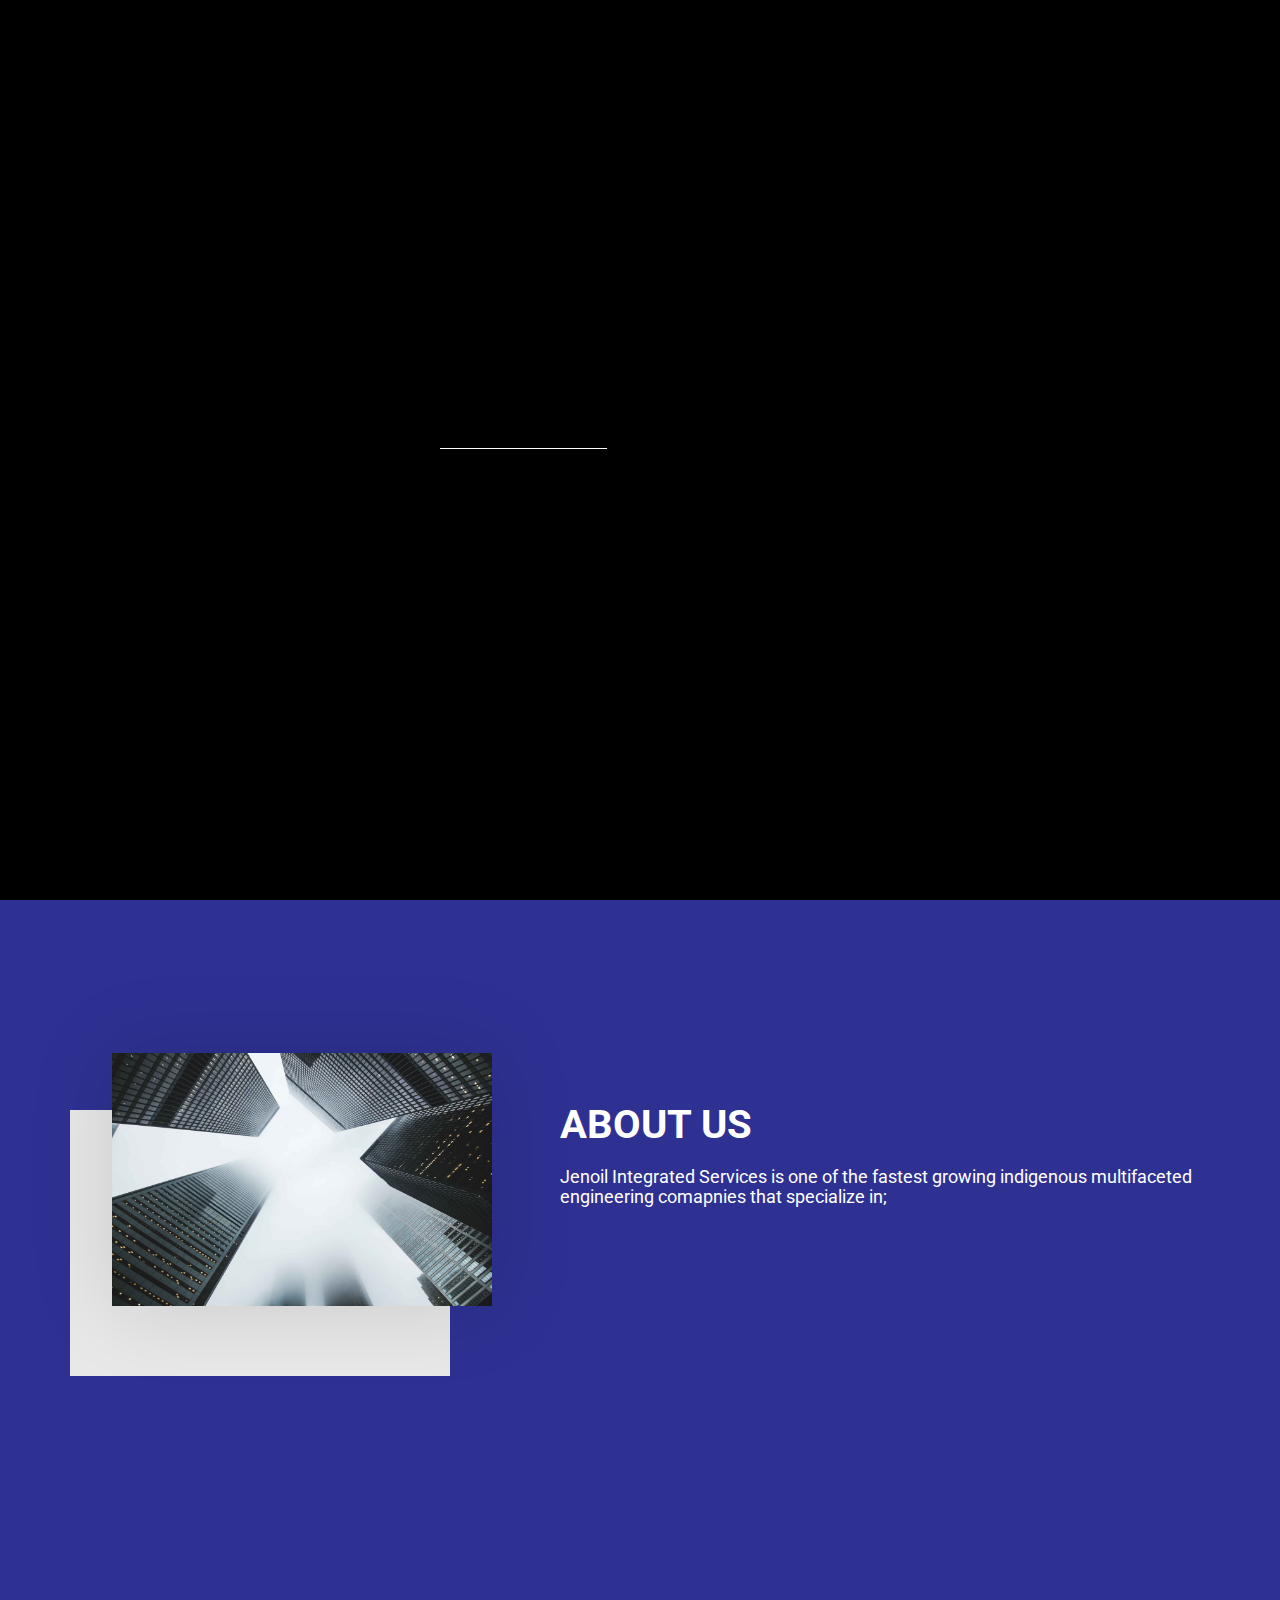
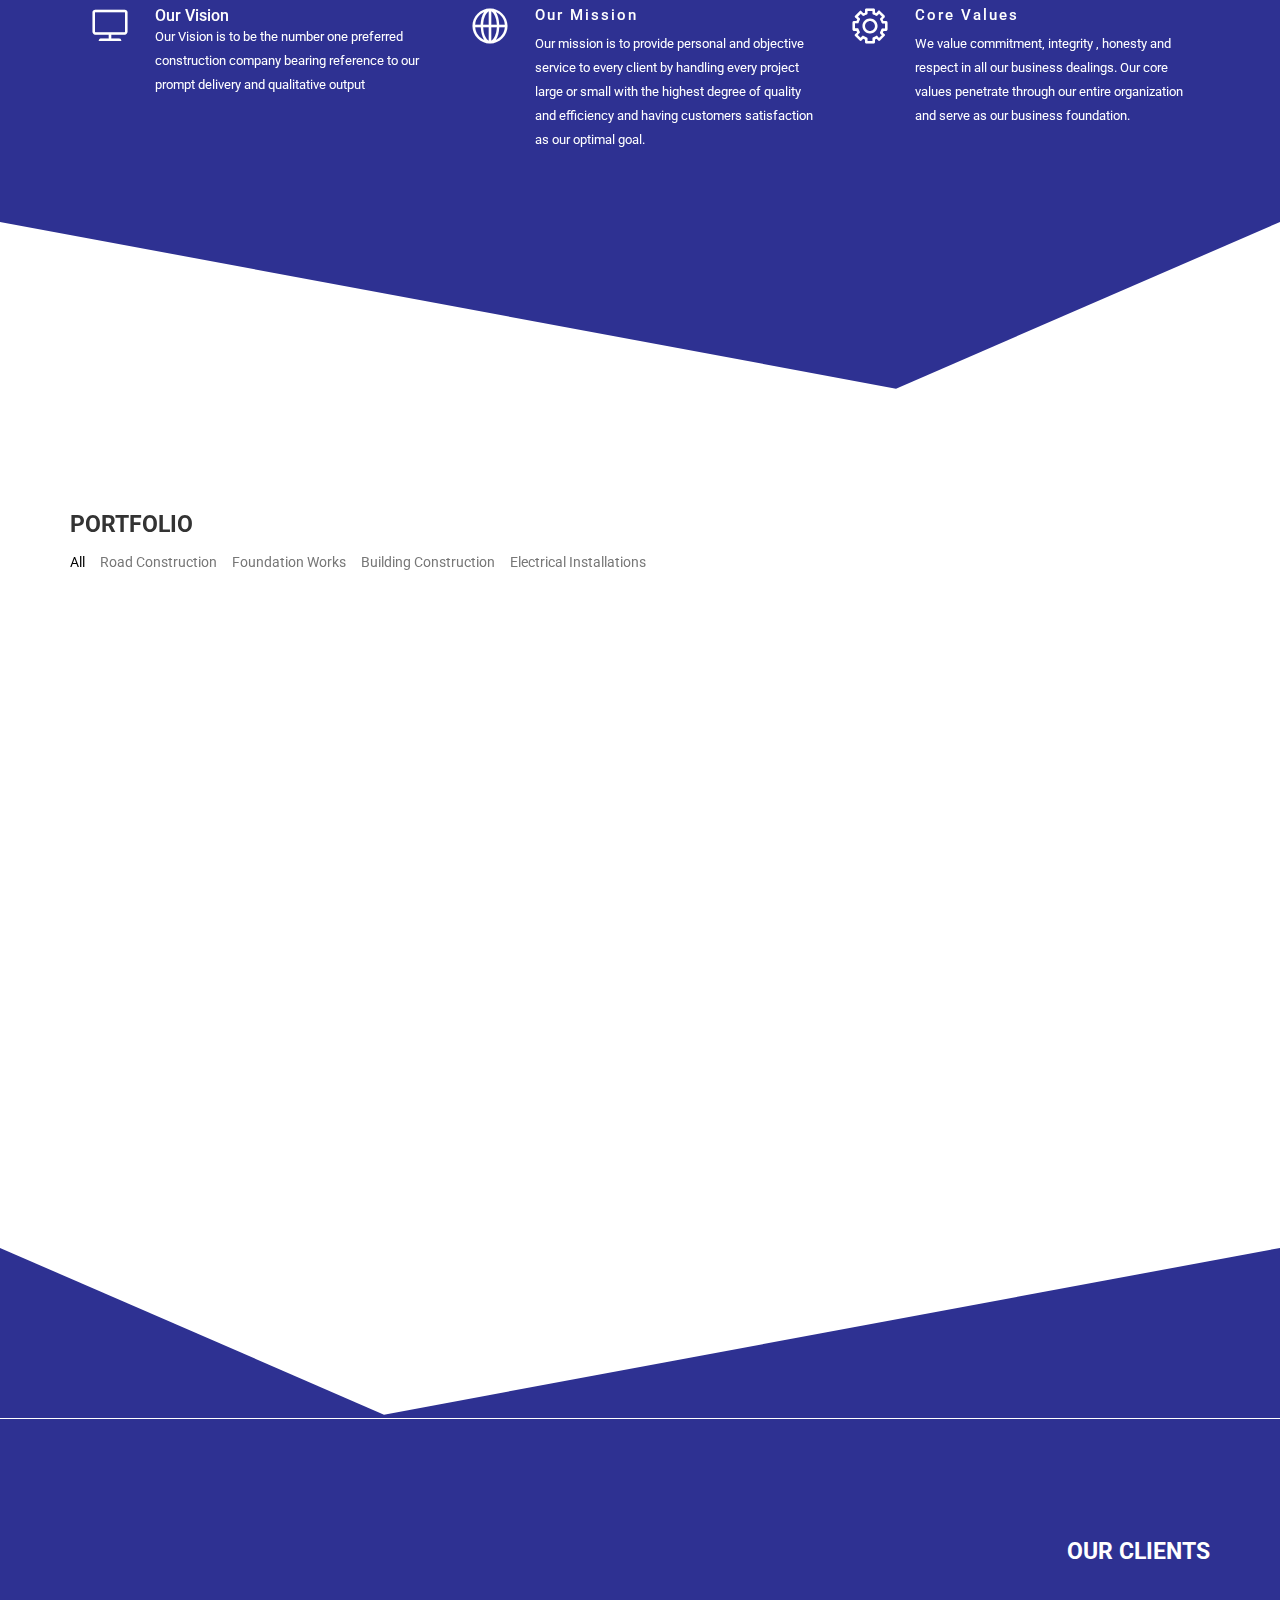
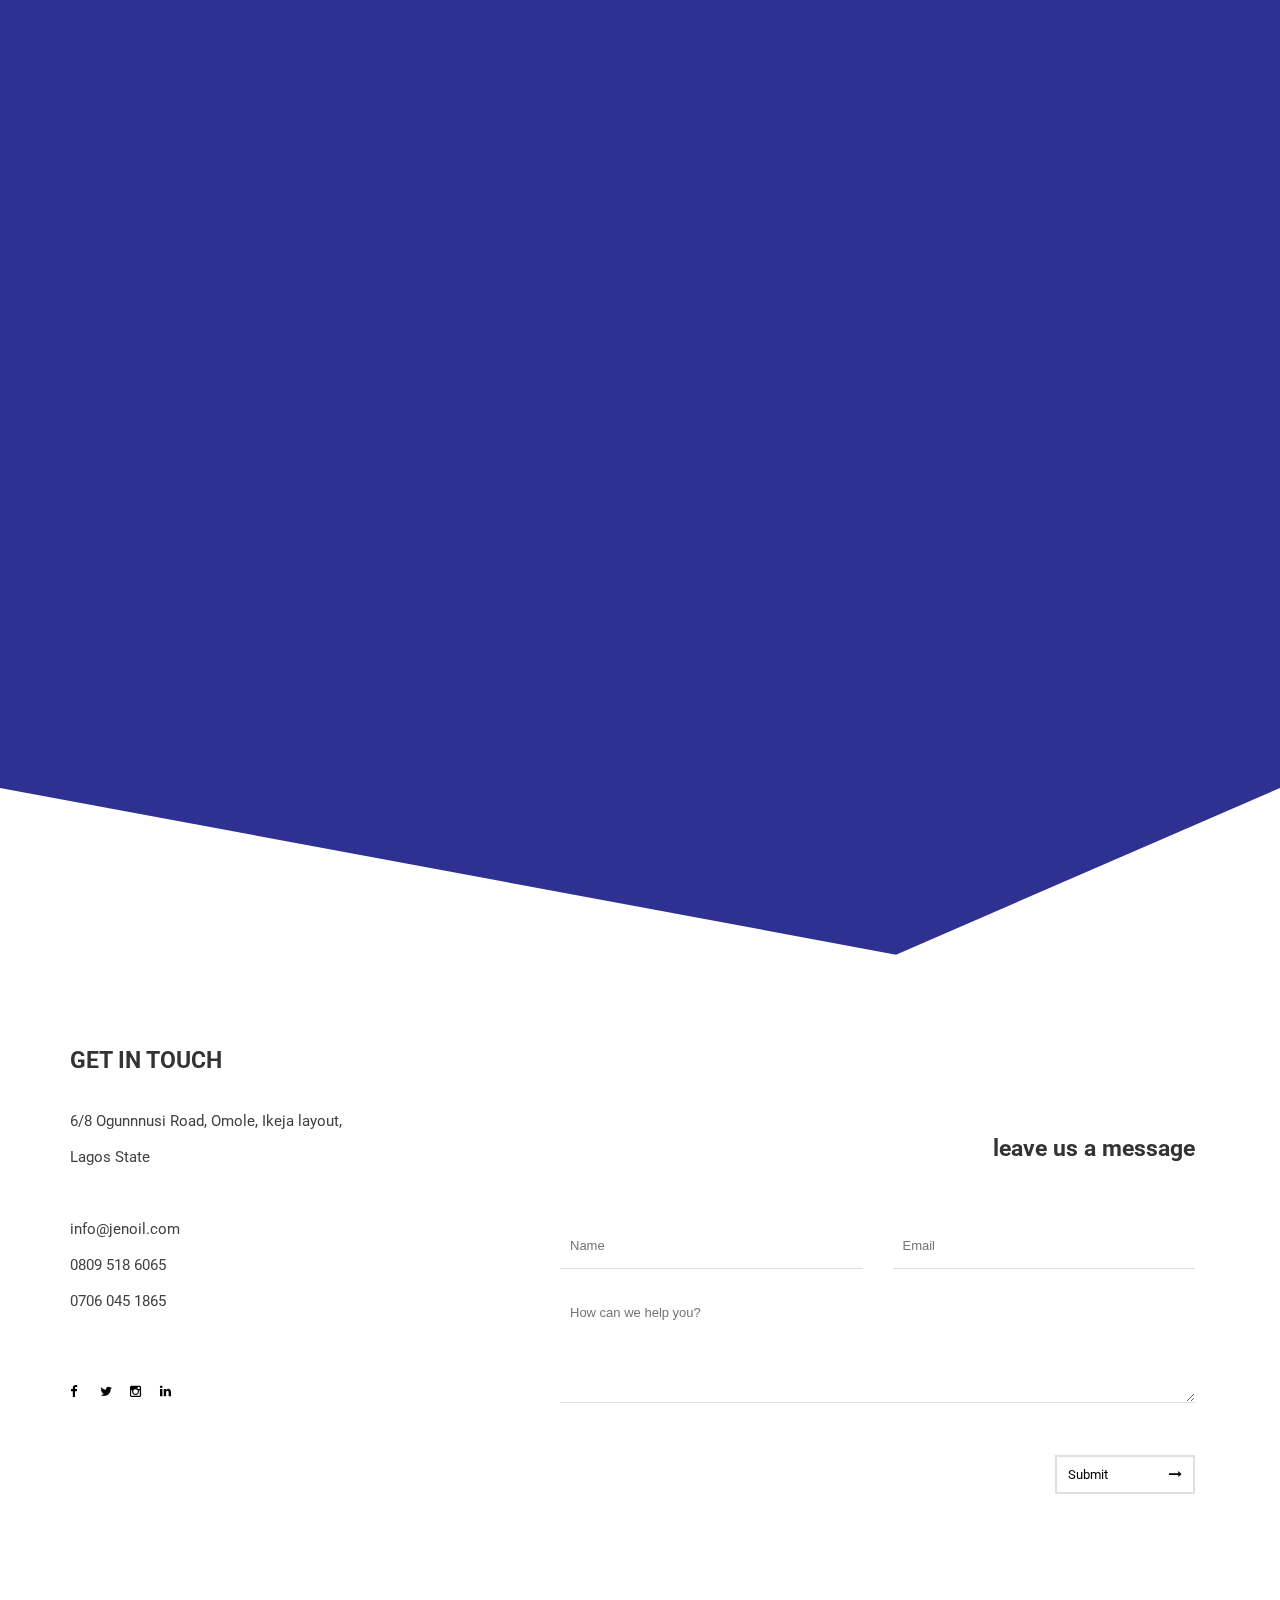
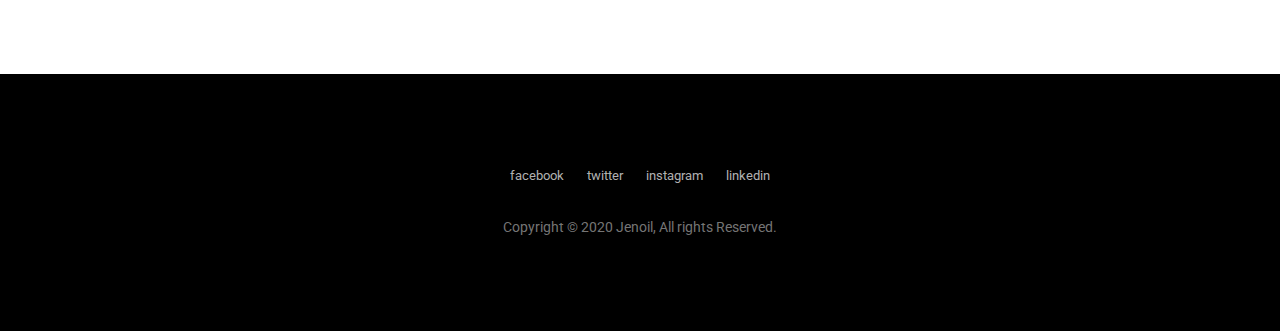
==== index.html @ 9fd62744 "revert to netlify form submission and add captha" ====
<!doctype html>
<html lang="en">
<head>
<title>Jenoil Integrated Services Limited</title>
<meta charset="UTF-8">
<meta name="description" content="Jenoil Integrated Services Limited">
<meta name="keywords" content="company profile, company portfolio">
<meta name="viewport" content="width=device-width, initial-scale=1.0">
<!-- Favicon -->   
<link href="favicon.ico" rel="shortcut icon" type="image/x-icon" />

<!-- Stylesheets -->
<link rel="stylesheet" href="css/bootstrap.css"/>
<link rel="stylesheet" href="css/reset.css"/>
<link rel="stylesheet" href="css/style.css"/>
    <link rel="stylesheet" href="css/animate.css"/>
<link rel="stylesheet" href="css/owl.carousel.css"/> 
<link rel="stylesheet" href="css/magnific-popup.css"/> 
    
<!-- Google Web fonts -->
<link href="https://fonts.googleapis.com/css?family=Roboto:300,400,500,600,700" rel="stylesheet">

<!-- Font icons -->
<link rel="stylesheet" href="icon-fonts/font-awesome-4.5.0/css/font-awesome.min.css"/>
<link rel="stylesheet" href="icon-fonts/essential-regular-fonts/essential-icons.css"/>

<!--[if lt IE 9]>
  <script src="https://oss.maxcdn.com/html5shiv/3.7.2/html5shiv.min.js"></script>
  <script src="https://oss.maxcdn.com/respond/1.4.2/respond.min.js"></script>
<![endif]-->

</head>
<body class="diag">
    
<!-- LOADER -->
<div class="loader-wrapper">
    <div class="loader"></div>
</div>
    
    <nav>
        <div class="row">
            <div class="container">
                <div class="logo">
                    <img src="images/logo.png" width="130" height="50">
                </div>
                <div class="responsive"><i data-icon="m" class="icon"></i></div>
                <ul class="nav-menu">
                    <li><a href="#home" class="smoothScroll">Home</a></li>
                    <li><a href="#about" class="smoothScroll">About</a></li>
                    <li><a href="#portfolio" class="smoothScroll">Portfolio</a></li>
                    <li><a href="#client" class="smoothScroll">Clients</a></li>
                    <li><a href="#contact" class="smoothScroll">Contact</a></li>
                </ul>
            </div>
        </div>
    </nav>
    
    <!--HOME-->
    <section class="home slider" id="home"> 
            <div class="home-content">
                <div class="container">
                    <h1>We Are <span class="element" data-text1="Creative" data-text2="Jenoil" data-text3="Innovative" data-text4="The Future" data-loop="true" data-backdelay="3000"></span></h1> 
                    <div class="social">
                        <a href="#"><i class="fa fa-facebook" aria-hidden="true"></i>  </a>
                        <a href="#"><i class="fa fa-twitter" aria-hidden="true"></i>  </a>
                        <a href="#"><i class="fa fa-instagram" aria-hidden="true"></i>  </a>
                        <a href="#"><i class="fa fa-linkedin" aria-hidden="true"></i>  </a>
                    </div>
                    <a class="home-down bounce" href="#about"><i class="fa fa-angle-down"></i></a>
                </div>
            </div>
             <div class="home-slider">
            <div id="slides">
              <div class="slides-container">
                <img src="images/01.jpg" alt="">
                <img src="images/02.jpg" alt="">
                <img src="images/03.jpg" alt="">
                <img src="images/04.jpg" alt="">
                <img src="images/05.jpg" alt="">
              </div>
           </div>
            </div>
        <svg class="diagonal home-left" width="21%" height="170" viewBox="0 0 100 102" preserveAspectRatio="none">
            <path d="M0 100 L100 100 L0 10 Z"></path>
        </svg>
        <svg class="diagonal home-right" width="80%" height="170" viewBox="0 0 100 102" preserveAspectRatio="none">
            <path d="M0 100 L100 100 L100 10 Z"></path>
        </svg>
    </section>
    <!--ABOUT-->
    <section class="about dgray-bg" id="about">
<div class="about type-1 padbot_120">
            <div class="container">
                <!-- about image -->
                <div class="col-md-4 col-sm-12 about-image top_30">
                    <div class="row">
                        <img src="images/06.jpg" alt="">
                    </div>
                </div>
                <!-- about text -->
                <div class="col-md-7 col-md-offset-1 col-sm-12 about-text">
                    <div class="section-title dleft bottom_30">
                      <br>
                        <h1>ABOUT US</h1>
                        <p>Jenoil Integrated Services is one of the fastest growing indigenous multifaceted engineering comapnies that specialize in;
                    </p>
                    <br>
                    <ul>
                        <a href="civil-engineering-construction-services.html"><li class="wow fadeInUp" data-wow-delay="0.3s">Civil Engineering construction Services</li></a>
                        <a href="location-and-site-preparation.html"><li class="wow fadeInUp" data-wow-delay="0.6s">Location and Site preparation</li></a>
                        <a href="engineering-designs-and-fabrication.html"><li class="wow fadeInUp" data-wow-delay="0.9s">Engineering Designs and Fabrication</li></a>
                        <a href="property-development-and-facility-management.html"><li class="wow fadeInUp" data-wow-delay="1.2s">Property Development and Facility management</li></a>
                        <a href="general-procurement-and-supply.html"><li class="wow fadeInUp" data-wow-delay="1.5s">Supply and Rental of Heavy Duty Equipment</li></a>
                         <a href="marine-consultancy.html"><li class="wow fadeInUp" data-wow-delay="1.8s">Marine Consultancy</li></a>
                    </ul>
                    </div>
                    
                </div>
                
                <!-- work areas -->
                <div class="owl-carousel work-areas top_120 bottom_120" data-pagination="false" data-autoplay="5000" data-items-desktop="3" data-items-desktop-small="3" data-items-tablet="2" data-items-tablet-small="1">
                    <!-- an area -->
                    <div class="area col-md-12 item">
                        <div class="icon">
                            <i data-icon="1" class="icon"></i>
                        </div>
                        <div class="text">
                            <h1>Our Vision</h1>
                            <p>Our Vision is to be the number one preferred construction company bearing reference to our prompt delivery and qualitative output</p>
                        </div>
                    </div>
                    <!-- an area -->
                    <div class="area col-md-12 item">
                        <div class="icon">
                            <i data-icon="4" class="icon"></i>
                        </div>
                        <div class="text">
                            <h6>Our Mission</h6>
                            <p>Our mission is to provide personal and objective service to every client by handling every project large or small with the highest degree of quality and efficiency and having customers satisfaction as our optimal goal.</p>
                        </div>
                    </div>
                    <!-- an area -->
                    <div class="area col-md-12 item">
                        <div class="icon">
                            <i data-icon="#" class="icon"></i>
                        </div>
                        <div class="text">
                            <h6>Core Values</h6>
                            <p>We value commitment, integrity , honesty and respect in all our business dealings. Our core values penetrate through our entire organization and serve as our business foundation.</p>
                        </div>
                    </div>
                    <!-- an area -->
                    <div class="area col-md-12 item">
                        <div class="icon">
                            <i data-icon="!" class="icon"></i>
                        </div>
                        <div class="text">
                            <h6>Competence</h6>
                            <p>We boast of a team of experienced and dedicated specialists with many years of field experience on a wide variety of projects. They are able to discuss design issues and offer solutions to meet and surpass our clients' requirements</p>
                        </div>
                    </div>
                    
                </div>

            </div>
        <svg class="diagonal-gray" width="100%" height="170" viewBox="0 0 100 102" preserveAspectRatio="none">
            <path d="M0 0 L70 100 L100 0 Z"></path>
        </svg>
        </div>
    </section>
    
    <!--PORTFOLIO-->
    <section class="portfolio" id="portfolio">
        <div class="container">
            <div class="section-title dleft top_120 bottom_90">
                <h2>PORTFOLIO</h2>
                <div class="portfolio_filter">
                    <ul>
                        <li class="select-cat" data-filter="*">All</li>
                        <li data-filter=".web-design">Road Construction</li>
                        <li data-filter=".aplication">Foundation Works</li>
                        <li data-filter=".development">Building Construction</li>
                        <li data-filter=".development">Electrical Installations</li>
                    </ul>
                </div>
            </div>
            <!--Portfolio Items-->  
            <div class="row">
                <div class="col-md-12 col-sm-12 col-xs-12">
                    <div class="isotope_items row">
                        <!-- Item -->
                        <a href="images/01.jpg" class="single_item link development col-md-4 col-sm-6 wow fadeInUp" data-wow-delay="0.3s">  
                            <img src="images/01.jpg" alt=""> 
                        </a>
                        <!-- Item -->
                        <a href="images/04.jpg" class="single_item link aplication col-md-4 col-sm-6 wow fadeInUp" data-wow-delay="0.6s">
                            <img src="images/04.jpg" alt=""> 
                        </a>
                        <!-- Item -->
                        <a href="images/03.jpg" class="single_item link development col-md-4 col-sm-6 wow fadeInUp" data-wow-delay="0.9s">
                            <img src="images/03.jpg" alt=""> 
                        </a>
                        <!-- Item -->
                        <a href="images/04.jpg" class="single_item link web-design col-md-4 col-sm-6 wow fadeInUp" data-wow-delay="1.2s">
                            <img src="images/04.jpg" alt=""> 
                        </a>
                        <!-- Item -->
                        <a href="images/05.jpg" class="single_item link aplication col-md-4 col-sm-6 wow fadeInUp" data-wow-delay="1.5s">
                            <img src="images/05.jpg" alt=""> 
                        </a>
                        <!-- Item -->
                        <a href="images/06.jpg" class="single_item link aplication col-md-4 col-sm-6 wow fadeInUp" data-wow-delay="1.8s">
                            <img src="images/06.jpg" alt=""> 
                        </a>
                    </div>
                </div>
                </div>
        </div>
        <svg class="diagonal-white" width="100%" height="170" viewBox="0 0 100 102" preserveAspectRatio="none">
            <path d="M0 0 L30 100 L100 0 Z"></path>
        </svg>
    </section>

    <!-- BLOG -->
    <section class="client" id="client">
        <div class="container-fluid dgray-bg padbot_200">
            <div class="container">
                <div class="section-title dright top_120 bottom_45">
                    <h2>OUR CLIENTS</h2>
                </div>
                <!-- Blogs -->
                <div class="row">
                    <a href="#" class="col-lg-4 col-md-4 col-sm-6 col-xs-12 client-content wow fadeInUp" data-wow-delay="0.4s">
                        <div class="client-image">
                            <img src="images/dpr.jpg">
                        </div>
                        <h2 class="client-title">DPR</h2>
                        <p>Lorem ipsum dolor sit amet, consectetur adipiscing elit, sed do eiusmod tempor incididunt ut labore et dolore magna aliqua. Ut enim ad minim veniam, quis nostrud exercitation ullamco laboris nisi ut aliquip ex ea commodo consequat. Duis aute irure dolor in reprehenderit in voluptate velit esse cillum dolore eu fugiat nulla pariatur. Excepteur sint occaecat cupidatat non proident, sunt in culpa qui officia deserunt mollit anim id est laborum.</p>


                        <!-- <span class="client-info"><span>Larry Stark</span> - 7 September 2016 </span> -->
                    </a>

                    <a href="#" class="col-lg-4 col-md-4 col-sm-6 col-xs-12 client-content wow fadeInUp" data-wow-delay="0.6s">
                        <div class="client-image">
                            <img src="images/lagos.png">
                        </div>
                        <h2 class="client-title">Lagos State Governement</h2>
                        <p>Lorem ipsum dolor sit amet, consectetur adipiscing elit, sed do eiusmod tempor incididunt ut labore et dolore magna aliqua. Ut enim ad minim veniam, quis nostrud exercitation ullamco laboris nisi ut aliquip ex ea commodo consequat. Duis aute irure dolor in reprehenderit in voluptate velit esse cillum dolore eu fugiat nulla pariatur. Excepteur sint occaecat cupidatat non proident, sunt in culpa qui officia deserunt mollit anim id est laborum.</p>
                        <!-- <span class="client-info"><span>Larry Stark</span> - 7 September 2016 </span> -->
                    </a>
                    <a href="#" class="col-lg-4 col-md-4 col-sm-6 col-xs-12 client-content wow hidden-sm fadeInUp" data-wow-delay="0.8s">
                        <div class="client-image">
                            <img src="images/tcn.jpg">
                        </div>
                        <h2 class="client-title">TCN</h2>
                        <p>Lorem ipsum dolor sit amet, consectetur adipiscing elit, sed do eiusmod tempor incididunt ut labore et dolore magna aliqua. Ut enim ad minim veniam, quis nostrud exercitation ullamco laboris nisi ut aliquip ex ea commodo consequat. Duis aute irure dolor in reprehenderit in voluptate velit esse cillum dolore eu fugiat nulla pariatur. Excepteur sint occaecat cupidatat non proident, sunt in culpa qui officia deserunt mollit anim id est laborum. </p>
                        <!-- <span class="client-info"><span>Larry Stark</span> - 7 September 2016 </span> -->
                    </a>
                   <!--  <a href="client-page.html" class="sitebtn pull-right top_45">Load More</a> -->
                </div>
            </div>
            <svg class="diagonal-gray" width="100%" height="170" viewBox="0 0 100 102" preserveAspectRatio="none">
                <path d="M0 0 L70 100 L100 0 Z"></path>
            </svg>
        </div>
    </section>
    
    <!-- CONTACT -->
    <section class="contact" id="contact">
        <div class="container">
            
            <div class="section-title dleft top_90">
                <h2 class="bottom_30">GET IN TOUCH</h2>
            </div>
            <div class="col-md-3">
                <!-- Contact Info -->
                <ul class="contact-info row">
                    <li>6/8 Ogunnnusi Road, Omole, Ikeja layout, Lagos State</li>
                    <li><br>info@jenoil.com</li>
                    <li>0809 518 6065</li>
                    <li>0706 045 1865</li>
                </ul>
                <div class="social-icons top_60 row"> 
                    <a class="fb" href="#"><i class="fa fa-facebook" aria-hidden="true"></i></a> 
                    <a class="tw" href="#"><i class="fa fa-twitter" aria-hidden="true"></i></a> 
                    <a class="ins" href="#"><i class="fa fa-instagram" aria-hidden="true"></i></a>
                    <a class="ins" href="#"><i class="fa fa-linkedin" aria-hidden="true"></i></a>
                </div>
            </div>
            <div class="col-md-7 col-md-offset-2 form top_30 bottom_90">
                    <div class="page-title sub">
                        <h5>leave us a message</h5>
                    </div>
                    <form class="contact-form top_60" name="contact" method="POST" data-netlify="true">
                        <div class="row">
                            <!--Name-->
                            <div class="col-md-6">
                                <input id="con_name" name="con_name" class="form-inp requie" type="text" placeholder="Name">
                            </div>
                            <!--Email-->
                            <div class="col-md-6">
                                <input id="con_email" name="con_email" class="form-inp requie" type="email" placeholder="Email">
                            </div>
                            <div class="col-md-12">
                                <!--Message-->
                                <textarea name="con_message" id="con_message" class="requie" placeholder="How can we help you?" rows="8"></textarea>
                                <div data-netlify-recaptcha="true"></div>
                                <button id="con_submit" class="sitebtn top_30 pull-right" type="submit">Submit</button>
                            </div>
                        </div>
                    </form>
                </div>
        </div>
    </section>
    <footer>
        <div class="container">
            <div class="social">
                <a href="#">facebook </a>
                <a href="#">twitter </a>
                <a href="#">instagram </a>
                <a href="#">linkedin </a>
            </div>
            <p>Copyright © 2020 Jenoil, All rights Reserved.</p>
        </div>
    </footer>   
    
<!-- Javascripts -->
<script src="js/jquery-2.1.4.min.js"></script><!-- jQuery library -->
<script src="js/bootstrap.min.js"></script> 
<script src="js/wow.min.js"></script>
<script src="js/isotope.pkgd.min.js"></script>
<script src="js/typed.js"></script>
<script src="js/jquery.magnific-popup.min.js"></script>
<script src="js/jquery.superslides.min.js"></script>
<script src="js/owl.carousel.min.js"></script>
<script src="js/main.js"></script>
<script>

   //SUPER SLİDER
    $('#slides').superslides({
      animation: 'fade',
      play: 3000
    });    
</script>    
    
 
</body>
</html>
---- css/style.css ----
/* --------------------------------- */
/* Css Styles                        */
/*---------------------------------- */

/**
	Berlin - Portfolio Template 
	Author : Tavonline
	Copyright 2018

/* Table of Content
==================================================
	
	1. Body and Core Css
	2. Home Section
	3. About Section
	4. Portfolio Section
	5. Contact Section
	6. Responsive
	7. Slider & Video Home


/*------------------------ 1 Body and Core Css ------------------------*/		

body{
	font-family: 'Roboto', sans-serif;
}

html{
	height: 100%;
}

nav{
    position: fixed; 
    background: #fff;
    z-index: 1000;
    width: 100%;
    padding: 30px;
    display: none;
    -webkit-box-shadow: 0px 2px 92px 0px rgba(0, 0, 0, 0.18);
    -moz-box-shadow: 0px 2px 92px 0px rgba(0, 0, 0, 0.18);
    box-shadow: 0px 2px 92px 0px rgba(0, 0, 0, 0.18);
}

.nav-menu{
    float: right;
    line-height: 32px;
}

nav ul li{
    float: left;
    margin-right: 15px;
    font-family: 'Roboto', sans-serif;
    font-size: 14px;
}

nav ul li a{
    color: #000;
}

nav ul li a:hover{
    color: #afafaf!important;
}

.logo{
    float: left;
}

 .responsive{
    display: none;
    font-size: 23px;
}
    
.active{
    color:#afafaf;
}


footer{
    background: #000;
    padding: 90px 0;
    margin-top:90px;
    text-align: center;
}

footer p{
    line-height: 20px;
    margin-top: 20px;
}

footer .social a{
    color: #b1b1b1;
    font-size: 15px;
    margin: 0 10px;
    transition: all ease 0.3s;
    font-size: 13px;
}

.diag footer p{
    font-size: 14px;
    color: #757575;
    line-height: 27px;
}

.site-button:focus{
    outline: 0;
}

.nav-menu li a:focus{
    color: #000;
} 

.ok{
    background: green !important;
    border: solid 2px green !important;
    color: white;
} 

input:-webkit-autofill {
    -webkit-box-shadow: 0 0 0px 1000px white inset;
}

.form-inp.reqError, .contact-form textarea.reqError {
    border-color: #f00;
}

.content{
    margin-top: 60px;
}

.subpage-nav{
    display:block !important; 
    position: relative;
}

.page-title{
   display: table-cell;
   vertical-align: middle;
   text-align: center;
   z-index: 2;
   position: relative;
}

.page-title h1{
   font-size: 75px;
   color: #fff;
   font-weight: bold;
   letter-spacing: -3px;
   margin-bottom: 20px;
}


/* Margins */

.top_15{
    margin-top: 15px;
}

.top_30{
    margin-top: 30px;
}

.top_45{
    margin-top: 45px;
}

.top_60{
    margin-top: 60px;
}

.top_90{
    margin-top: 90px;
}

.top_120{
    margin-top: 120px;
}

.padding_30{
   padding: 30px 0; 
}

.padding_45{
   padding: 45px 0; 
}

.padding_60{
   padding: 60px 0; 
}

.padding_90{
   padding: 90px 0; 
}

.bottom_15{
    margin-bottom: 15px;
}

.bottom_30{
    margin-bottom: 30px;
}

.bottom_45{
    margin-bottom: 45px;
}

.bottom_60{
    margin-bottom: 60px;
}

.bottom_90{
    margin-bottom: 90px;
}

.bottom_120{
    margin-bottom: 120px;
}

.padbot_15{
    padding-bottom: 15px;
}

.padbot_30{
    padding-bottom: 30px;
}

.padbot_45{
    padding-bottom: 45px;
}

.padbot_60{
    padding-bottom: 60px;
}

.padbot_90{
    padding-bottom: 90px;
}

.padbot_120{
    padding-bottom: 120px;
}

.padbot_200{
    padding-bottom: 200px;
}
/*preloader */
.loader-wrapper {
    position: fixed;
    width: 100%;
    height: 100%;
    background-color: #000;
    z-index: 9999;
}

.loader {
    height: 1px;
    background-color: #fff;
    position: absolute;
    z-index: 9999;
}


/*------------------------ 2 Home ------------------------*/		

.home{
    background:url(../images/home.jpg) bottom center;
    width: 100%;
    display: table;
}

.diag .home{
    background: url(../images/home-2.jpg) 50% 50% fixed;
    background-size: cover;
}

.home-content{
   display: table-cell;
   vertical-align: middle;
   text-align: center;
   z-index: 2;
   position: relative;
}

.home-content h1{
   font-size: 75px;
   color: #fff;
   font-weight: bold;
   letter-spacing: -3px;
   margin-bottom: 20px;
}

.home:before {
    content: "";
    position: absolute;
    top: 0;
    left: 0;
    width: 100%;
    height: 100%;
    background-color: rgba(0, 0, 0, 0.5);
    z-index: 1;
}

.social{
    height: 30px;
}



.social a{
    color: #fff;
    font-size: 15px;
    margin:0 15px;
    transition: all ease 0.3s;
}


.social a:hover{
    transition: all ease 0.3s;
    opacity: 0.5;
}


.home-down {
    color: #fff;
    font-size: 40px;
    padding-top: 40px;
    padding-left: 20px;
    display: inline-block;
    transition: all 0.3s ease;
}


.home-down:hover{
    color: #fff;
	transition:all 0.3s ease;
}

.home-down:focus{
    color: #fff;
}

/* arrow css3 animation */

@-webkit-keyframes bounce {
	 0%, 100% {-webkit-transform: translateY(0);} 
	 50% {-webkit-transform: translateY(-20px);}
}
 
@-moz-keyframes bounce {
	 0%, 100% {-moz-transform: translateY(0);}
	 50% {-moz-transform: translateY(-20px);}
}
 
@-o-keyframes bounce {
	 0%, 100% {-o-transform: translateY(0);}
	 50% {-o-transform: translateY(-20px);}
}

@keyframes bounce {
	 0%, 100% {transform: translateY(0);}
	 50% {transform: translateY(-20px);}
}
 
 .bounce {
	 -webkit-border-radius:50%;
	 -moz-border-radius:50%;
	 -ms-border-radius:50%;
	 border-radius:50%;
	 animation: bounce 2s infinite;
	 -webkit-animation: bounce 2s infinite;
	 -moz-animation: bounce 2s infinite;
	 -o-animation: bounce 2s infinite;
}

.diagonal{
    position: absolute;
    left: 0;
    bottom: 0;
    pointer-events: none;
    background: #fff;
    float: left;
    z-index: 1000;
}

.diagonal-gray{
    position: absolute;
    left: 0;
    bottom: 0;
    pointer-events: none;
    background: #fff;
    float: left;
    z-index: 100;
    margin-top: 90px;
}

.diagonal-gray path {
       fill: #2e3192;
}

.diagonal-white{
    background: #2e3192;
    margin-bottom: -6px;
    margin-top: 60px;
}

.diagonal-white path {
    fill: #fff;
    stroke: #2e3192;
    stroke-width: 0;
}

.diagonal.home-left{
    position: absolute;
    bottom: 0;
    left: 0;
    background: none;
    z-index: 99;
}

.diagonal.home-right{
    position: absolute;
    bottom: 0;
    right: 0 !important;
    background: none;
    z-index: 99;
    left: auto;
}

.diagonal.home-left, .diagonal.home-right path {
    fill: #2e3192;
    stroke: #2e3192;
    stroke-width: 4;
}

.diag p{
    font-size: 15px;
    color: #ffffff;
    line-height: 28px;
}

.diag .section-title.dleft{
    text-align: left;
    padding: initial;
}

.diag .section-title.dleft .portfolio_filter ul{
    float: left;
}

.diag .section-title.dright{
    text-align: right;
    padding: initial;
}

.diag section{
    position: relative;
}

.diag .contact .contact-info li{
    line-height: 36px;
    font-size: 14.5px;
    color: #414141;
    text-align: left;
    list-style: none;
}

.diag .page-title.sub{
    font-size: 23px;
    text-align: right;
    width: 100%;
    float: right;
}

.diag .page-title.sub h5{ 
        font-weight: bold;
    line-height: 30px;
    padding-bottom: 15px;
}

.diag .social-icons a {
    color: #000;
    font-size: 13px;
    width: 26px;
    height: 18px;
    display: inline-block;
}

.diag .home-content h1{
    text-align: left;
}

.diag .home-content .social{
    text-align: left;
}

.diag .home-content .home-down.bounce{
    float: left;
    padding: 50px 74px 0;
}

.social-icons a:hover {
    font-size: 15px;
}

.fb:hover{
    color: #3b5998!important;
    transition: all ease 0.1s;
}

.tw:hover{
    color: #55acee!important;
    transition: all ease 0.1s;
}

.ins:hover{
    color: #cd486b!important;
    transition: all ease 0.1s;
}

.bh:hover{
    color: #1769ff!important;
    transition: all ease 0.1s;
}

.dr:hover{
    color: #ea4c89!important;
    transition: all ease 0.1s;
}


.sitebtn{
    border: solid 2px #dfdfdf;
    background: none;
    font-size: 13px;
    padding:9px 11px;
    text-align: left;
    min-width: 140px;
    line-height: 17px;
    transition: all ease 0.3s;
    color:#000; 
}

.sitebtn:after{
    font-family: FontAwesome;
    content: "\f178";
    color: #000;
    float: right;
}

.sitebtn:focus{
    border: solid 2px #000;
}

.sitebtn:hover{
    background: #000;
    color: #fff;
    border-color: #000;
    transition: all ease 0.3s;
}

.sitebtn:hover:after{
    color: #fff;
}

.sitebtn:focus{
    border: solid 2px #dfdfdf;
}


/*------------------------ 3 About ------------------------*/	

.about.type-1 .about-image{
    padding-bottom: 70px;
    background: #e8e8e8;
}

.about.type-1 .about-image img:before{
    background: #e4e4e4; 
}

.about.type-1 .about-image img{
    width: 100%;
    box-shadow: 0px 0px 85px 0px rgba(0, 0, 0, 0.14);
    margin-top: -15%;
    margin-left: calc(15% - 15px);
}

.about.type-1.vertiqal .about-image img{
    width: 100%;
    box-shadow: 0px 0px 85px 0px rgba(0, 0, 0, 0.14);
    margin-top: -15%;
    margin-left: -15%;
}

.diagonal-title h5{
    padding-bottom: 20px;
    font-size: 25px;
    line-height: 31px;
}

.diagonal span{
    font-size: 15px;
    color: #b3b3b3;
    letter-spacing: 3px;
    margin-bottom: 5px;
    display: block;
}

.about{
    padding-top:90px;
 }   

.diag .about{
    position: relative;
 } 

.about-image img{
    width: 100%;
 }   

.about a {
    color:#ffffff;
}

.about a:hover {
    color:#b3b3b3;
}

.work-areas{
    width: 100%;
    display: inline-block!important;
}

.work-areas .area .icon i:before{
    font-size: 40px;
    margin-left: 5px;
}

.work-areas .area .icon i{
    display: inline-block;
}

.work-areas .area .icon {
    width: 20%;
    float: left;
}

.work-areas .area .text {
    width: 80%;
    float: left;
}

.work-areas .area .text h6{
    font-size: 15px;
    letter-spacing: 2px;
    margin-bottom: 8px;
}

.work-areas .area .text p{
    font-size: 13px;
    line-height: 24px;
}

.about{
    color: #ffffff;
}
.about h2{
    font-size: 23px;
    line-height: 30px;
 } 

.about-text{
    display: table;
    height: 407px;
 } 

.out{
    display: table-cell;
   vertical-align: middle;
 } 

.typed-cursor{
    opacity: 1;
    -webkit-animation: blink 0.7s infinite;
    -moz-animation: blink 0.7s infinite;
    animation: blink 0.7s infinite;
}
@keyframes blink{
    0% { opacity:1; }
    50% { opacity:0; }
    100% { opacity:1; }
}
@-webkit-keyframes blink{
    0% { opacity:1; }
    50% { opacity:0; }
    100% { opacity:1; }
}
@-moz-keyframes blink{
    0% { opacity:1; }
    50% { opacity:0; }
    100% { opacity:1; }
}


.gray-bg{
    margin-top: 90px;
    background: #2e3192; 
}

.dgray-bg{
    background: #2e3192; 
}

.what-can{
    padding: 90px 0;
}

.what-can .feature{
    text-align: center;
    margin-bottom: 30px;
}

.what-can .feature i{
    font-size: 40px;
}

.what-can .feature h3{
    font-size: 13px;
    letter-spacing: 1px;
    margin-bottom: 11px;
}

.what-can .feature p{
    line-height: 20px;
}



/*------------------------ 4 Portfolio ------------------------*/	


.section-title{
    text-align: center;
    padding: 90px 0 60px 0;
}

.section-title h1{
    font-size: 40px;
    font-weight: bold;
}

.section-title h2{
    font-size: 23px;
    font-weight: bold;
}

.section-title p{
    line-height: 20px;
    font-size:18px;
}

.section-title ul li{
    font-size:14px;
}

.portfolio_filter{
    text-align: center;
    padding-top: 15px;
}

.portfolio_filter ul{
    margin: auto;
    display: inline-block;
}

.portfolio_filter ul li{
    font-size: 14px;
    color: #777777;
    font-family: 'Roboto', sans-serif;
    float: left;
    margin-right: 15px;
    list-style: none;
    cursor: pointer;
}

.single_item {
    margin-bottom: 30px;
}

.single_item img{
    width: 100%;
    transition: all ease 0.3s;
}

.single_item img:hover {
  background: #ffffff;
  transition: all ease 0.3s;
  box-shadow: 0px 16px 22px 0px rgba(90, 91, 95, 0.3);
  top: -5px;
}

.select-cat{
    color:#000 !important;
}

.popup-youtube {
    position: relative;
}

.popup-youtube i{
    position: absolute;
    text-align: center;
    top: 50%;
    left: 50%;
    background: rgba(0, 0, 0, 0.66);
    padding: 28px 29px;
    color: #fff;
    margin: -31px;
    border-radius: 50px;
    -webkit-border-radius: 50px;
    -moz-border-radius: 50px;
}



/*------------------------ 5 Blog ------------------------*/


.blog-image img{
    width: 100%;
    min-height: 207px;
}

.blog-content{
    margin-bottom:60px;
}

.blog-title{
    font-size: 18px;
    letter-spacing: 0;
    line-height: 27px;
    padding: 30px 0 15px;
    color: #000;
}

.blog-info{
    font-size: 12px;
    font-weight: 400;
    color: #b9b9b9;
    margin-top: 20px;
    display: inline-block;
}

.blog-info span{
    color: #000;
    font-weight: 600;
}

.blog .site-button{
    margin:0 auto 60px;
    display: table;
}

.blog-single h1 {
    font-size: 30px;
    line-height: 41px;
    margin: 25px 0 22px 0;
    color: #000;
    font-weight: 600;
    letter-spacing: -1px;
}

.blog-single p {
    color: #748182;
}

.blog-single .blog-detail{
    font-size: 13px;
    color: #b9b9b9;
    margin-bottom: 30px;
}

.blog-single .blog-detail span{
    color: #000;
}

.blog-single blockquote {
    font-size: 14px;
    line-height: 24px;
    color: #000;
    border-left: 4px solid #000;
    padding-left: 20px;
    margin: 40px 0;
}

.blog-single ul.list-style {
    padding: 30px;
    line-height: 24px;
}

.blog-single ul.list-style li {
    font-size: 14px;
    list-style: circle;
}

.lightbox-image img{
    width: 100%;
    padding-bottom: 30px;
}

.blog-single .post-lightbox{
    padding: 30px 0 0;
 }

.subtitle {
     font-size: 22px;
    line-height: 24px;
    margin: 25px 0 30px 0;
    color: #000;
    font-weight: bold;
}

.post-comment {
    float: left;
}

ul.post-comment li {
    width: 100%;
    float: left;
    border-bottom: 1px solid #efefef;
    padding: 15px 0;
    list-style: none;
}

ul.post-comment li img {
    width: 15%;
    float: left;
}

ul.post-comment li .comment-info {
    float: left;
    width: 85%;
    padding-left: 15px;
        margin-top: 15px;
}


ul.post-comment li h3 {
    float: left;
    font-size: 14px;
}

ul.post-comment li a {
    float: right;
    font-size: 11px;
    font-weight: bold;
    color: #000;
}

ul.post-comment li span {
    float: left;
    width: 100%;
    font-size: 12px;
    color: #c5c5c5;
    margin-top: 3px;
}

ul.post-comment li p {
    font-size: 12px;
    line-height: 20px;
    float: left;
    margin-top: 6px;
}

.send-message{
    margin-top:60px !important;
}

.send-message .subtitle{
    margin-bottom:30px;
}

.blog .dgray-bg .sitebtn{
    margin-right:120px;
}

.client .dgray-bg .sitebtn{
    margin-right:120px;
}



/*------------------------ 5 Contact ------------------------*/


.contact-info{
    text-align: center;
}

.contact-info i{
    width: 60px;
    height: 60px;
    text-align: center;
    background: #000;
    border-radius: 50px;
    color: #fff;
    padding-top: 20px;
    font-size: 20px;
    margin-bottom: 15px;
}

.contact-info p{
    line-height: 20px;
}

.section-title p{
    margin-top:20px;
}

.form-inp {
    width: 100%;
    height: 45px;
    border: 0;
    color: #000;
    border-bottom: solid 1px #dfdfdf;
    font-size: 13px;
    padding-left: 10px;
    margin-bottom: 15px;
    font-family: 'Poppins', sans-serif;
}

.contact-form textarea {
       width: 100%;
    border: 0;
    border-bottom: solid 1px #dfdfdf;
    font-size: 13px;
    padding: 20px 0 0 10px;
    height: 119px;
    margin-bottom: 15px;
    font-family: 'Poppins', sans-serif;
}

.contact-form{
    margin-top: 90px;
}

.contact-form .sitebtn{
    margin: auto;
    margin-top: 30px;
    display: block;
}

.button{
    text-align: center;
    padding: 45px 0;
}

.site-button{
    padding: 10px 50px;
    font-size: 12px;
    background: none;
    border: 2px solid;
    border-radius: 50px;
    -moz-border-radius: 50px;
    -webkit-border-radius: 50px;
    transition: all ease 0.3s;
}

a.site-button{
    border: 2px solid #000;
    color: #000;
}

.site-button:hover{
    background: #000;
    color: #fff;
    transition: all ease 0.3s;
}




/*------------------------ 6 Responsive ------------------------*/


/*max Width 992px */

@media screen and (max-width: 991px) {

    .home-content h1{
        font-size: 50px;
    } 
    
     .what-can .feature{
        padding: 0 30px;
    }
    
    .about.type-1 .about-image{
        background: none;
    }
    
    .about.type-1 .about-image img{
        margin: 0;
    }
    
}


/*max Width 768px */

@media screen and (max-width: 767px) {


    
    .home-content h1{
        font-size: 32px;
        margin-bottom: 10px;
    }
    
    .contact-info{
        margin-bottom: 30px;
        padding: 0 50px;
    }
   
    .social a{
        margin: 0 10px;
        font-size: 12px;
    }
    
    nav{
        padding:30px 15px;
    }
    
    .nav-menu{
        margin-top: 40px;
        display: none;
        float: none;
        width: 100%;
    }
    
    .nav-menu li{
        float: none; 
        width: 100%;
        text-align: center;
        height: 45px;
        border-top: 1px solid #f7f7f7;
        line-height: 45px;
    }
   
    .responsive{
        float: right;
        display: block;
    }
    
    .about {
    padding-top: 60px;
    }
    
    .about h2 {
        margin-top: 30px;
    }
    
    
    .gray-bg {
        margin-top: 30px;
    }
    
    .what-can {
        padding: 45px 0;
    }
    
    .section-title {
        padding: 60px 0 45px 0;
    }
    
    .portfolio_filter ul{
        margin-top: 15px;
    }
    
    .portfolio_filter ul li{
        height: 30px;
    }
    
    .diagonal, .diagonal-gray, .diagonal-white{
        height: 70px;
    }
    
    .row.bottom_90{
        margin-bottom: 0;
    }
    
    .diag .blog{
        padding-bottom: 60px;
    }

    .diag .client{
        padding-bottom: 60px;
    }
    
}


/*min Width 768px */
@media screen and (min-width: 768px) {
    
 .nav-menu{
        display: block!important;
    }
    
}


/*------------------------ 7 Slider & Video Home ------------------------*/


.home-slider{
    position: absolute;
    top: 0;
    left: 0;
    z-index: -1;
    width: 100%;
}

.slider{
    background: none !important;
}

.home-video{
    width: 100%;
    height: 100%;
    position: absolute;
    top: 0;
    left: 0;
    z-index: -1;
}



.wow-removed{
     animation-name: none !important;
        visibility: visible !important;
}


/*------------------------ 7 Client ------------------------*/


.client-image img{
    width: 100%;
    min-height: 207px;
}

.client-content{
    margin-bottom:60px;
}

.client-title{
    font-size: 18px;
    letter-spacing: 0;
    line-height: 27px;
    padding: 30px 0 15px;
    color: #ffffff;
}

.client-info{
    font-size: 12px;
    font-weight: 400;
    color: #b9b9b9;
    margin-top: 20px;
    display: inline-block;
}

.client-info span{
    color: #000;
    font-weight: 600;
}

.client .site-button{
    margin:0 auto 60px;
    display: table;
}

.client-single h1 {
    font-size: 30px;
    line-height: 41px;
    margin: 25px 0 22px 0;
    color: #000;
    font-weight: 600;
    letter-spacing: -1px;
}

.client-single .client-detail{
    font-size: 13px;
    color: #b9b9b9;
    margin-bottom: 30px;
}

.client-single .client-detail span{
    color: #000;
}

.client-single blockquote {
    font-size: 14px;
    line-height: 24px;
    color: #000;
    border-left: 4px solid #000;
    padding-left: 20px;
    margin: 40px 0;
}

.client-single ul.list-style {
    padding: 30px;
    line-height: 24px;
}

.client-single ul.list-style li {
    font-size: 14px;
    list-style: circle;
}

.lightbox-image img{
    width: 100%;
    padding-bottom: 30px;
}

.client-single .post-lightbox{
    padding: 30px 0 0;
 }

 .client{
    color:#ffffff;
}
---- icon-fonts/essential-regular-fonts/essential-icons.css ----
@charset "UTF-8";

@font-face {
  font-family: "essential-regular";
  src:url("essential-regular.eot");
  src:url("essential-regular.eot?#iefix") format("embedded-opentype"),
    url("essential-regular.woff") format("woff"),
    url("essential-regular.ttf") format("truetype"),
    url("essential-regular.svg#essential-regular") format("svg");
  font-weight: normal;
  font-style: normal;

}

[data-icon]:before {
  font-family: "essential-regular" !important;
  content: attr(data-icon);
  font-style: normal !important;
  font-weight: normal !important;
  font-variant: normal !important;
  text-transform: none !important;
  speak: none;
  line-height: 1;
  -webkit-font-smoothing: antialiased;
  -moz-osx-font-smoothing: grayscale;
}

[class^="icon-"]:before,
[class*=" icon-"]:before {
  font-family: "essential-regular" !important;
  font-style: normal !important;
  font-weight: normal !important;
  font-variant: normal !important;
  text-transform: none !important;
  speak: none;
  line-height: 1;
  -webkit-font-smoothing: antialiased;
  -moz-osx-font-smoothing: grayscale;
}

.icon-essential-regular-01-chevron-left:before {
  content: "a";
}
.icon-essential-regular-02-chevron-right:before {
  content: "b";
}
.icon-essential-regular-03-chevron-up:before {
  content: "c";
}
.icon-essential-regular-04-chevron-down:before {
  content: "d";
}
.icon-essential-regular-05-tick:before {
  content: "e";
}
.icon-essential-regular-06-arrow-left:before {
  content: "f";
}
.icon-essential-regular-07-arrow-right:before {
  content: "g";
}
.icon-essential-regular-08-arrow-up:before {
  content: "h";
}
.icon-essential-regular-09-arrow-down:before {
  content: "i";
}
.icon-essential-regular-10-close-big:before {
  content: "j";
}
.icon-essential-regular-11-plus-big:before {
  content: "k";
}
.icon-essential-regular-12-minus-big:before {
  content: "l";
}
.icon-essential-regular-13-nav-burger:before {
  content: "m";
}
.icon-essential-regular-14-grid-view:before {
  content: "n";
}
.icon-essential-regular-15-close-circle:before {
  content: "o";
}
.icon-essential-regular-16-plus-cricle:before {
  content: "p";
}
.icon-essential-regular-17-minus-circle:before {
  content: "q";
}
.icon-essential-regular-18-plus-square:before {
  content: "r";
}
.icon-essential-regular-19-close-square:before {
  content: "s";
}
.icon-essential-regular-20-minus-square:before {
  content: "t";
}
.icon-essential-regular-21-tick-circle:before {
  content: "u";
}
.icon-essential-regular-22-tick-square:before {
  content: "v";
}
.icon-essential-regular-23-forbidden:before {
  content: "w";
}
.icon-essential-regular-24-square-blank:before {
  content: "x";
}
.icon-essential-regular-25-circle-blank:before {
  content: "y";
}
.icon-essential-regular-26-heart:before {
  content: "z";
}
.icon-essential-regular-27-envelope:before {
  content: "A";
}
.icon-essential-regular-28-trash:before {
  content: "B";
}
.icon-essential-regular-29-camera:before {
  content: "C";
}
.icon-essential-regular-30-document:before {
  content: "D";
}
.icon-essential-regular-31-document-copy:before {
  content: "E";
}
.icon-essential-regular-32-lock-closed:before {
  content: "F";
}
.icon-essential-regular-33-lock-open:before {
  content: "G";
}
.icon-essential-regular-34-arrow-in-up:before {
  content: "H";
}
.icon-essential-regular-35-arrow-in-down:before {
  content: "I";
}
.icon-essential-regular-36-download:before {
  content: "J";
}
.icon-essential-regular-37-upload:before {
  content: "K";
}
.icon-essential-regular-38-cloud-download:before {
  content: "L";
}
.icon-essential-regular-39-cloud-upload:before {
  content: "M";
}
.icon-essential-regular-40-cloud:before {
  content: "N";
}
.icon-essential-regular-41-home:before {
  content: "O";
}
.icon-essential-regular-42-pen:before {
  content: "P";
}
.icon-essential-regular-43-off:before {
  content: "Q";
}
.icon-essential-regular-44-phone:before {
  content: "R";
}
.icon-essential-regular-45-user:before {
  content: "S";
}
.icon-essential-regular-46-print:before {
  content: "T";
}
.icon-essential-regular-47-video:before {
  content: "U";
}
.icon-essential-regular-48-clipboard:before {
  content: "V";
}
.icon-essential-regular-49-magnifier:before {
  content: "W";
}
.icon-essential-regular-50-magnifier-plus:before {
  content: "X";
}
.icon-essential-regular-51-magnifier-minus:before {
  content: "Y";
}
.icon-essential-regular-52-photo:before {
  content: "Z";
}
.icon-essential-regular-53-mobile:before {
  content: "0";
}
.icon-essential-regular-54-desktop:before {
  content: "1";
}
.icon-essential-regular-55-attachment:before {
  content: "2";
}
.icon-essential-regular-56-tag:before {
  content: "3";
}
.icon-essential-regular-57-globe:before {
  content: "4";
}
.icon-essential-regular-58-link:before {
  content: "5";
}
.icon-essential-regular-59-question:before {
  content: "6";
}
.icon-essential-regular-60-question-circle:before {
  content: "7";
}
.icon-essential-regular-61-exclamation:before {
  content: "8";
}
.icon-essential-regular-62-info:before {
  content: "9";
}
.icon-essential-regular-63-share:before {
  content: "!";
}
.icon-essential-regular-64-settings:before {
  content: "\"";
}
.icon-essential-regular-65-cogwheel:before {
  content: "#";
}
.icon-essential-regular-66-volume:before {
  content: "$";
}
.icon-essential-regular-67-volume-plus:before {
  content: "%";
}
.icon-essential-regular-68-volume-mute:before {
  content: "&";
}
.icon-essential-regular-69-volume-minus:before {
  content: "'";
}
.icon-essential-regular-70-control-play:before {
  content: "(";
}
.icon-essential-regular-71-control-stop:before {
  content: ")";
}
.icon-essential-regular-72-control-pause:before {
  content: "*";
}
.icon-essential-regular-73-control-rewind:before {
  content: "+";
}
.icon-essential-regular-74-control-fastforward:before {
  content: ",";
}
.icon-essential-regular-75-control-start:before {
  content: "-";
}
.icon-essential-regular-76-control-end:before {
  content: ".";
}
.icon-essential-regular-77-control-fullscreen:before {
  content: "/";
}
.icon-essential-regular-78-speech-bubble:before {
  content: ":";
}
.icon-essential-regular-79-bookmark:before {
  content: ";";
}
.icon-essential-regular-80-switch-off:before {
  content: "<";
}
.icon-essential-regular-81-swicth-on:before {
  content: "=";
}
.icon-essential-regular-82-wifi:before {
  content: ">";
}
.icon-essential-regular-83-microphone:before {
  content: "?";
}
.icon-essential-regular-84-calendar:before {
  content: "@";
}
.icon-essential-regular-85-users:before {
  content: "[";
}
.icon-essential-regular-86-clock:before {
  content: "]";
}
.icon-essential-regular-87-refresh:before {
  content: "^";
}
.icon-essential-regular-88-pin:before {
  content: "_";
}
.icon-essential-regular-89-map:before {
  content: "`";
}
.icon-essential-regular-90-navigate:before {
  content: "{";
}
.icon-essential-regular-91-compass:before {
  content: "|";
}
.icon-essential-regular-92-expand:before {
  content: "}";
}
.icon-essential-regular-93-arrow-left-right:before {
  content: "~";
}
.icon-essential-regular-94-shopping-cart:before {
  content: "\\";
}
.icon-essential-regular-95-folder:before {
  content: "\e000";
}
.icon-essential-regular-96-file:before {
  content: "\e001";
}
.icon-essential-regular-97-file-plus:before {
  content: "\e002";
}
.icon-essential-regular-98-file-minus:before {
  content: "\e003";
}
.icon-essential-regular-99-statistic-pie:before {
  content: "\e004";
}
.icon-essential-regular-100-statistic-graph:before {
  content: "\e005";
}
.icon-essential-regular-101-list-view:before {
  content: "\e006";
}
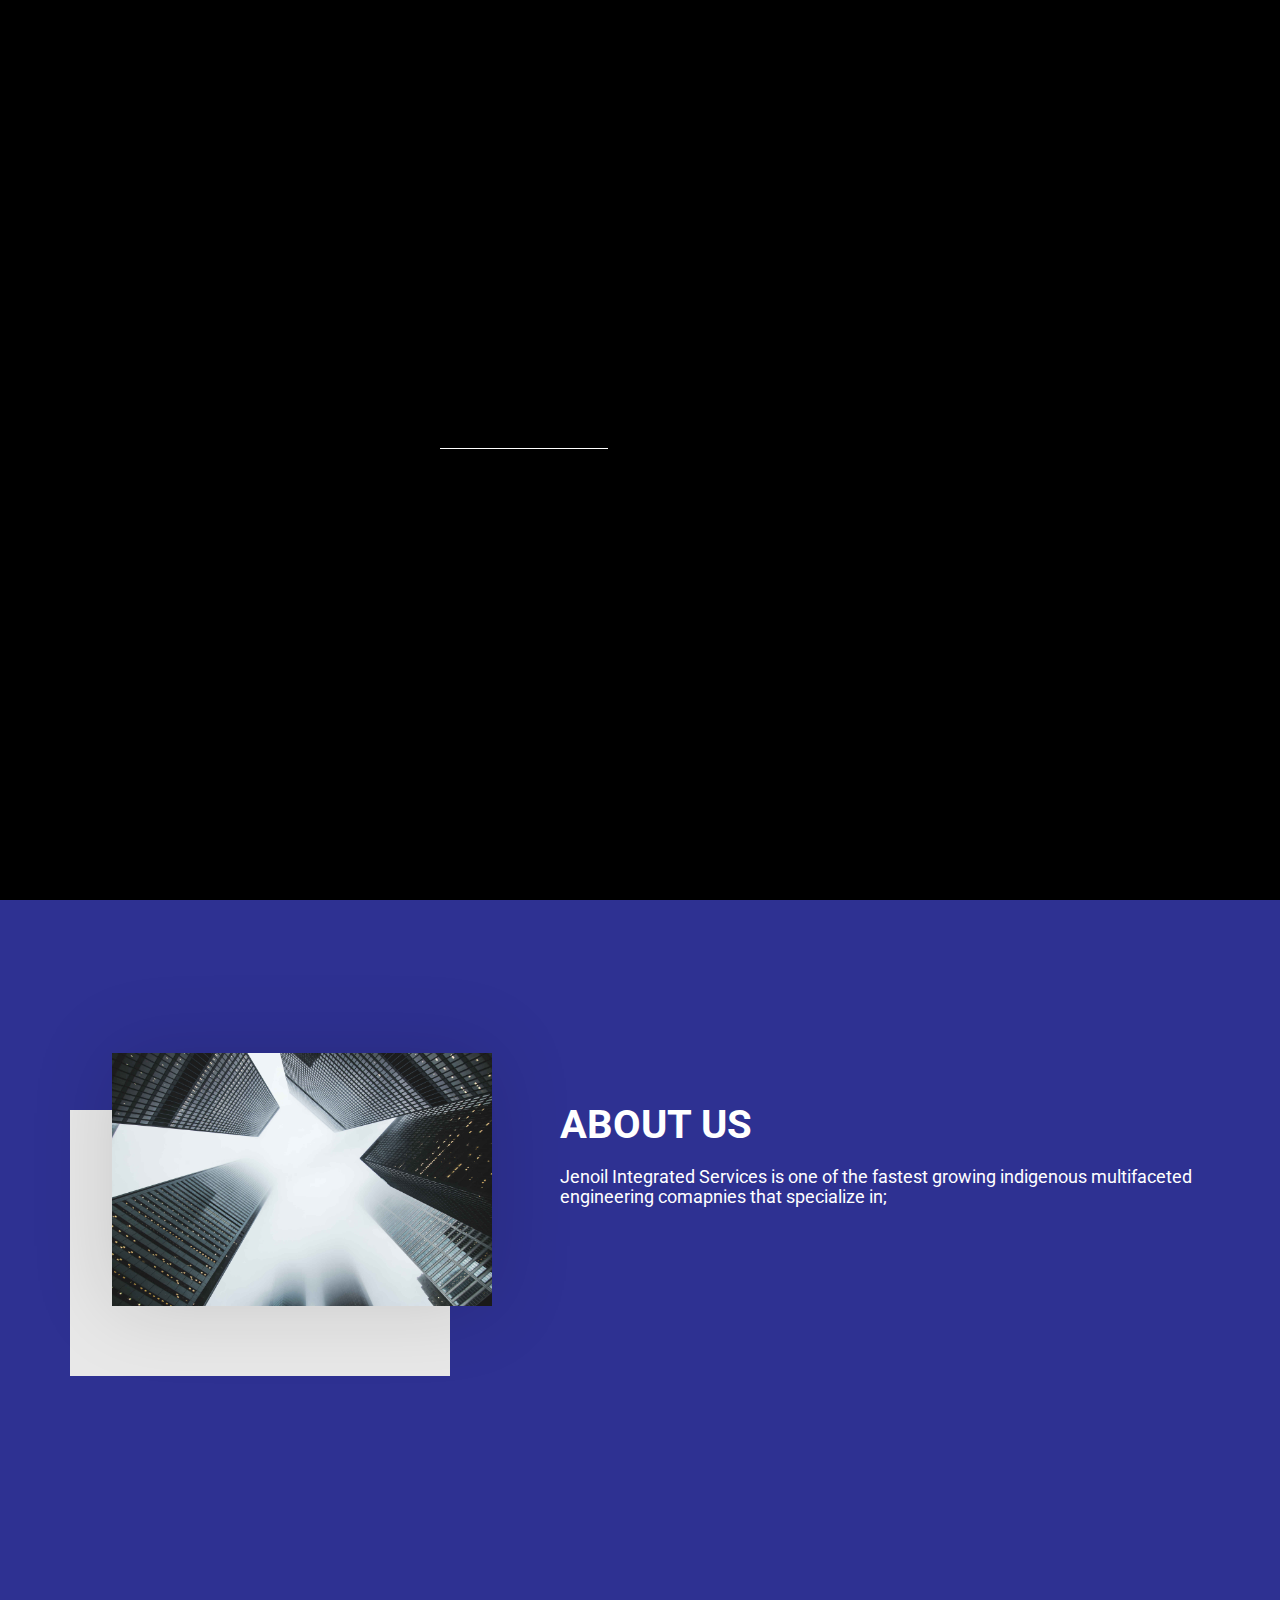
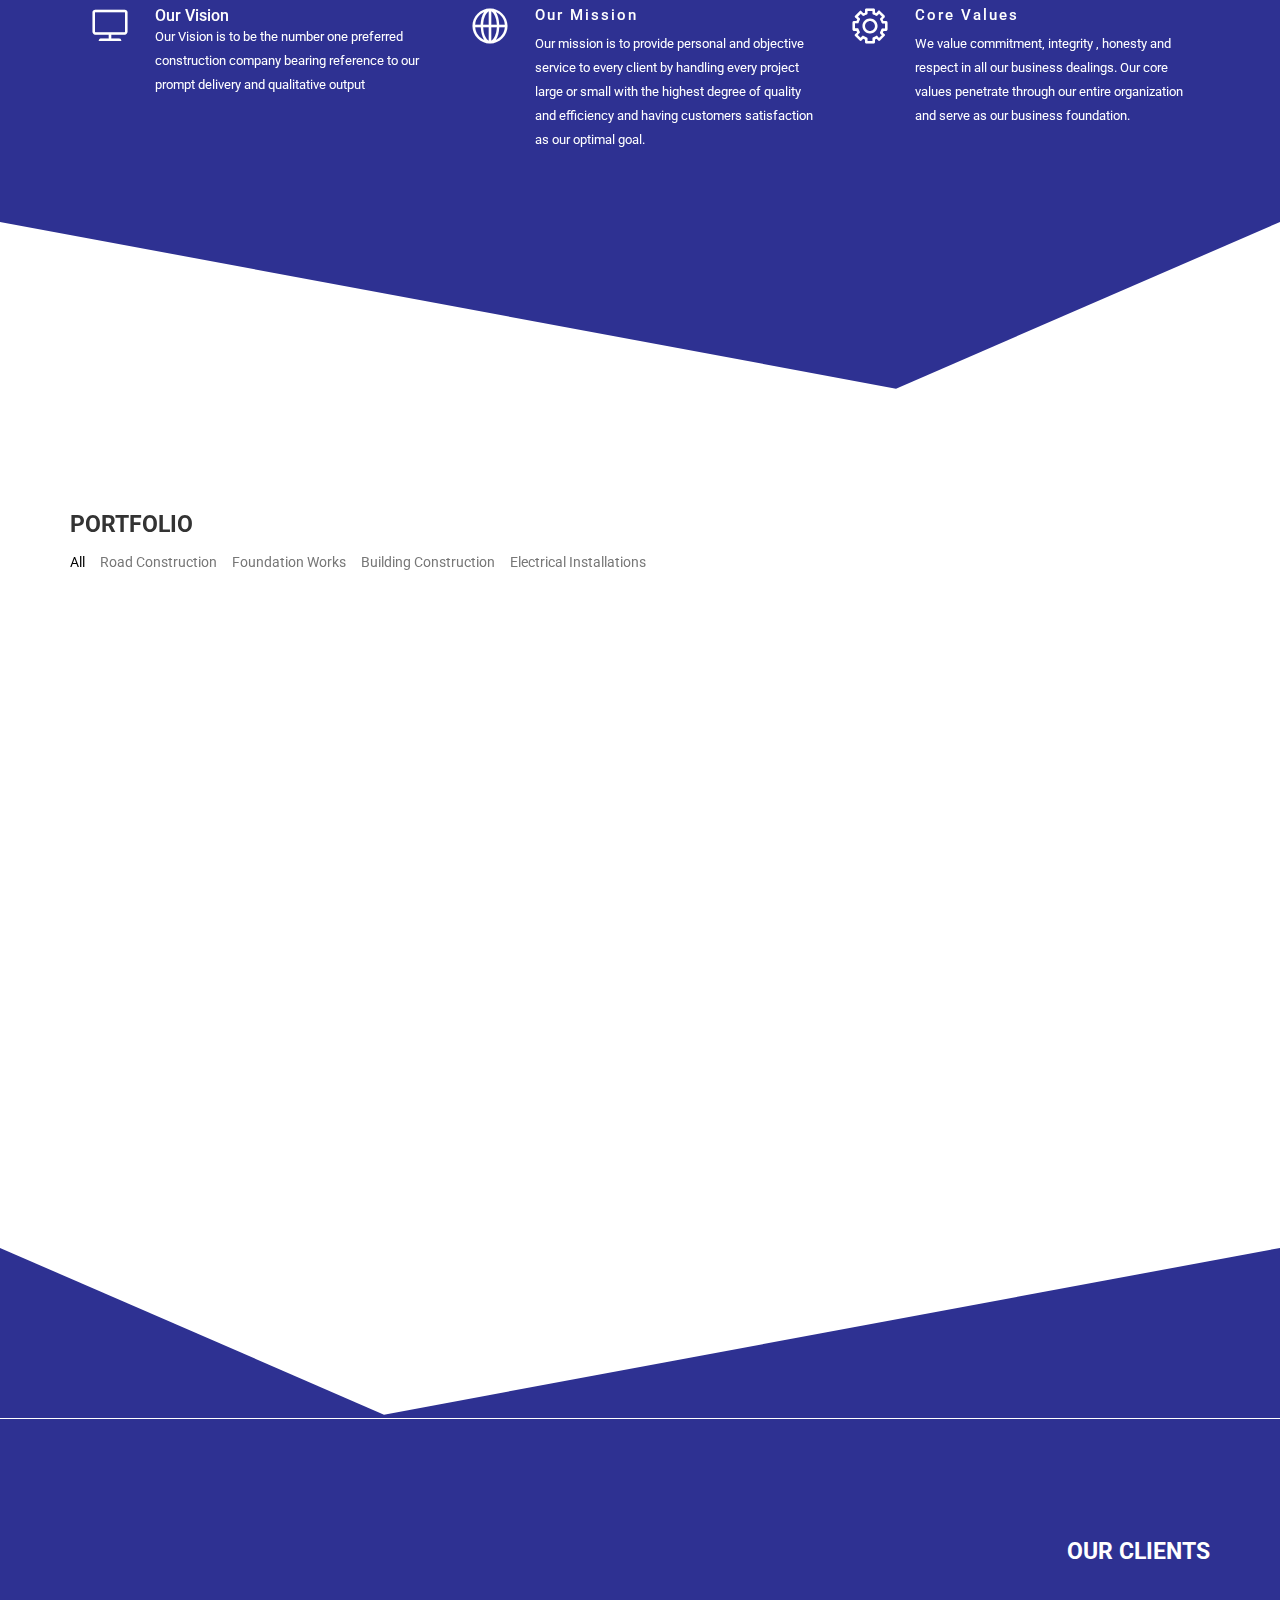
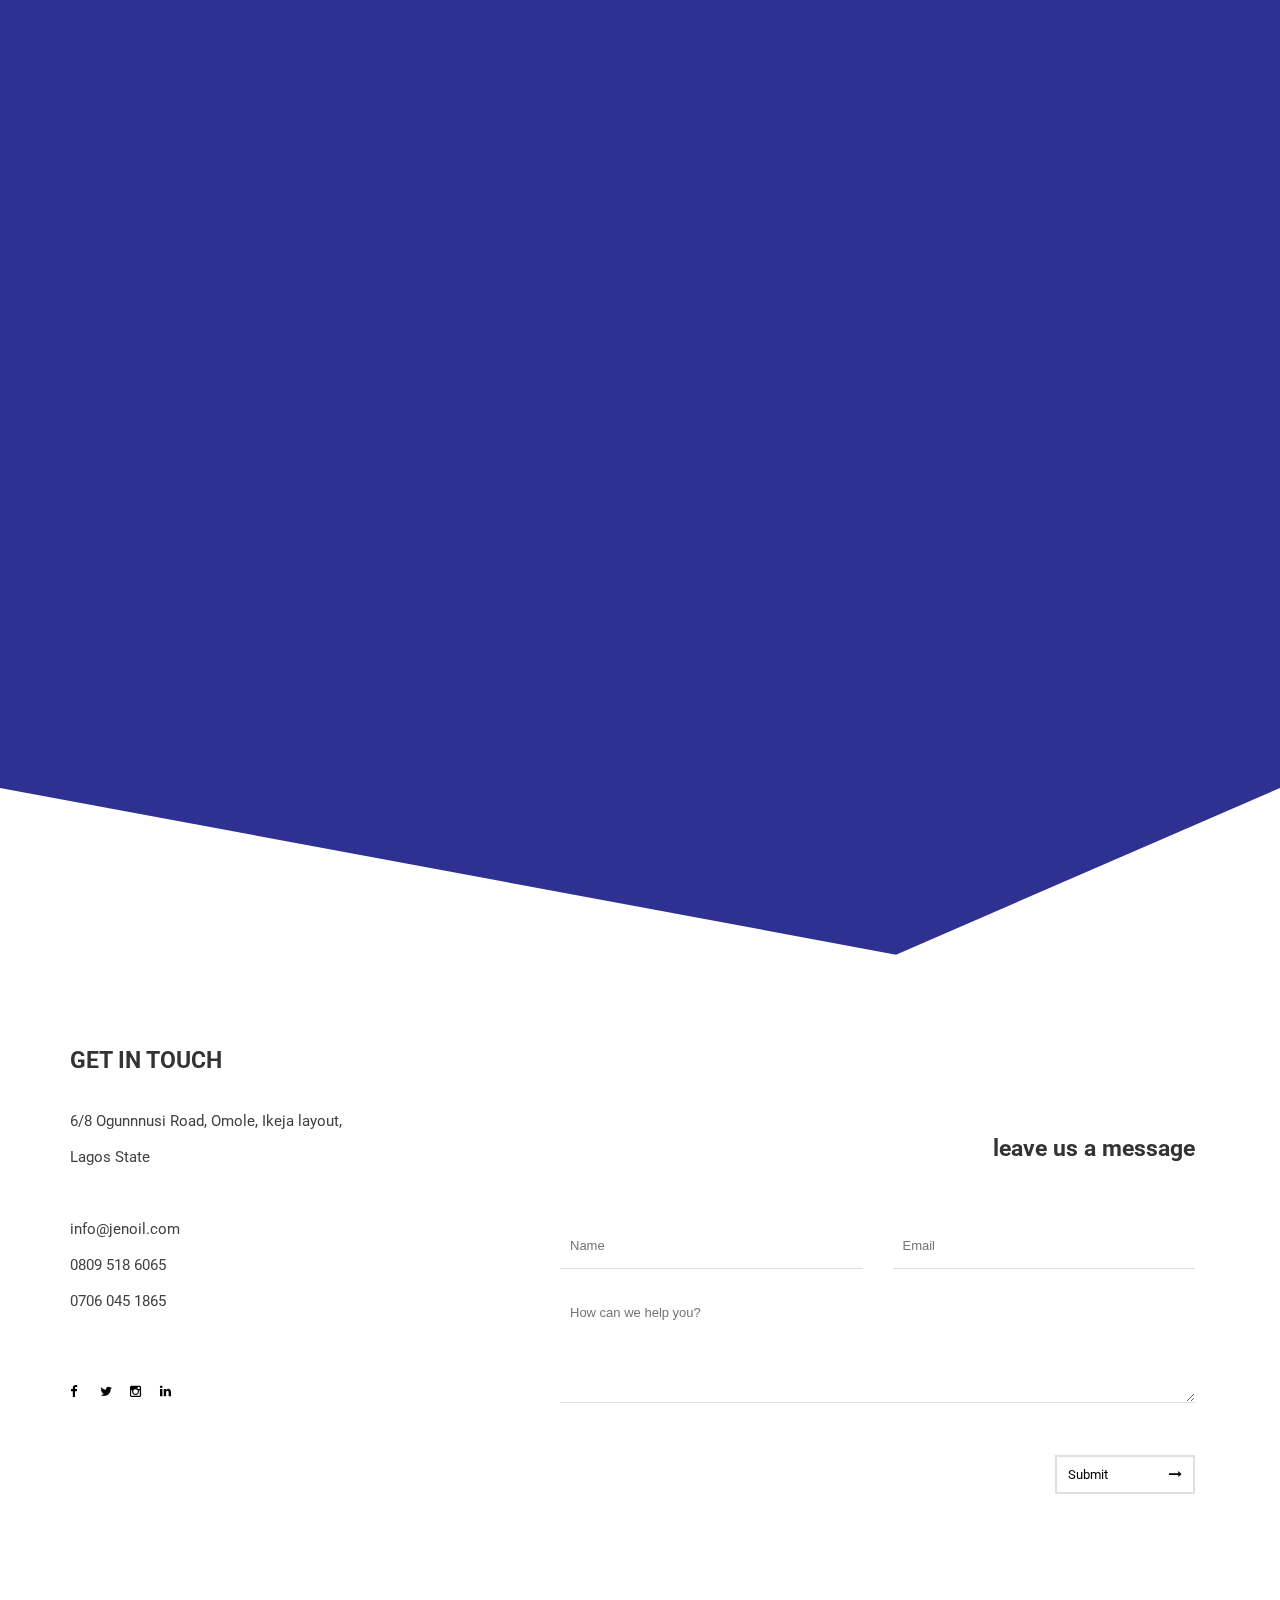
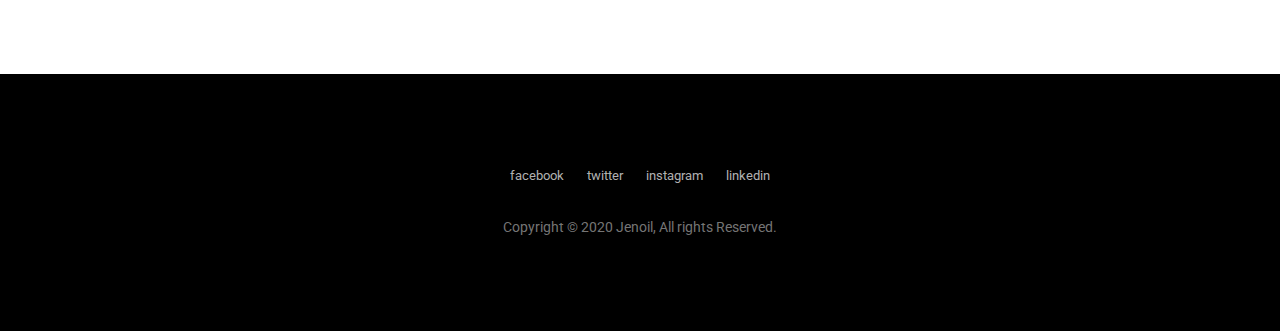
==== commit 79554cc2: "make all form fields required" ====
--- a/index.html
+++ b/index.html
@@ -296,15 +296,15 @@
                         <div class="row">
                             <!--Name-->
                             <div class="col-md-6">
-                                <input id="con_name" name="con_name" class="form-inp requie" type="text" placeholder="Name">
+                                <input id="con_name" name="con_name" class="form-inp requie" type="text" placeholder="Name" required>
                             </div>
                             <!--Email-->
                             <div class="col-md-6">
-                                <input id="con_email" name="con_email" class="form-inp requie" type="email" placeholder="Email">
+                                <input id="con_email" name="con_email" class="form-inp requie" type="email" placeholder="Email" required>
                             </div>
                             <div class="col-md-12">
                                 <!--Message-->
-                                <textarea name="con_message" id="con_message" class="requie" placeholder="How can we help you?" rows="8"></textarea>
+                                <textarea name="con_message" id="con_message" class="requie" placeholder="How can we help you?" rows="8" required></textarea>
                                 <div data-netlify-recaptcha="true"></div>
                                 <button id="con_submit" class="sitebtn top_30 pull-right" type="submit">Submit</button>
                             </div>
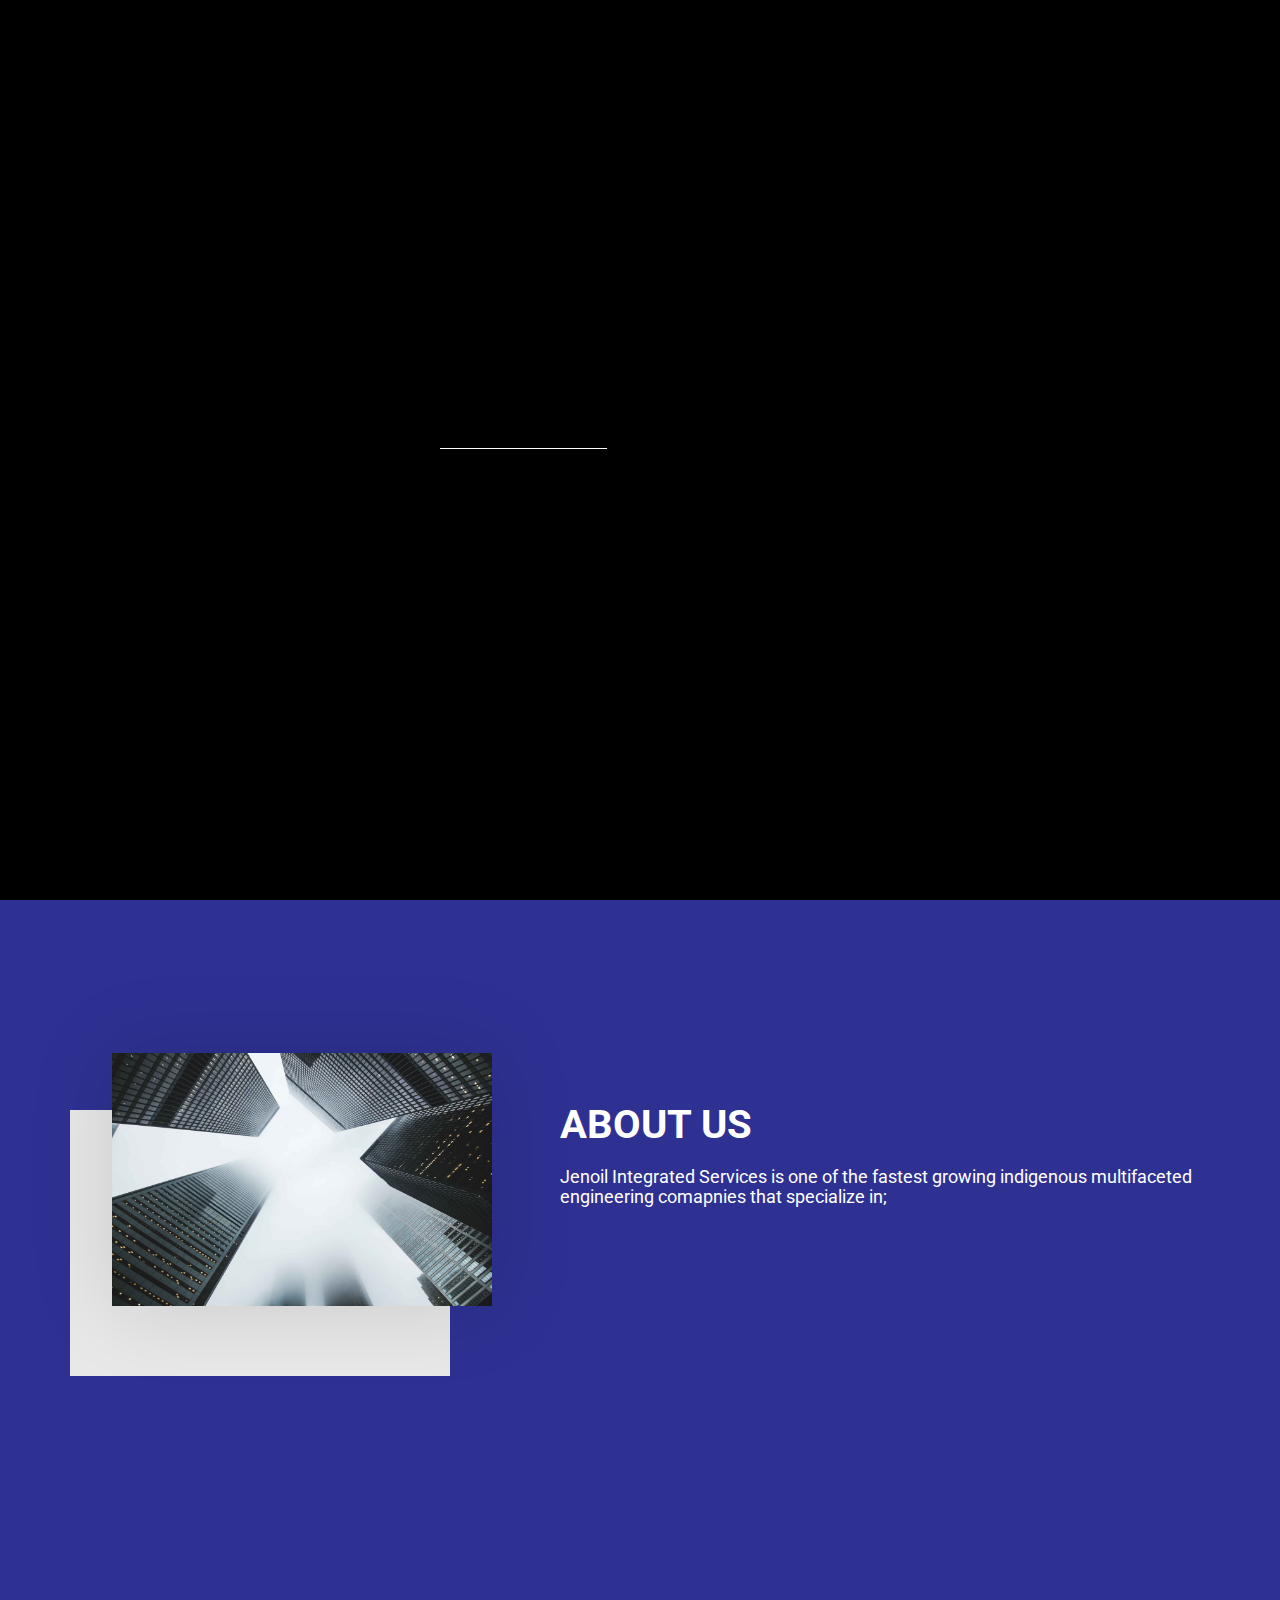
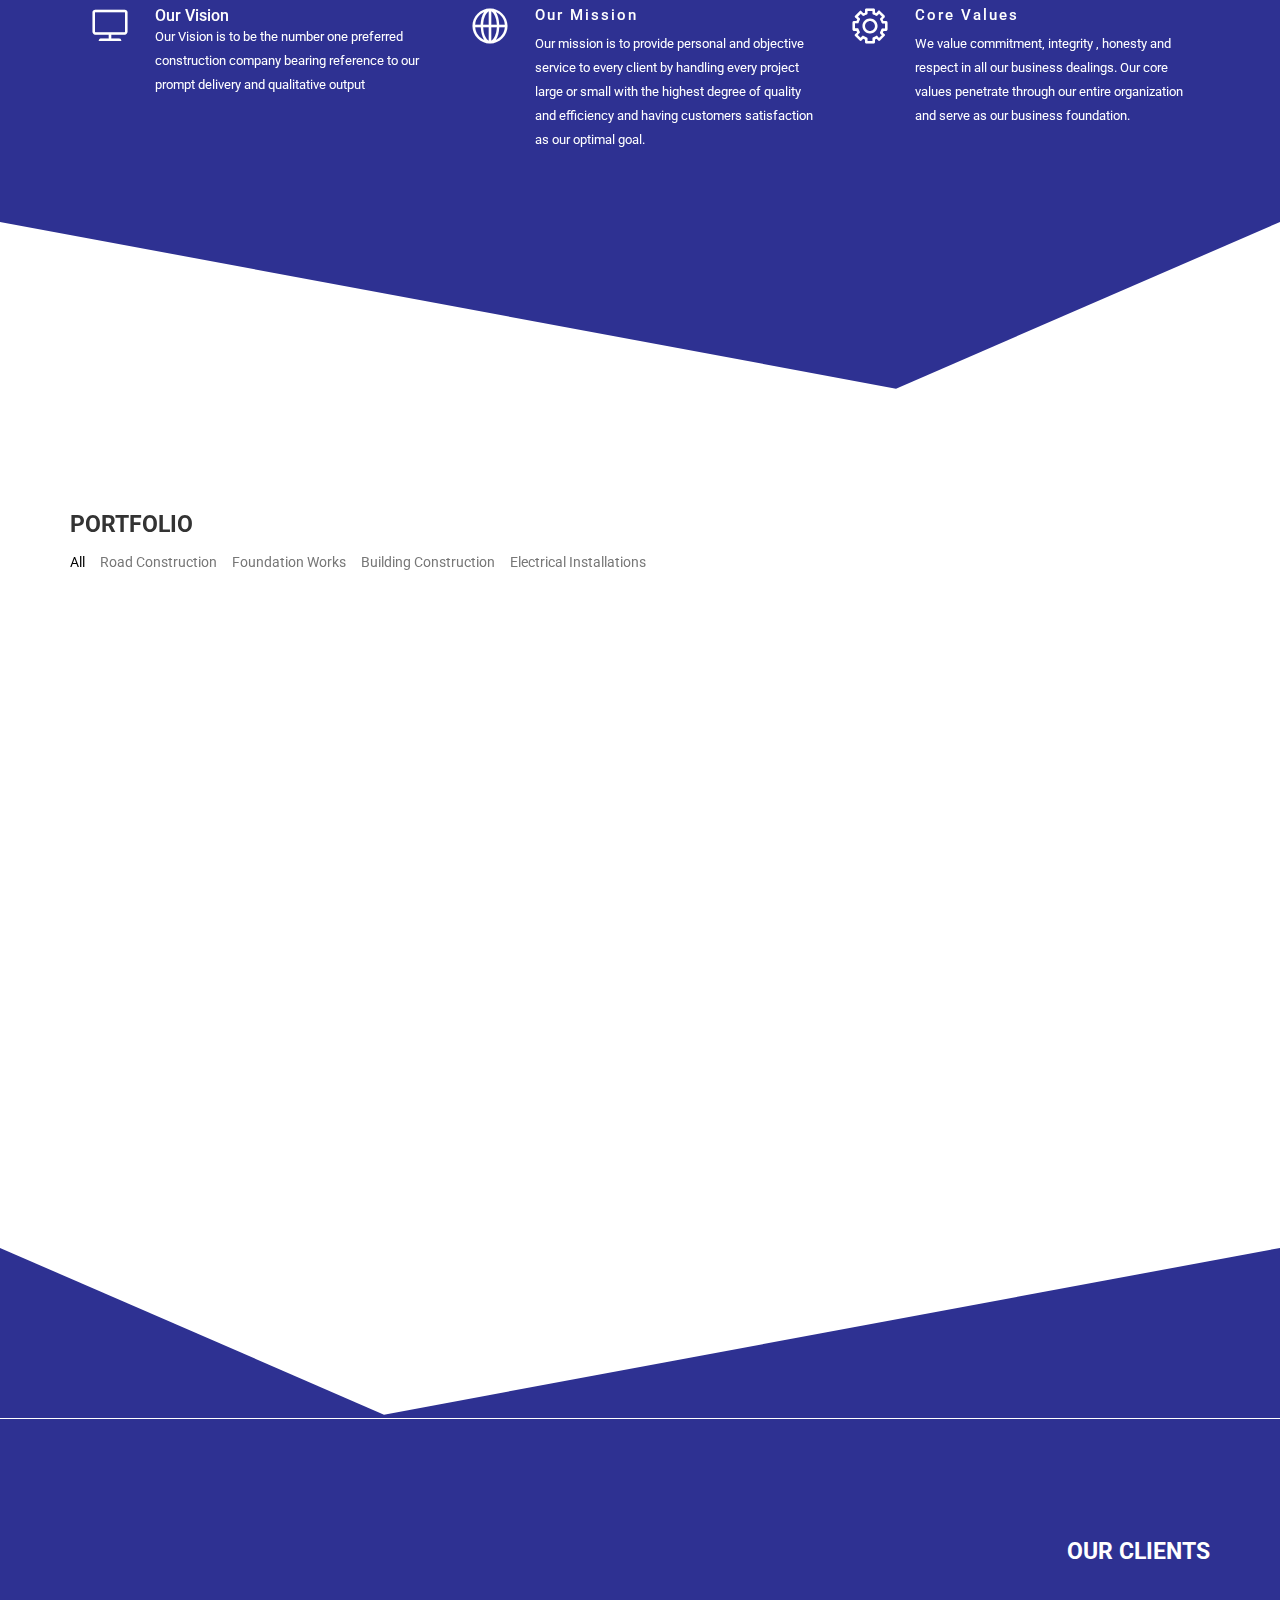
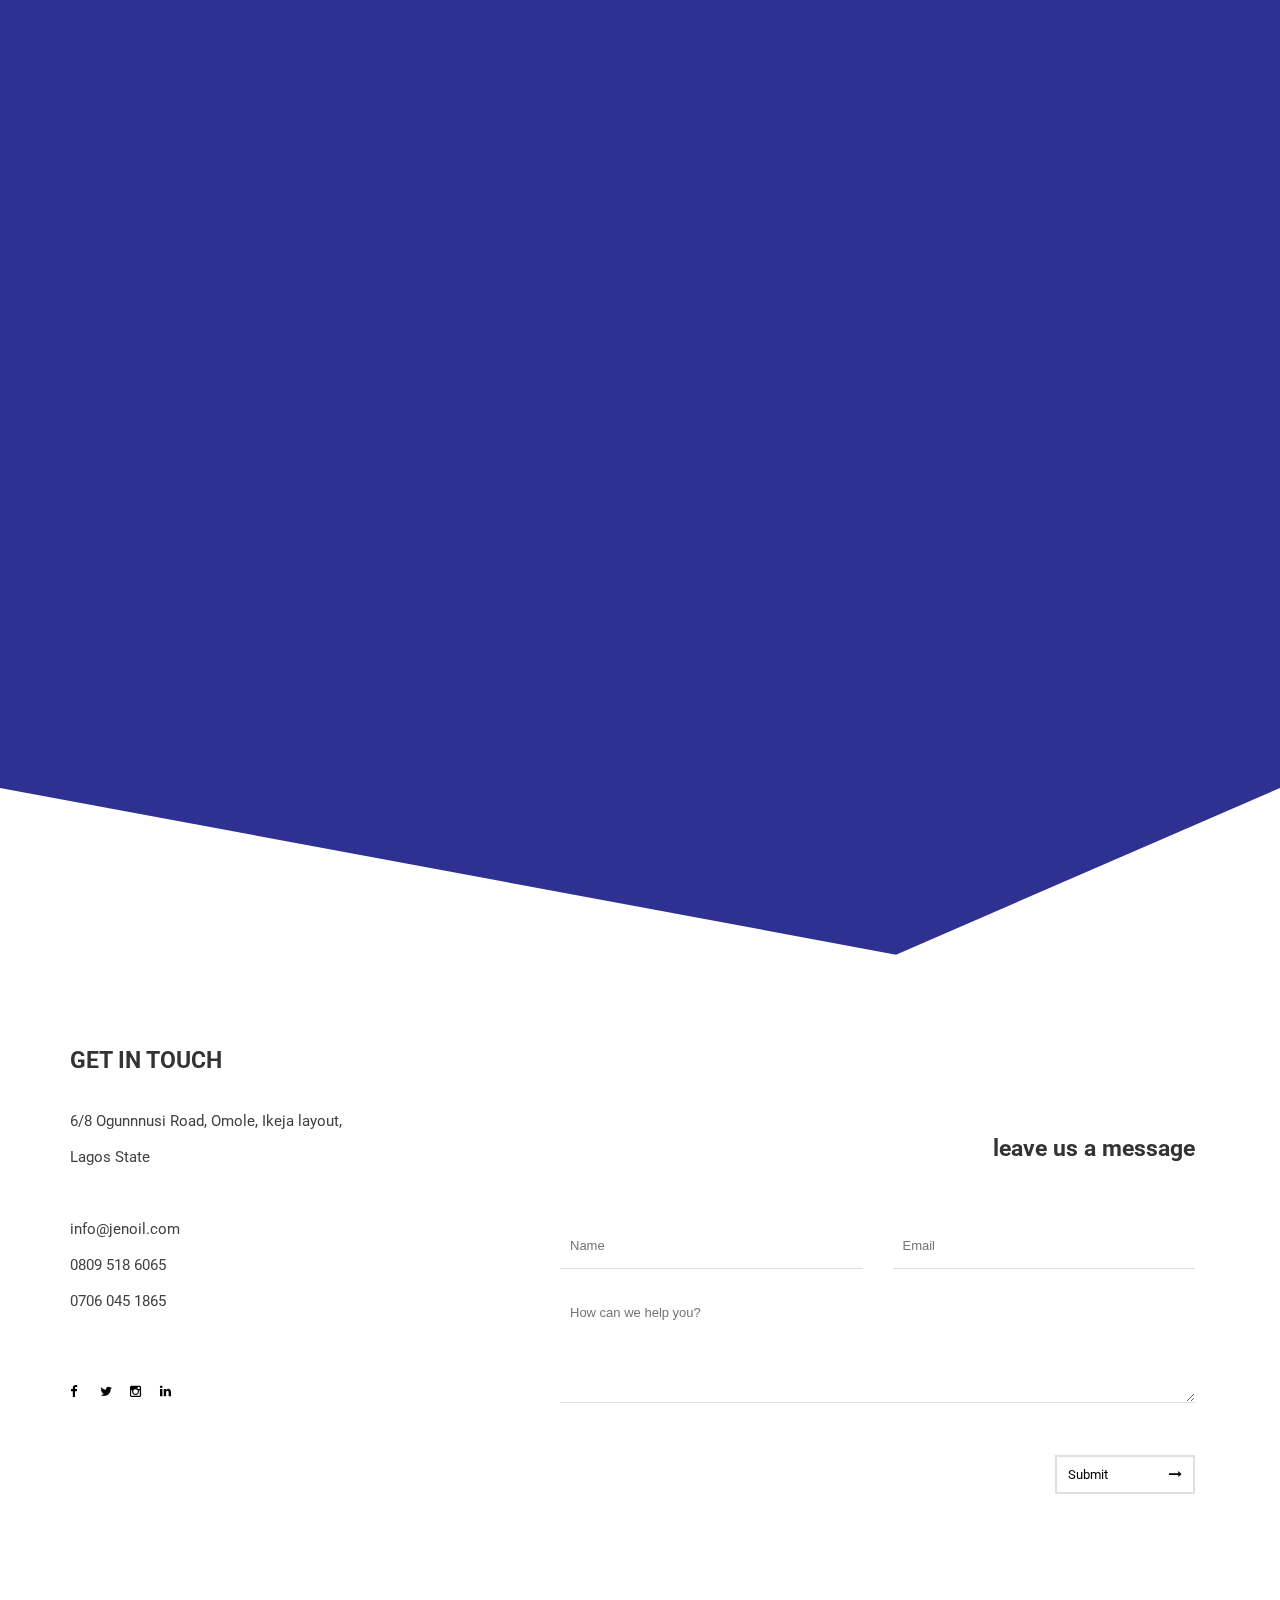
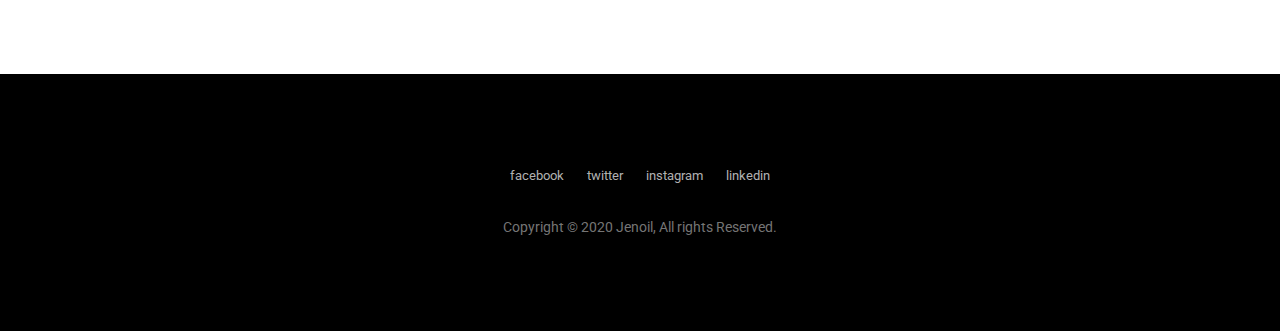
==== commit 0f2be1ff: "change con to contact in form" ====
--- a/index.html
+++ b/index.html
@@ -296,17 +296,17 @@
                         <div class="row">
                             <!--Name-->
                             <div class="col-md-6">
-                                <input id="con_name" name="con_name" class="form-inp requie" type="text" placeholder="Name" required>
+                                <input id="contact_name" name="contact_name" class="form-inp requie" type="text" placeholder="Name" required>
                             </div>
                             <!--Email-->
                             <div class="col-md-6">
-                                <input id="con_email" name="con_email" class="form-inp requie" type="email" placeholder="Email" required>
+                                <input id="contact_email" name="contact_email" class="form-inp requie" type="email" placeholder="Email" required>
                             </div>
                             <div class="col-md-12">
                                 <!--Message-->
-                                <textarea name="con_message" id="con_message" class="requie" placeholder="How can we help you?" rows="8" required></textarea>
+                                <textarea name="contact_message" id="contact_message" class="requie" placeholder="How can we help you?" rows="8" required></textarea>
                                 <div data-netlify-recaptcha="true"></div>
-                                <button id="con_submit" class="sitebtn top_30 pull-right" type="submit">Submit</button>
+                                <button id="contact_submit" class="sitebtn top_30 pull-right" type="submit">Submit</button>
                             </div>
                         </div>
                     </form>
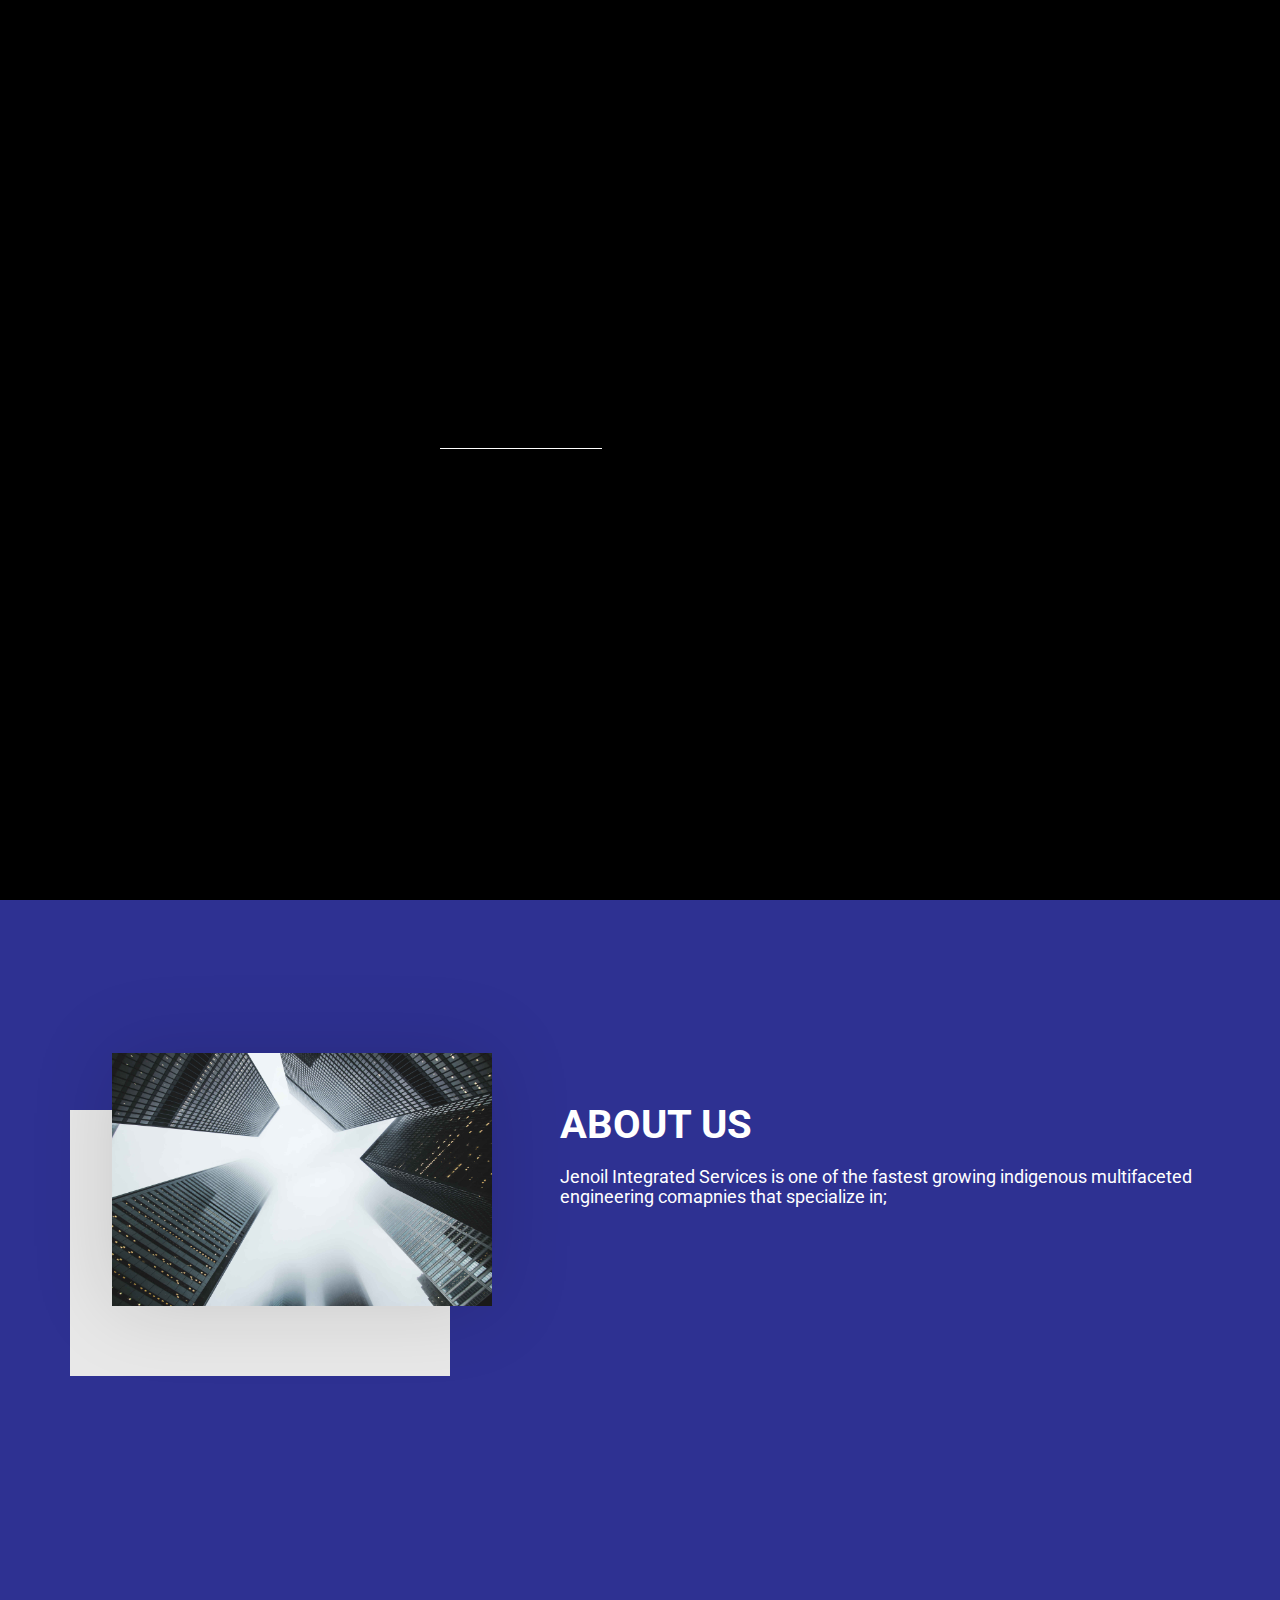
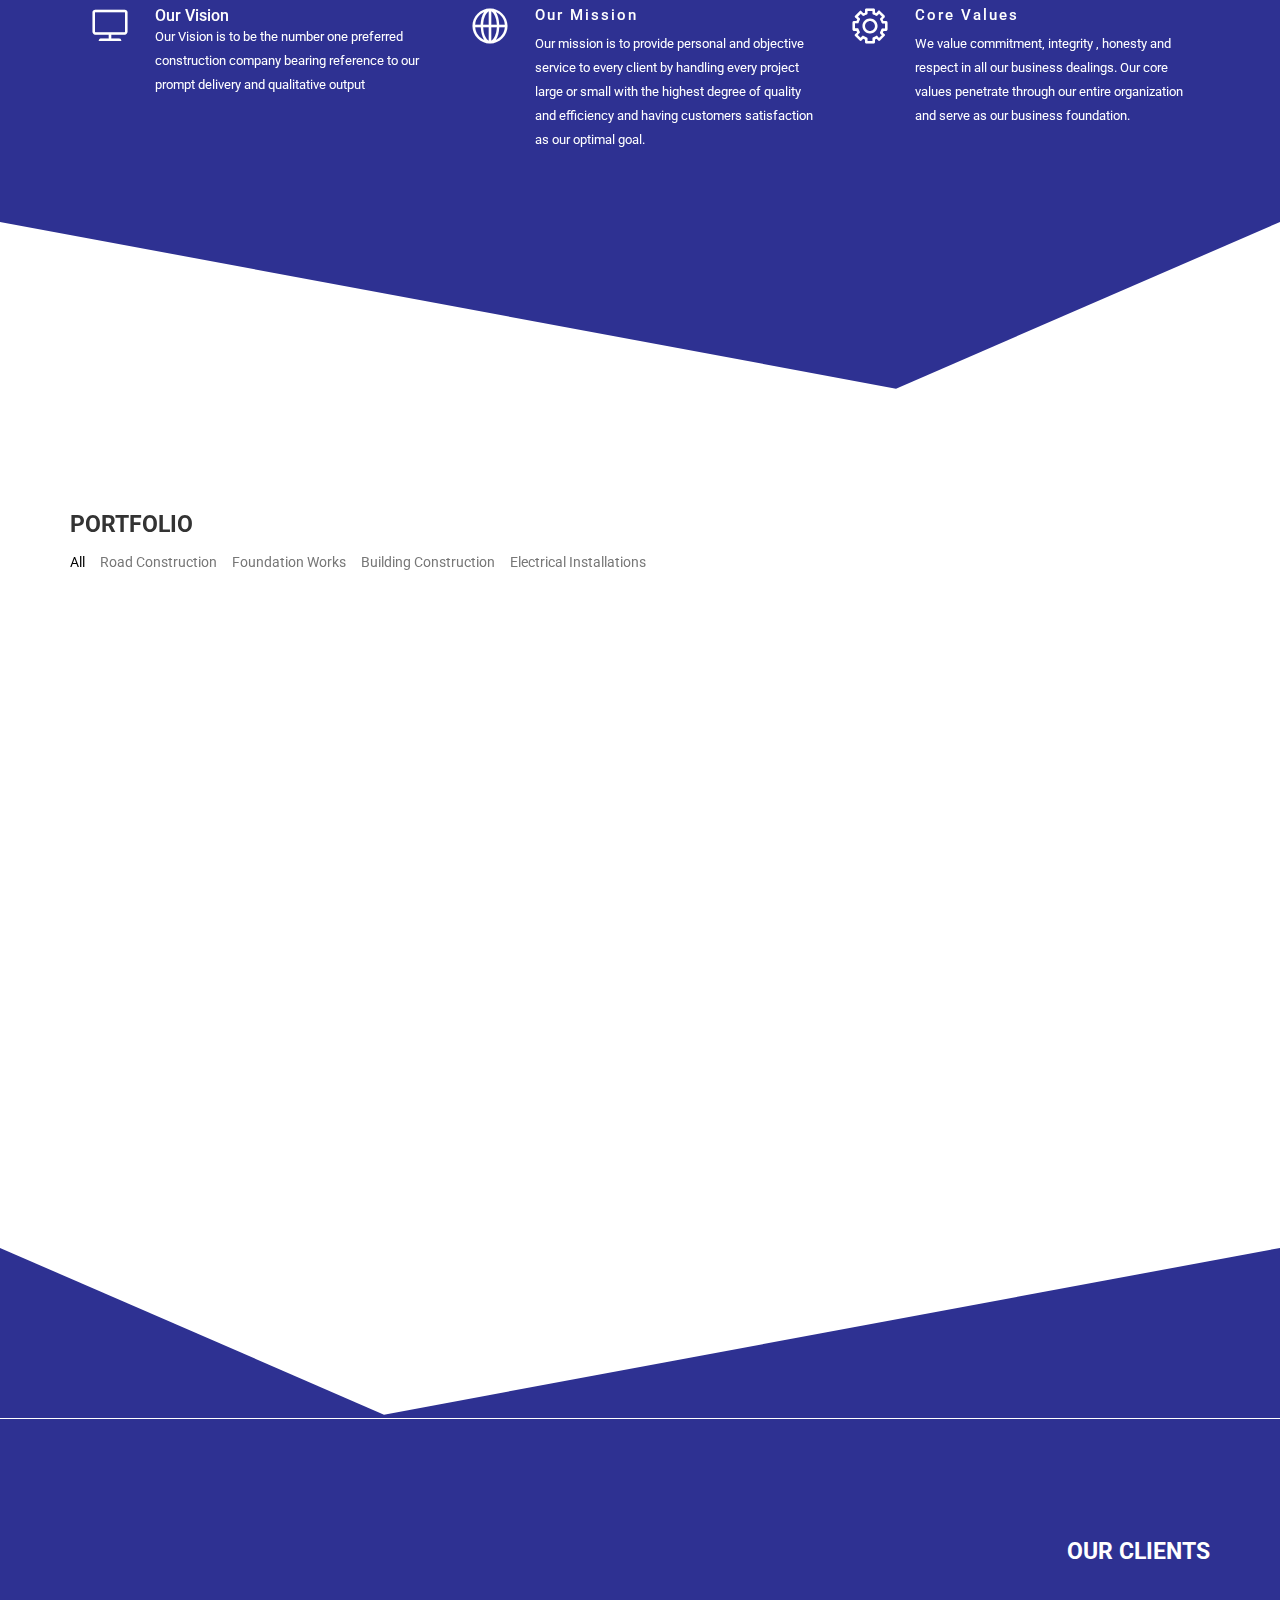
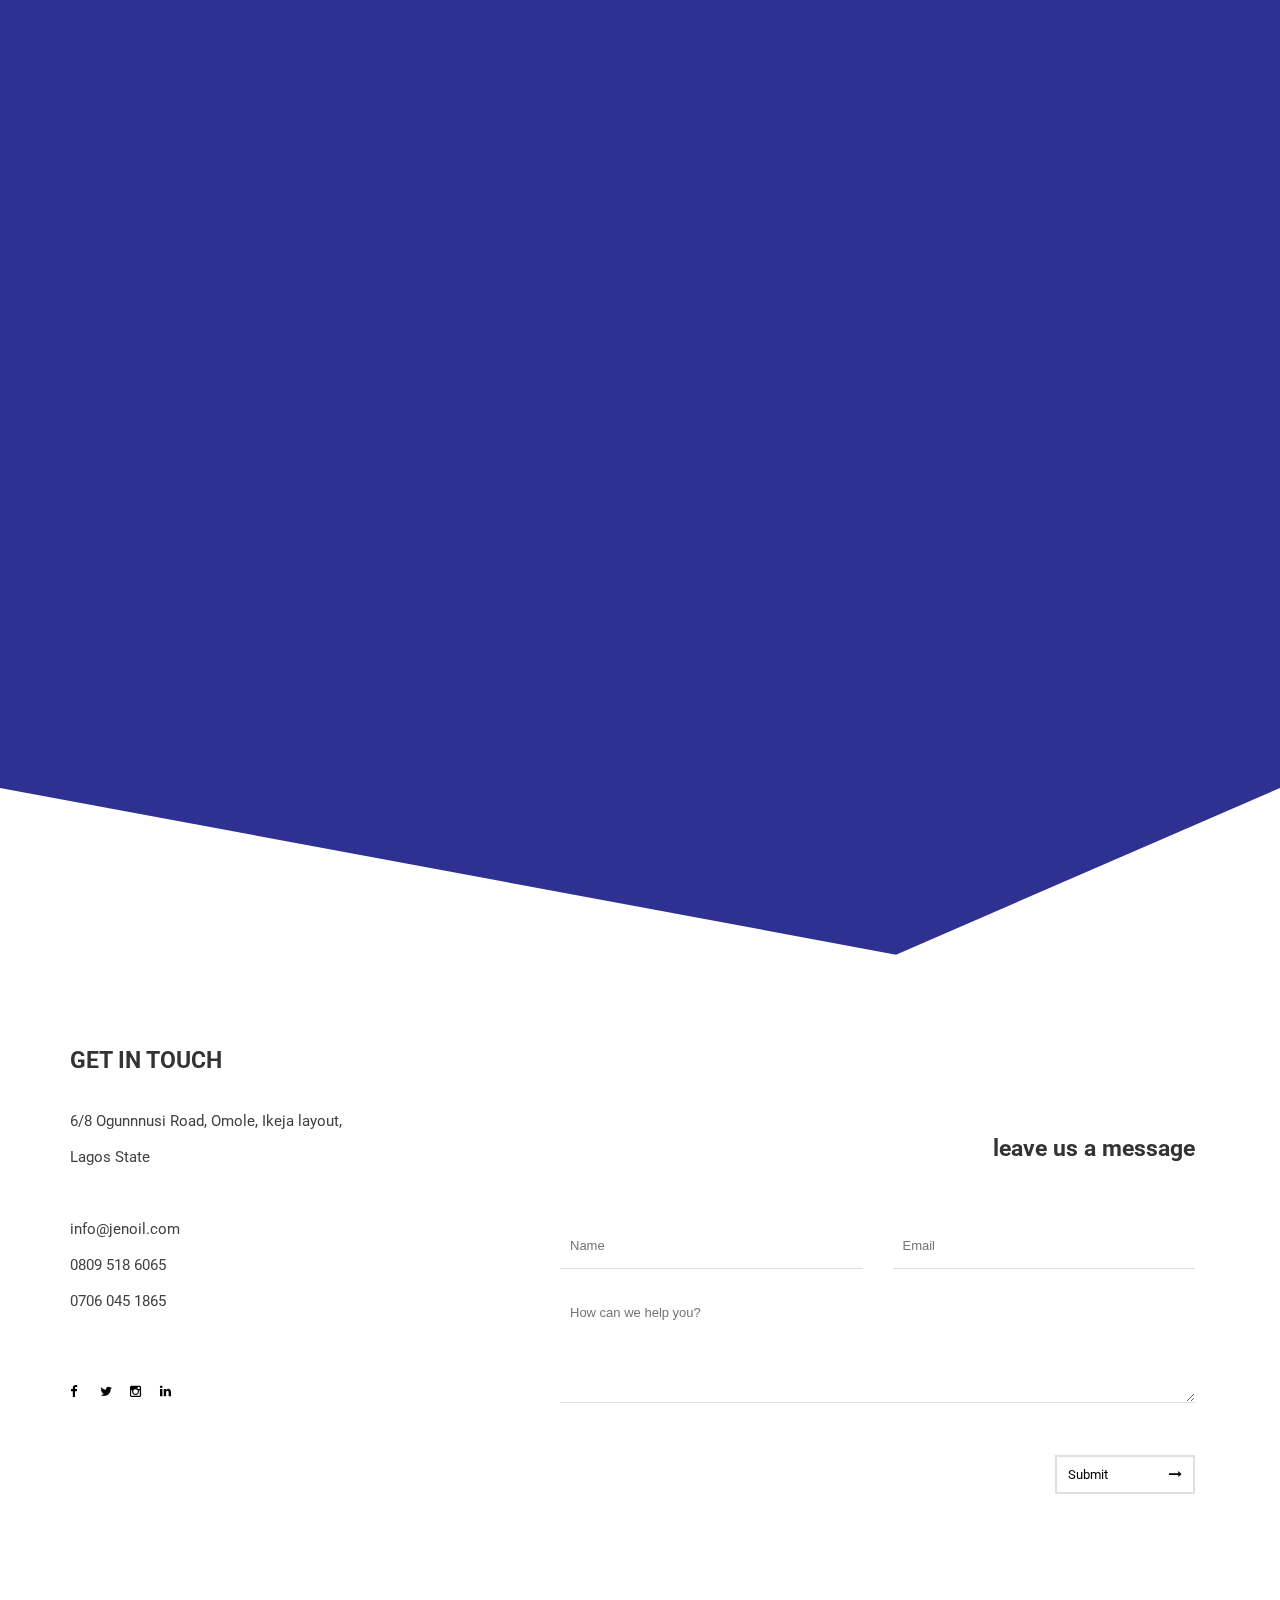
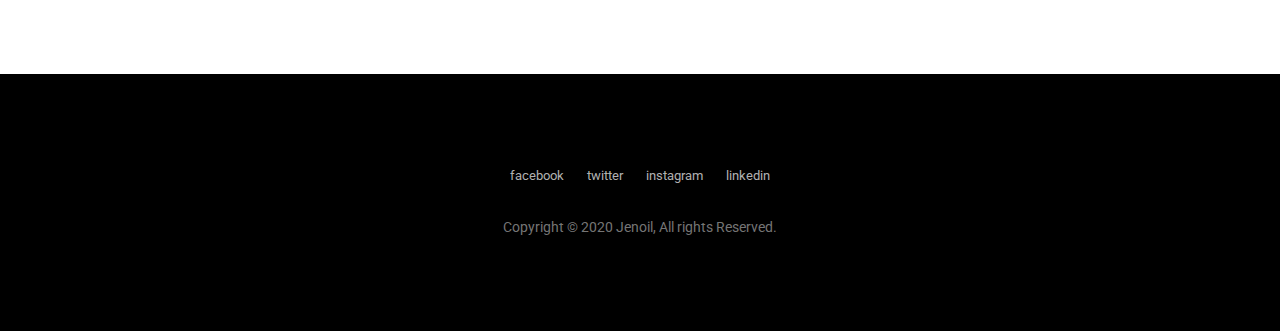
==== commit 2d9c8a78: "allow links to open on a new page" ====
--- a/index.html
+++ b/index.html
@@ -106,11 +106,11 @@
                     </p>
                     <br>
                     <ul>
-                        <a href="civil-engineering-construction-services.html"><li class="wow fadeInUp" data-wow-delay="0.3s">Civil Engineering construction Services</li></a>
-                        <a href="location-and-site-preparation.html"><li class="wow fadeInUp" data-wow-delay="0.6s">Location and Site preparation</li></a>
-                        <a href="engineering-designs-and-fabrication.html"><li class="wow fadeInUp" data-wow-delay="0.9s">Engineering Designs and Fabrication</li></a>
-                        <a href="property-development-and-facility-management.html"><li class="wow fadeInUp" data-wow-delay="1.2s">Property Development and Facility management</li></a>
-                        <a href="general-procurement-and-supply.html"><li class="wow fadeInUp" data-wow-delay="1.5s">Supply and Rental of Heavy Duty Equipment</li></a>
+                        <a href="civil-engineering-construction-services.html" target="_blank"><li class="wow fadeInUp" data-wow-delay="0.3s">Civil Engineering construction Services</li></a>
+                        <a href="location-and-site-preparation.html" target="_blank"><li class="wow fadeInUp" data-wow-delay="0.6s">Location and Site preparation</li></a>
+                        <a href="engineering-designs-and-fabrication.html" target="_blank"><li class="wow fadeInUp" data-wow-delay="0.9s">Engineering Designs and Fabrication</li></a>
+                        <a href="property-development-and-facility-management.html" target="_blank"><li class="wow fadeInUp" data-wow-delay="1.2s">Property Development and Facility management</li></a>
+                        <a href="general-procurement-and-supply.html" target="_blank"><li class="wow fadeInUp" data-wow-delay="1.5s">Supply and Rental of Heavy Duty Equipment</li></a>
                          <a href="marine-consultancy.html"><li class="wow fadeInUp" data-wow-delay="1.8s">Marine Consultancy</li></a>
                     </ul>
                     </div>
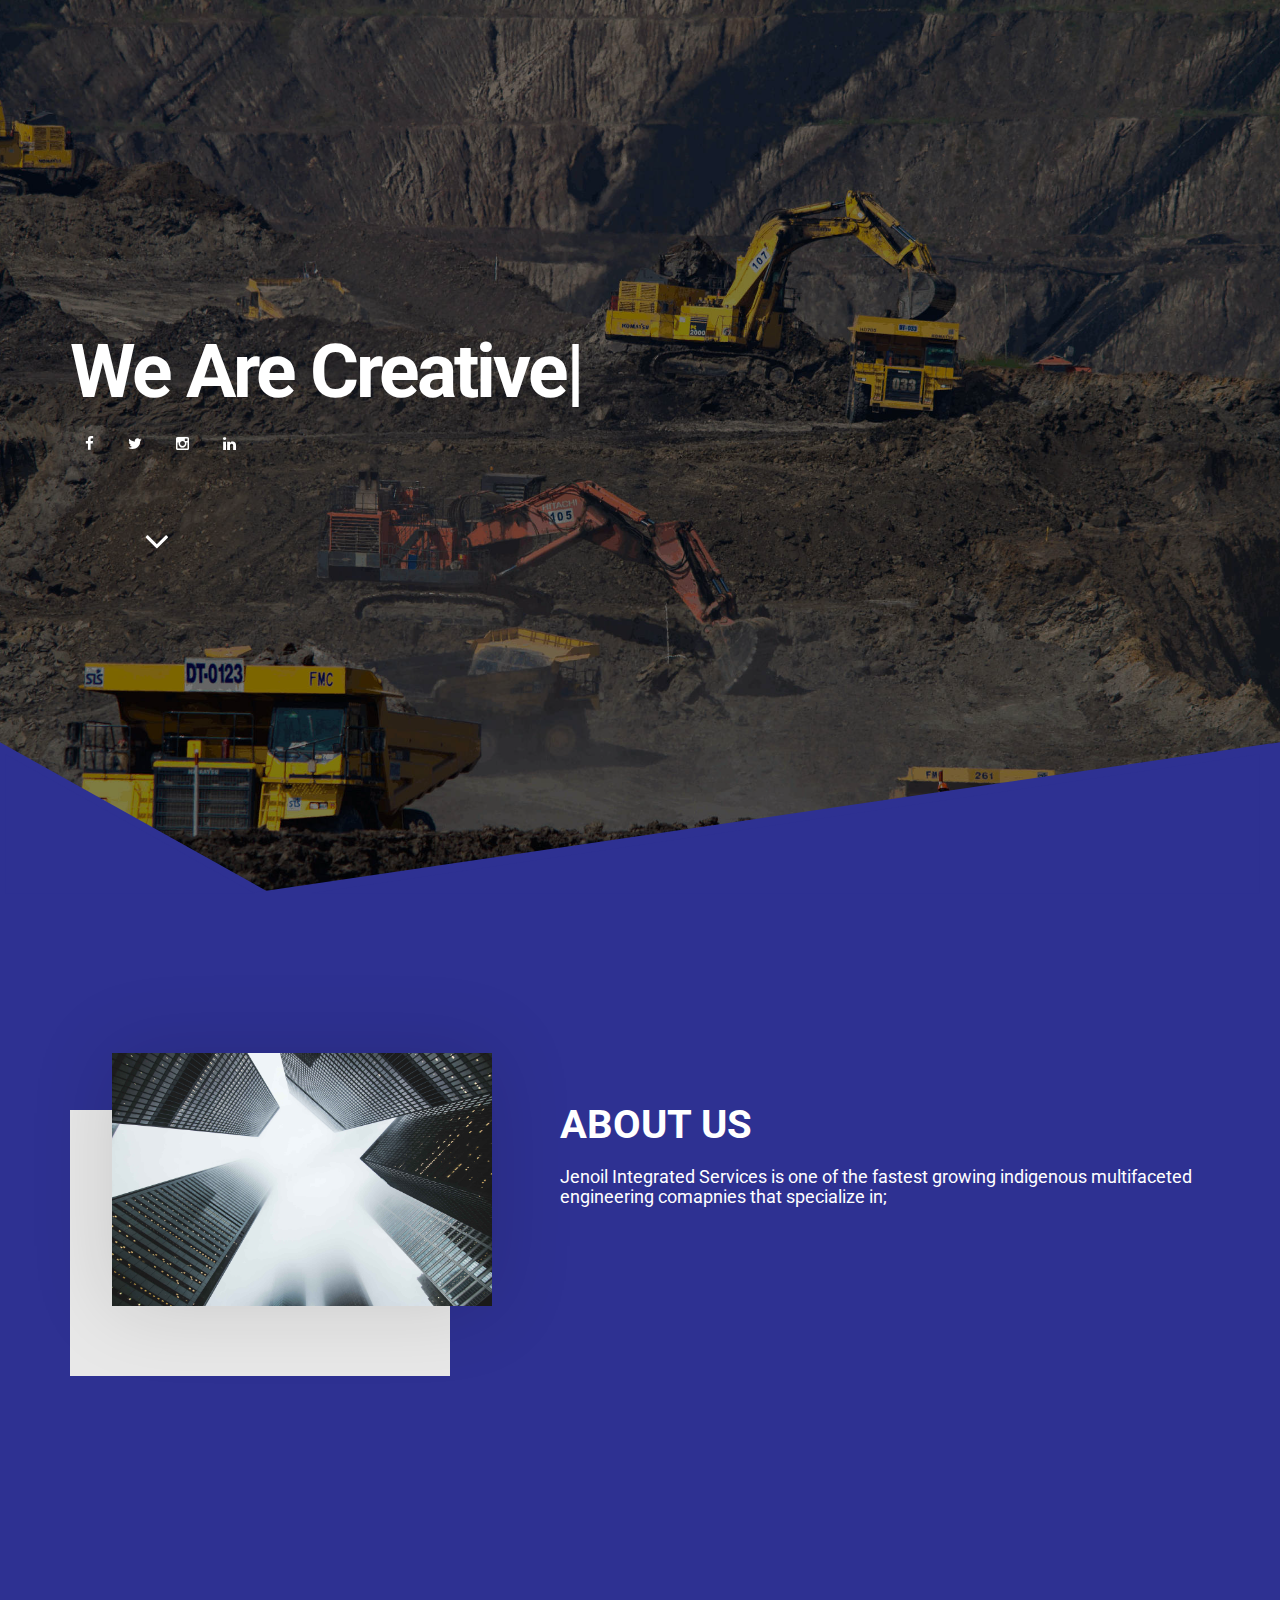
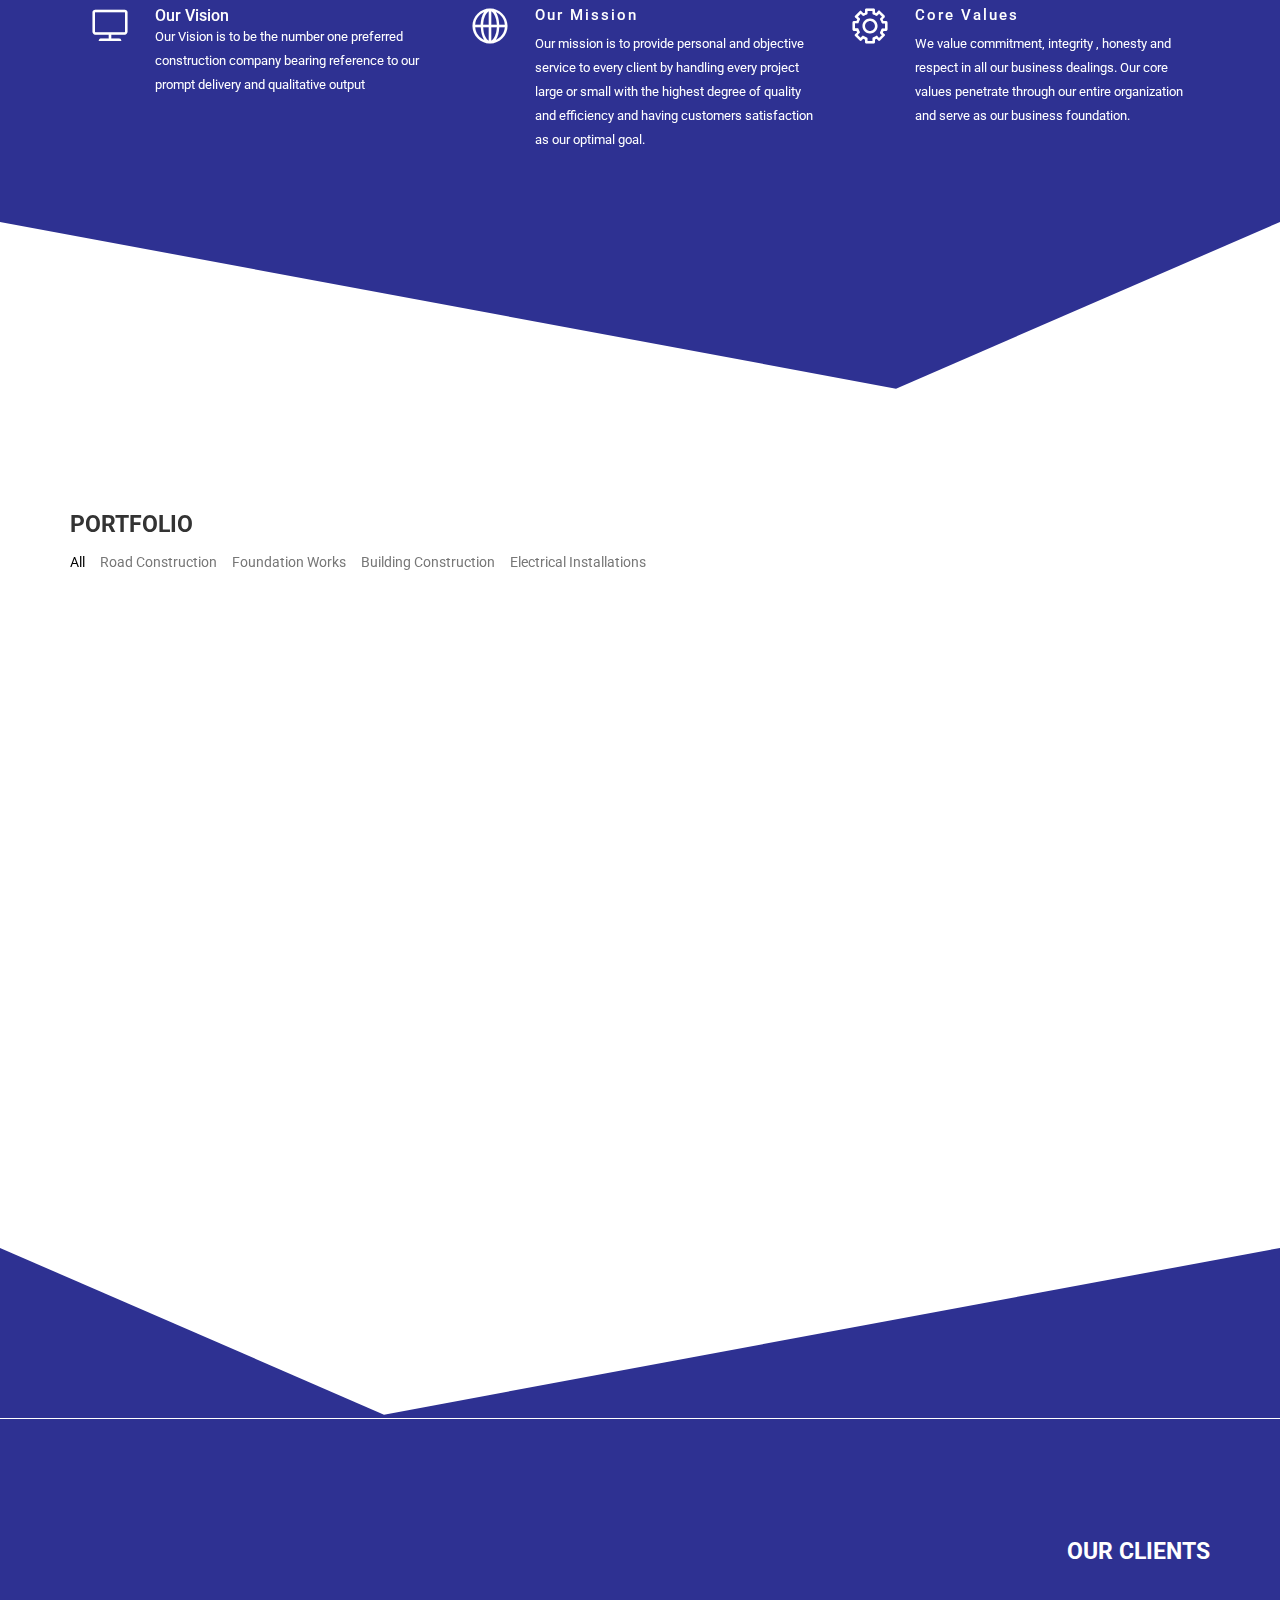
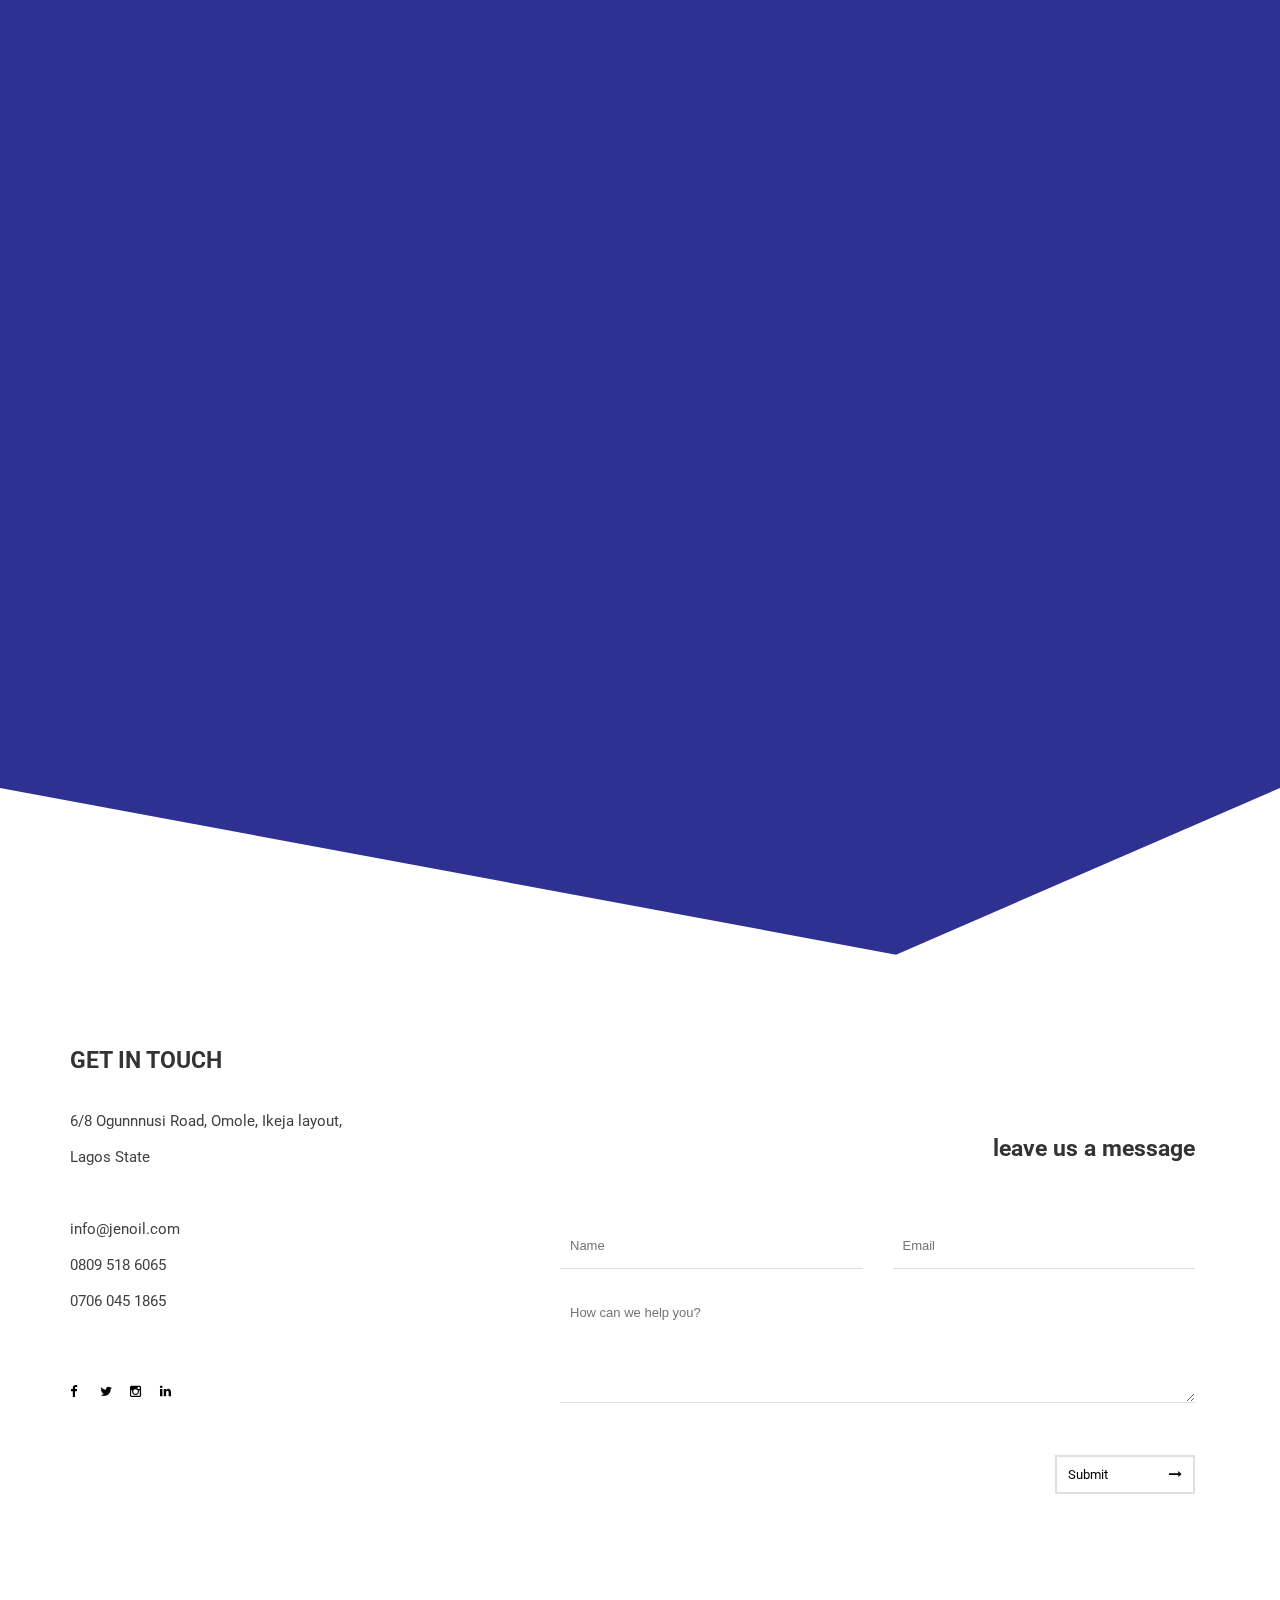
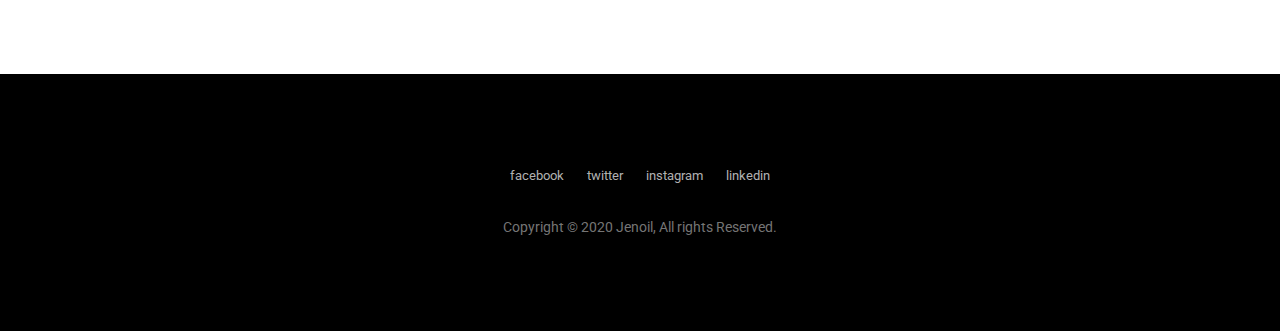
==== commit c0ebee60: "remove loader from index page" ====
--- a/index.html
+++ b/index.html
@@ -33,10 +33,10 @@
 <body class="diag">
     
 <!-- LOADER -->
-<div class="loader-wrapper">
+<!-- <div class="loader-wrapper">
     <div class="loader"></div>
 </div>
-    
+     -->
     <nav>
         <div class="row">
             <div class="container">
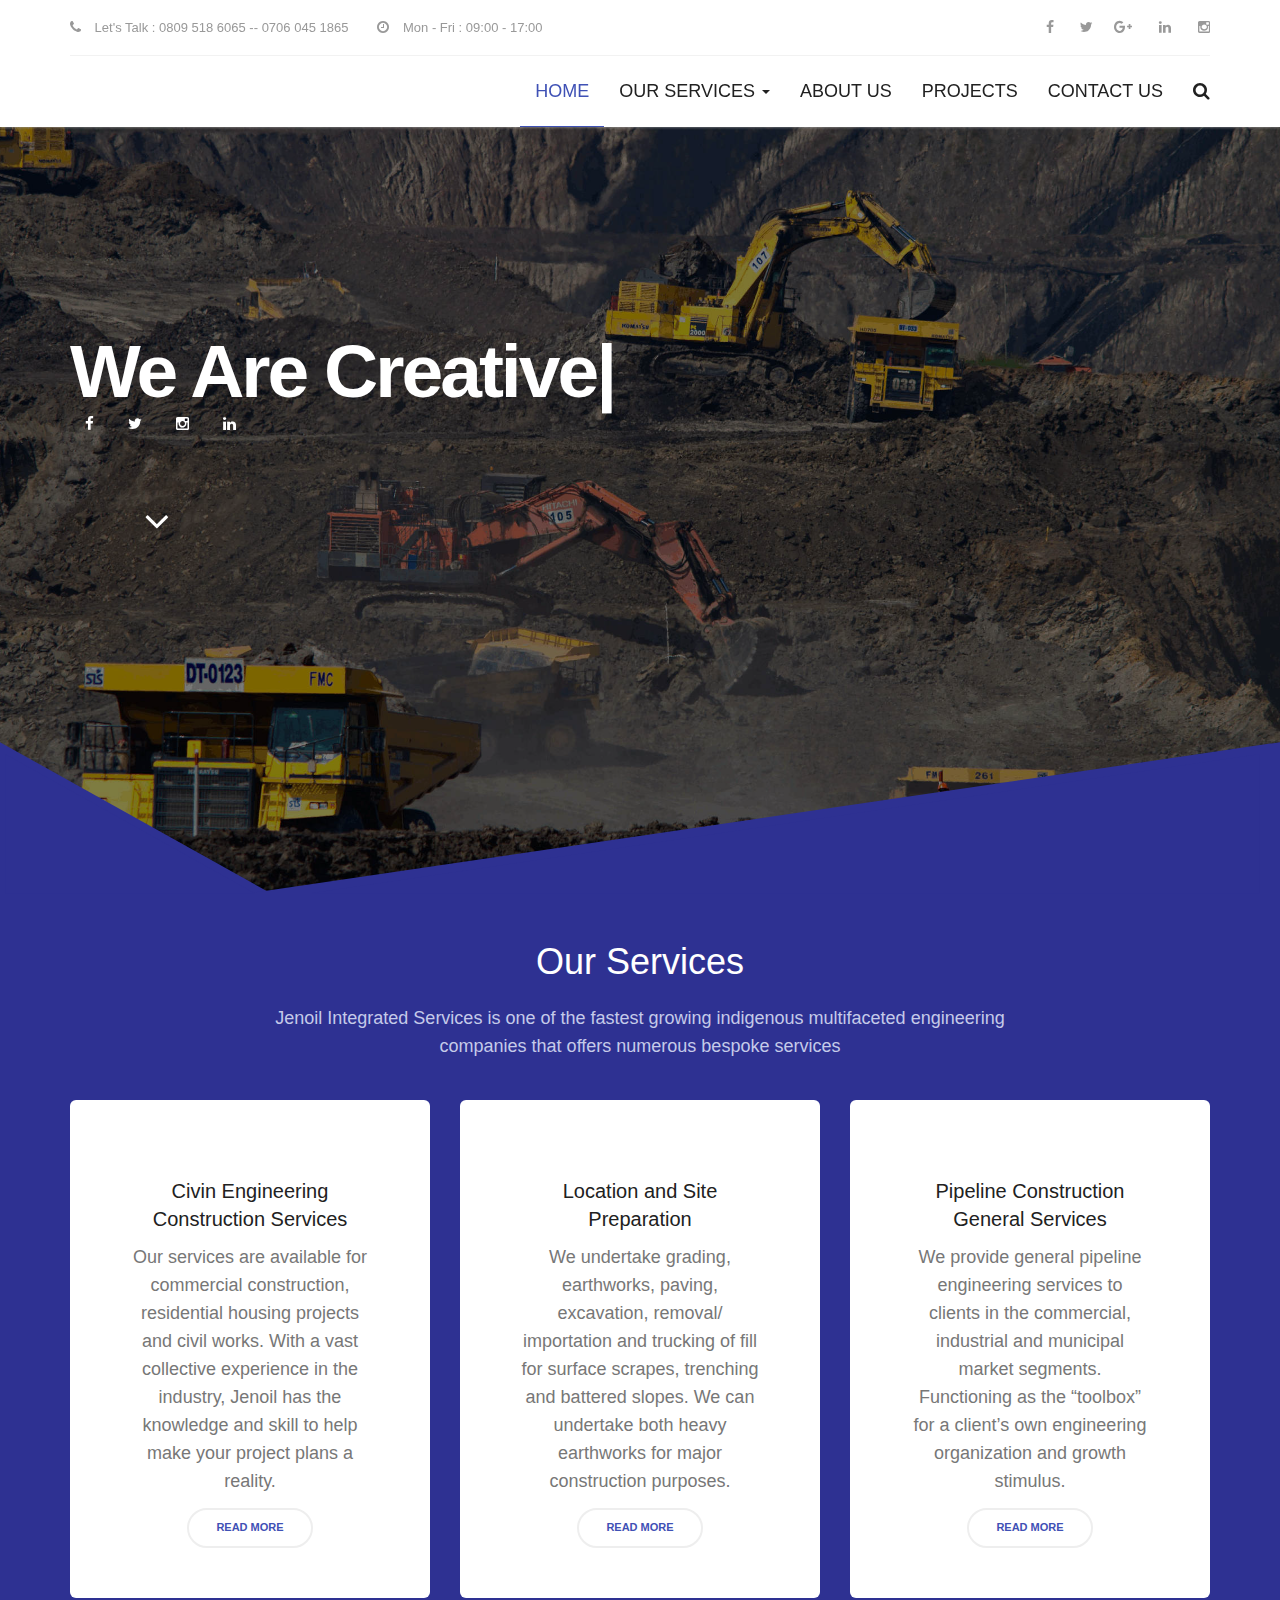
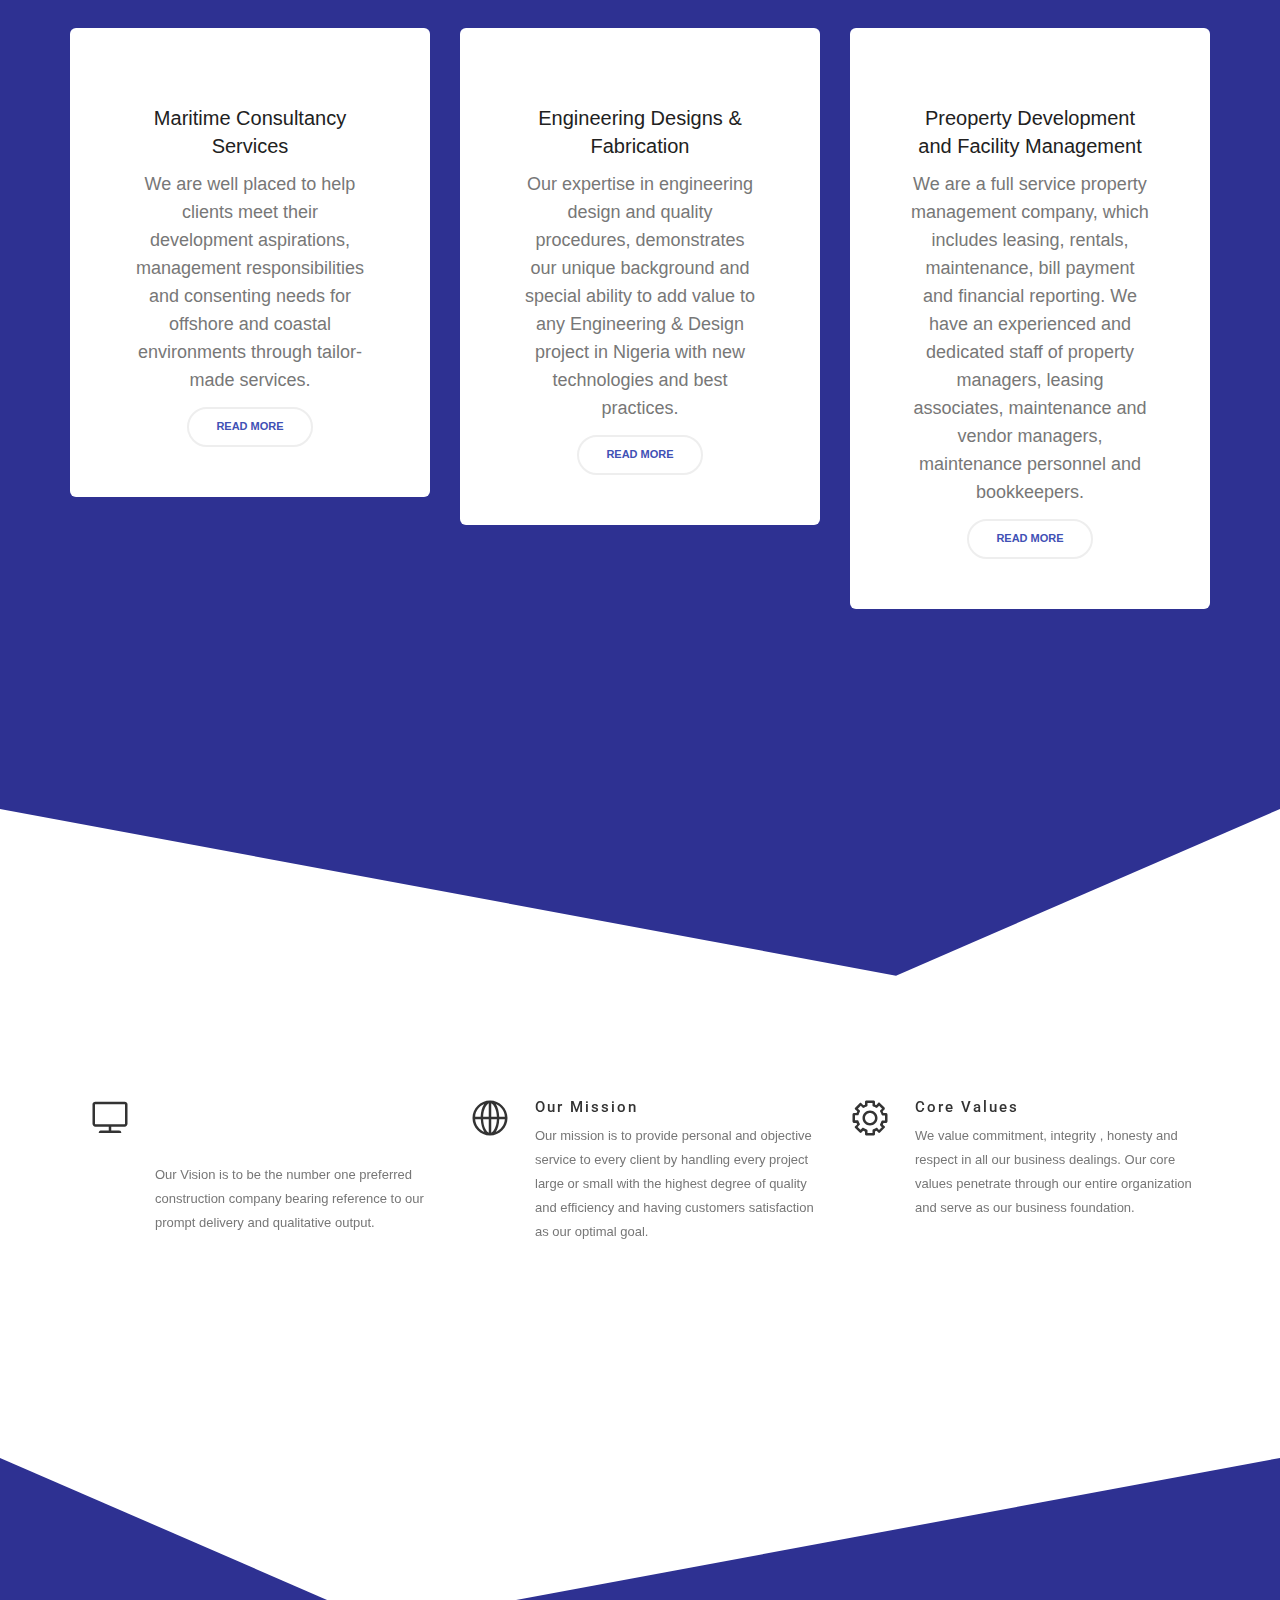
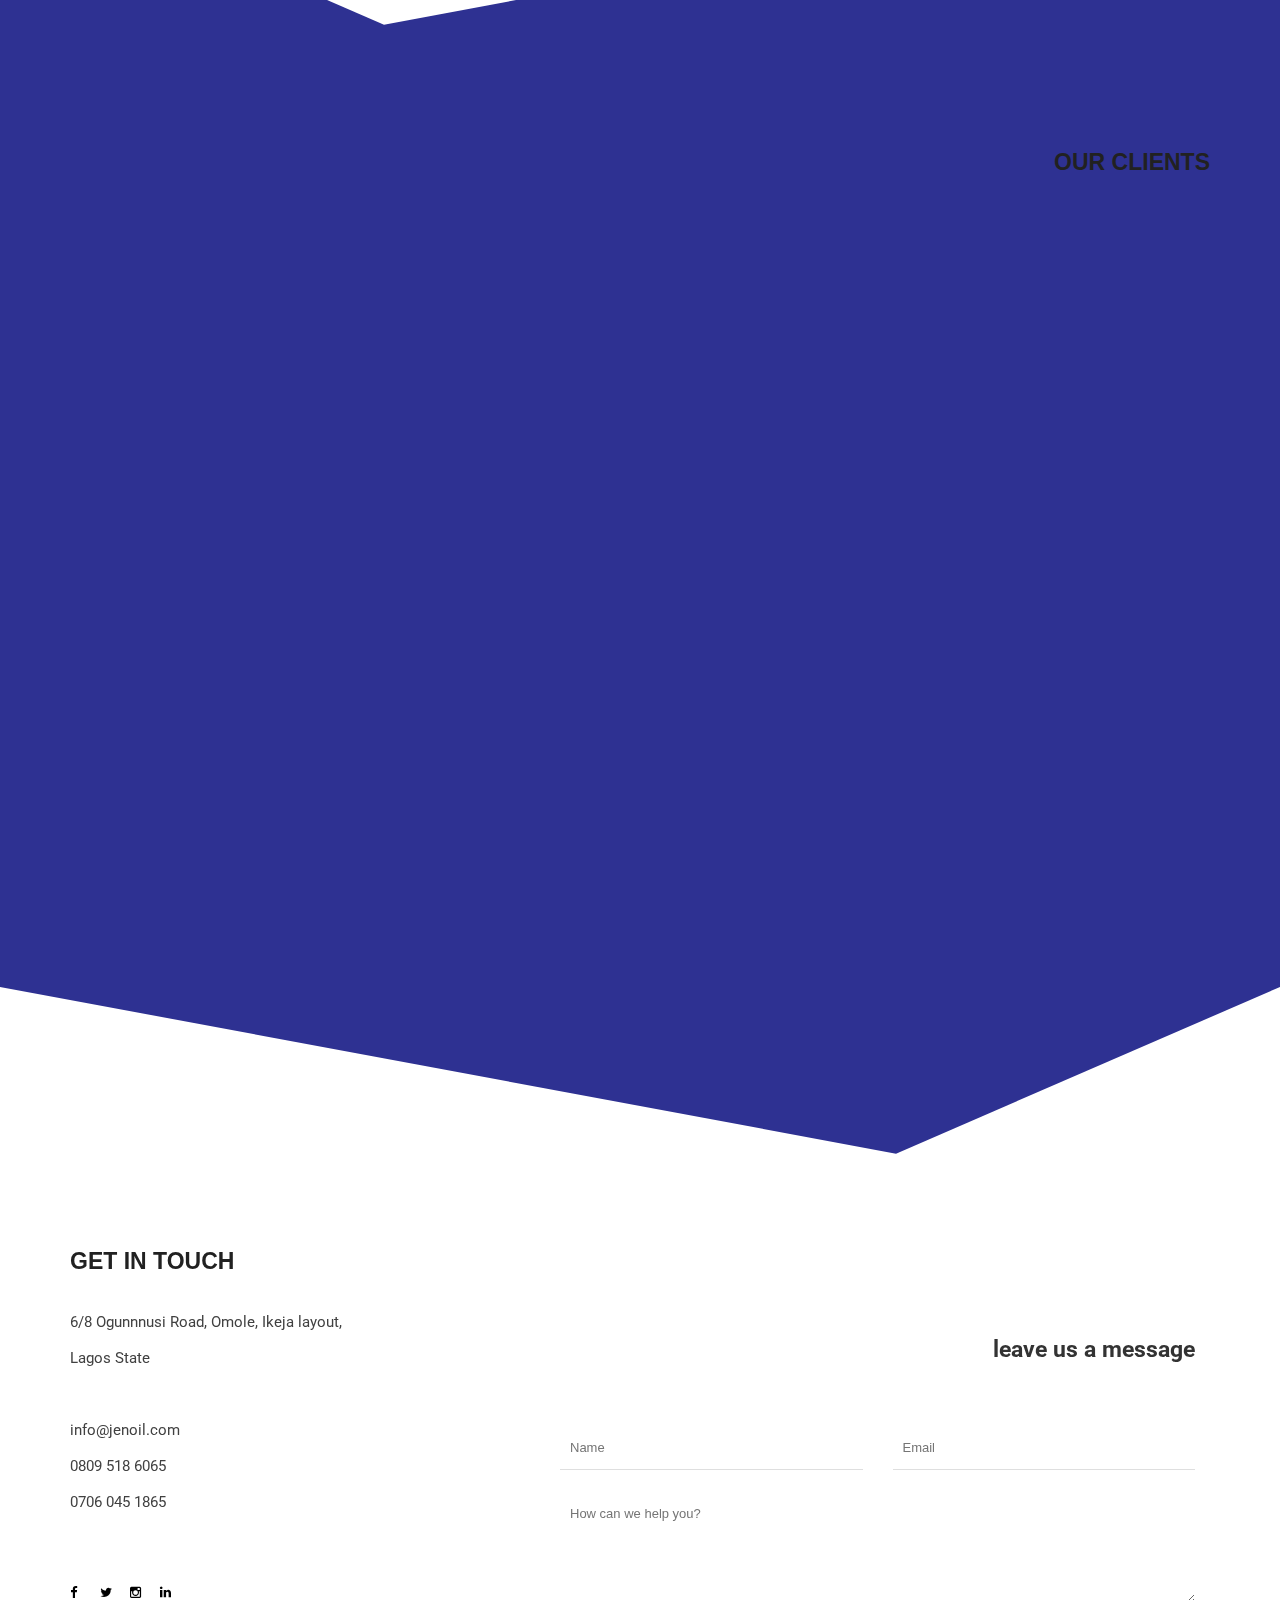
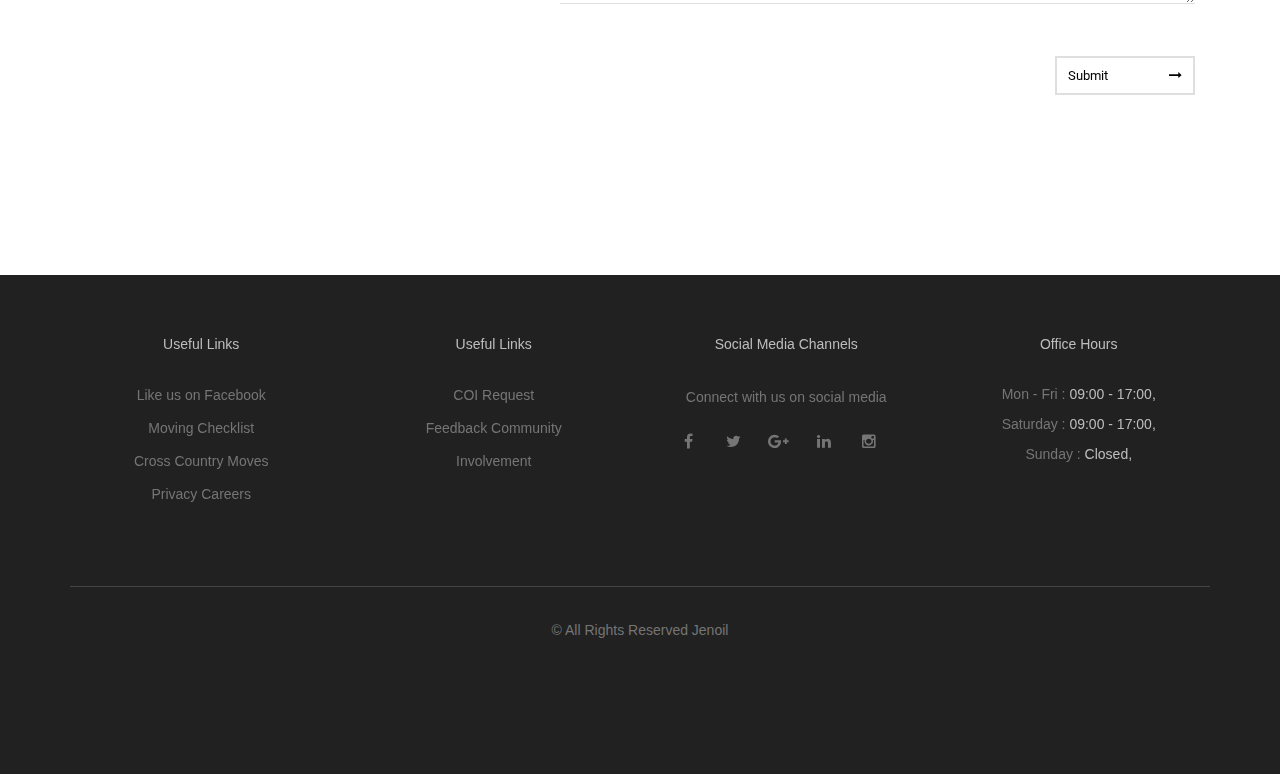
==== commit 651e0b62: "redesign in progress" ====
--- a/index.html
+++ b/index.html
@@ -23,6 +23,7 @@
 <!-- Font icons -->
 <link rel="stylesheet" href="icon-fonts/font-awesome-4.5.0/css/font-awesome.min.css"/>
 <link rel="stylesheet" href="icon-fonts/essential-regular-fonts/essential-icons.css"/>
+<link rel="stylesheet" href="https://cdn.linearicons.com/free/1.0.0/icon-font.min.css">
 
 <!--[if lt IE 9]>
   <script src="https://oss.maxcdn.com/html5shiv/3.7.2/html5shiv.min.js"></script>
@@ -37,23 +38,88 @@
     <div class="loader"></div>
 </div>
      -->
-    <nav>
-        <div class="row">
-            <div class="container">
-                <div class="logo">
-                    <img src="images/logo.png" width="130" height="50">
-                </div>
-                <div class="responsive"><i data-icon="m" class="icon"></i></div>
-                <ul class="nav-menu">
-                    <li><a href="#home" class="smoothScroll">Home</a></li>
-                    <li><a href="#about" class="smoothScroll">About</a></li>
-                    <li><a href="#portfolio" class="smoothScroll">Portfolio</a></li>
-                    <li><a href="#client" class="smoothScroll">Clients</a></li>
-                    <li><a href="#contact" class="smoothScroll">Contact</a></li>
-                </ul>
-            </div>
-        </div>
-    </nav>
+
+            <!-- Header
+            ================================================== -->
+        <header class="clearfix">
+            <nav class="navbar navbar-default navbar-fixed-top" role="navigation">
+                <div class="container">
+                    <div class="top-line">
+                        <div class="row">
+                            <div class="col-sm-8">
+                                <ul class="info-list">
+                                    <li>
+                                        <i class="fa fa-phone"></i>
+                                         Let's Talk : 
+                                        <span>0809 518 6065 -- 0706 045 1865</span>
+                                    </li>
+                                    <li>
+                                        <i class="fa fa-clock-o"></i>
+                                        Mon - Fri :
+                                        <span> 09:00 - 17:00</span>
+                                    </li>
+                                </ul>
+                            </div>  
+                            <div class="col-sm-4">
+                                <ul class="social-icons">
+                                    <li><a class="facebook" href="#"><i class="fa fa-facebook"></i></a></li>
+                                    <li><a class="twitter" href="#"><i class="fa fa-twitter"></i></a></li>
+                                    <li><a class="google" href="#"><i class="fa fa-google-plus"></i></a></li>
+                                    <li><a class="linkedin" href="#"><i class="fa fa-linkedin"></i></a></li>
+                                    <li><a class="instagram" href="#"><i class="fa fa-instagram"></i></a></li>
+                                </ul>
+                            </div>  
+                        </div>
+                    </div>
+                    <!-- Brand and toggle get grouped for better mobile display -->
+                    <div class="navbar-header">
+                        <button type="button" class="navbar-toggle collapsed" data-toggle="collapse" data-target="#bs-example-navbar-collapse-1">
+                            <span class="sr-only">Toggle navigation</span>
+                            <span class="icon-bar"></span>
+                            <span class="icon-bar"></span>
+                            <span class="icon-bar"></span>
+                        </button>
+                       
+                    </div>
+
+                    <!-- Collect the nav links, forms, and other content for toggling -->
+                    <div class="collapse navbar-collapse" id="bs-example-navbar-collapse-1">
+                        <ul class="nav navbar-nav navbar-right">
+                            <li><a class="active" href="index.html">Home</a></li>
+                            <li class="dropdown">
+                              <a href="#" class="dropdown-toggle" data-toggle="dropdown" role="button" aria-haspopup="true" aria-expanded="false">Our Services <span class="caret"></span></a>
+                              <ul class="dropdown-menu">
+                                <li><a href="civil-engineering-construction-services.html">Civil Engineering construction Services</a></li>
+                                <li role="separator" class="divider"></li>
+                                <li><a href="location-and-site-preparation.html">Location and Site preparation</a></li>
+                                <li role="separator" class="divider"></li>
+                                <li><a href="engineering-designs-and-fabrication.html">Engineering Designs and Fabrication</a></li>
+                                <li role="separator" class="divider"></li>
+                                <li><a href="property-development-and-facility-management.html">Property Development and Facility management</a></li>
+                                <li role="separator" class="divider"></li>
+                                <li><a href="general-procurement-and-supply.html">Supply and Rental of Heavy Duty Equipment</a></li>
+                                <li role="separator" class="divider"></li>
+                                <li><a href="marine-consultancy.html">Marine Consultancy</a></li>
+                              </ul>
+                            </li>
+                            <li><a href="about_us.html">About Us</a></li>
+                            <li><a href="projects.html">Projects</a></li>
+                            <li><a href="contact_us.html">Contact us</a></li>
+                            <li class="search"><a href="#" class="open-search"><i class="fa fa-search"></i></a>
+                                <form class="form-search">
+                                    <input type="search" placeholder="Search:"/>
+                                    <button type="submit">
+                                        <i class="fa fa-search"></i>
+                                    </button>
+                                </form>
+                            </li>
+                        </ul>
+                    </div><!-- /.navbar-collapse -->
+                </div><!-- /.container-fluid -->
+            </nav>
+        </header>
+        <!-- End Header -->
+
     
     <!--HOME-->
     <section class="home slider" id="home"> 
@@ -88,81 +154,175 @@
         </svg>
     </section>
     <!--ABOUT-->
+
+        <section class="moving-services-section dgray-bg">
+            <div class="container">
+                <div class="title-section">
+                    <h1>Our Services</h1>
+                    <p>Jenoil Integrated Services is one of the fastest growing indigenous multifaceted engineering companies that offers numerous bespoke services</p>
+                </div>
+                <div class="moving-services-box">
+                    <div class="row">
+                        <div class="col-md-4">
+                            <div class="moving-services-post">
+                                <div class="inner-post">
+                                    <span class="lnr lnr-construction"></span>
+                                    <h2>Civin Engineering Construction Services</h2>
+                                    <p> Our services are available for commercial construction, residential housing projects and civil works. With a vast collective experience in the industry, Jenoil has the knowledge and skill to help make your project plans a reality.</p>
+                                    <a href="civil-engineering-construction-services.html">Read More</a>
+                                </div>
+                                <div class="hover-services">
+                                    <img src="images/serv2.jpg" alt="">
+                                    <div class="inner-hover">
+                                        <p>We hava a range of capabilities and resources to provide our clients with a variety of services in the commercial, industrial and private sectors. These include: </p>
+                                        <ul class="serv-list">
+                                            <li>Road construction .</li>
+                                            <li>Foundations Works.</li>
+                                            <li>Structural Concrete Works.</li>
+                                            <li>Building Construction.</li>
+                                        </ul>
+                                        <a href="civil-engineering-construction-services.html">Read More</a>
+                                    </div>
+                                </div>
+                            </div>
+                        </div>
+                        <div class="col-md-4">
+                            <div class="moving-services-post">
+                                <div class="inner-post">
+                                    <span class="lnr lnr-layers"></span>
+                                    <h2>Location and Site Preparation</h2>
+                                    <p>We undertake grading, earthworks, paving, excavation, removal/ importation and trucking of fill for surface scrapes, trenching and battered slopes. We can undertake both heavy earthworks for major construction purposes.</p>
+                                    <a href="location-and-site-preparation.html">Read More</a>
+                                </div>
+                                <div class="hover-services">
+                                    <img src="images/serv2.jpg" alt="">
+                                    <div class="inner-hover">
+                                        <p>Our site preparation services include </p>
+                                        <ul class="serv-list">
+                                            <li>Land clearing including demolition</li>
+                                            <li>Storm-water drainage & water reticulation</li>
+                                            <li>Consulting for site selection and site development</li>
+                                            <li>Site review, evaluation and testing </li>
+                                            <li>Site pre planning and planning </li>
+                                        </ul>
+                                        <a href="location-and-site-preparation.html">Read More</a>
+                                    </div>
+                                </div>
+                            </div>
+                        </div>
+                        <div class="col-md-4">
+                            <div class="moving-services-post">
+                                <div class="inner-post">
+                                    <span class="lnr lnr-page-break"></span>
+                                    <h2>Pipeline Construction General Services</h2>
+                                    <p>We provide general pipeline engineering services to clients in the commercial, industrial and municipal market segments. Functioning as the “toolbox” for a client’s own engineering organization and growth stimulus.</p>
+                                    <a href="general-procurement-and-supply.html">Read More</a>
+                                </div>
+                                <div class="hover-services">
+                                    <img src="images/serv2.jpg" alt="">
+                                    <div class="inner-hover">
+                                        <p>Our Pipeline Construction services include</p>
+                                        <ul class="serv-list">
+                                            <li>Hydraulic Analysis .</li>
+                                            <li>Feasibility & Economic Studies</li>
+                                            <li>Right-of-Way Acquisition Assistance </li>
+                                            <li>Construction Administration</li>
+                                            <li>Material Specification</li>
+                                            <li>Staff Augmentation</li>
+                                            
+                                        </ul>
+                                        <a href="general-procurement-and-supply.html">Read More</a>
+                                    </div>
+                                </div>
+                            </div>
+                        </div>
+                    </div>
+                    <div class="row">
+                        <div class="col-md-4">
+                            <div class="moving-services-post">
+                                <div class="inner-post">
+                                    <span class="lnr lnr-earth"></span>
+                                    <h2>Maritime Consultancy Services</h2>
+                                    <p>We are well placed to help clients meet their development aspirations, management responsibilities and consenting needs for offshore and coastal environments through tailor-made services.</p>
+                                    <a href="marine-consultancy.html">Read More</a>
+                                </div>
+                                <div class="hover-services">
+                                    <img src="images/serv2.jpg" alt="">
+                                    <div class="inner-hover">
+                                        <p>We offer customers a comprehensive suite of support services including </p>
+                                        <ul class="serv-list">
+                                            <li>Barge management involving operations, repairs & maintenance</li>
+                                            <li>Full condition survey & appraisals of marine vessels/equipment </li>
+                                            <li>Anchor handling and mooring</li>
+                                            <li>standby safety services</li>
+                                        </ul>
+                                        <a href="marine-consultancy.html">Read More</a>
+                                    </div>
+                                </div>
+                            </div>
+                        </div>
+                        <div class="col-md-4">
+                            <div class="moving-services-post">
+                                <div class="inner-post">
+                                    <span class="lnr lnr-laptop"></span>
+                                    <h2>Engineering Designs & Fabrication</h2>
+                                    <p>Our expertise in engineering design and quality procedures, demonstrates our unique background and special ability to add value to any Engineering & Design project in Nigeria with new technologies and best practices.</p>
+                                    <a href="engineering-designs-and-fabrication.html">Read More</a>
+                                </div>
+                                <div class="hover-services">
+                                    <img src="images/serv2.jpg" alt="">
+                                    <div class="inner-hover">
+                                        <p>We are committed to accurately understanding the needs of each client and to identifying innovative, economically feasible and environmentally responsible solutions. </p>
+                                        <ul class="serv-list">
+                                            <li>Process Engineering Design.</li>
+                                            <li>Design Project Oversight.</li>
+                                            <li>Project Engineering and Management </li>
+                                        </ul>
+                                        <a href="engineering-designs-and-fabrication.html">Read More</a>
+                                    </div>
+                                </div>
+                            </div>
+                        </div>
+                        <div class="col-md-4">
+                            <div class="moving-services-post">
+                                <div class="inner-post">
+                                    <span class="lnr lnr-apartment"></span>
+                                    <h2>Preoperty Development and Facility Management</h2>
+                                    <p>We are a full service property 
+management company, which includes leasing, rentals, maintenance, bill payment and financial reporting. We have an experienced and dedicated staff of property managers, leasing associates, maintenance and vendor managers, maintenance personnel and bookkeepers.</p>
+                                    <a href="property-development-and-facility-management.html">Read More</a>
+                                </div>
+                                <div class="hover-services">
+                                    <img src="images/serv2.jpg" alt="">
+                                    <div class="inner-hover">
+                                        <p>We provide full service consultation which includes: creating financials, searching for real estate opportunities, and researching the best option for financing. We take you from the opportunity to the closing. </p>
+                                        <ul class="serv-list">
+                                            <li>Machinery overhauls and part replacement.</li>
+                                            <li>Total support consolidated maintenance</li>
+                                            <li>Inventory analysis and control.</li>
+                                            <li>Equipment maintenance, planning, scheduling & tracking.</li>
+                                            <li>Process improvement & enhancements .</li>
+                                        </ul>
+                                        <a href="property-development-and-facility-management.html">Read More</a>
+                                    </div>
+                                </div>
+                            </div>
+                        </div>
+                    </div>
+                    <div class="row">
+                        
+                        
+                    </div>
+                </div>
+            </div>
+        </section>
+        <!-- End moving-services section -->
+
+
     <section class="about dgray-bg" id="about">
+
 <div class="about type-1 padbot_120">
-            <div class="container">
-                <!-- about image -->
-                <div class="col-md-4 col-sm-12 about-image top_30">
-                    <div class="row">
-                        <img src="images/06.jpg" alt="">
-                    </div>
-                </div>
-                <!-- about text -->
-                <div class="col-md-7 col-md-offset-1 col-sm-12 about-text">
-                    <div class="section-title dleft bottom_30">
-                      <br>
-                        <h1>ABOUT US</h1>
-                        <p>Jenoil Integrated Services is one of the fastest growing indigenous multifaceted engineering comapnies that specialize in;
-                    </p>
-                    <br>
-                    <ul>
-                        <a href="civil-engineering-construction-services.html" target="_blank"><li class="wow fadeInUp" data-wow-delay="0.3s">Civil Engineering construction Services</li></a>
-                        <a href="location-and-site-preparation.html" target="_blank"><li class="wow fadeInUp" data-wow-delay="0.6s">Location and Site preparation</li></a>
-                        <a href="engineering-designs-and-fabrication.html" target="_blank"><li class="wow fadeInUp" data-wow-delay="0.9s">Engineering Designs and Fabrication</li></a>
-                        <a href="property-development-and-facility-management.html" target="_blank"><li class="wow fadeInUp" data-wow-delay="1.2s">Property Development and Facility management</li></a>
-                        <a href="general-procurement-and-supply.html" target="_blank"><li class="wow fadeInUp" data-wow-delay="1.5s">Supply and Rental of Heavy Duty Equipment</li></a>
-                         <a href="marine-consultancy.html"><li class="wow fadeInUp" data-wow-delay="1.8s">Marine Consultancy</li></a>
-                    </ul>
-                    </div>
-                    
-                </div>
-                
-                <!-- work areas -->
-                <div class="owl-carousel work-areas top_120 bottom_120" data-pagination="false" data-autoplay="5000" data-items-desktop="3" data-items-desktop-small="3" data-items-tablet="2" data-items-tablet-small="1">
-                    <!-- an area -->
-                    <div class="area col-md-12 item">
-                        <div class="icon">
-                            <i data-icon="1" class="icon"></i>
-                        </div>
-                        <div class="text">
-                            <h1>Our Vision</h1>
-                            <p>Our Vision is to be the number one preferred construction company bearing reference to our prompt delivery and qualitative output</p>
-                        </div>
-                    </div>
-                    <!-- an area -->
-                    <div class="area col-md-12 item">
-                        <div class="icon">
-                            <i data-icon="4" class="icon"></i>
-                        </div>
-                        <div class="text">
-                            <h6>Our Mission</h6>
-                            <p>Our mission is to provide personal and objective service to every client by handling every project large or small with the highest degree of quality and efficiency and having customers satisfaction as our optimal goal.</p>
-                        </div>
-                    </div>
-                    <!-- an area -->
-                    <div class="area col-md-12 item">
-                        <div class="icon">
-                            <i data-icon="#" class="icon"></i>
-                        </div>
-                        <div class="text">
-                            <h6>Core Values</h6>
-                            <p>We value commitment, integrity , honesty and respect in all our business dealings. Our core values penetrate through our entire organization and serve as our business foundation.</p>
-                        </div>
-                    </div>
-                    <!-- an area -->
-                    <div class="area col-md-12 item">
-                        <div class="icon">
-                            <i data-icon="!" class="icon"></i>
-                        </div>
-                        <div class="text">
-                            <h6>Competence</h6>
-                            <p>We boast of a team of experienced and dedicated specialists with many years of field experience on a wide variety of projects. They are able to discuss design issues and offer solutions to meet and surpass our clients' requirements</p>
-                        </div>
-                    </div>
-                    
-                </div>
-
-            </div>
+            
         <svg class="diagonal-gray" width="100%" height="170" viewBox="0 0 100 102" preserveAspectRatio="none">
             <path d="M0 0 L70 100 L100 0 Z"></path>
         </svg>
@@ -172,50 +332,55 @@
     <!--PORTFOLIO-->
     <section class="portfolio" id="portfolio">
         <div class="container">
-            <div class="section-title dleft top_120 bottom_90">
-                <h2>PORTFOLIO</h2>
-                <div class="portfolio_filter">
-                    <ul>
-                        <li class="select-cat" data-filter="*">All</li>
-                        <li data-filter=".web-design">Road Construction</li>
-                        <li data-filter=".aplication">Foundation Works</li>
-                        <li data-filter=".development">Building Construction</li>
-                        <li data-filter=".development">Electrical Installations</li>
-                    </ul>
-                </div>
-            </div>
-            <!--Portfolio Items-->  
-            <div class="row">
-                <div class="col-md-12 col-sm-12 col-xs-12">
-                    <div class="isotope_items row">
-                        <!-- Item -->
-                        <a href="images/01.jpg" class="single_item link development col-md-4 col-sm-6 wow fadeInUp" data-wow-delay="0.3s">  
-                            <img src="images/01.jpg" alt=""> 
-                        </a>
-                        <!-- Item -->
-                        <a href="images/04.jpg" class="single_item link aplication col-md-4 col-sm-6 wow fadeInUp" data-wow-delay="0.6s">
-                            <img src="images/04.jpg" alt=""> 
-                        </a>
-                        <!-- Item -->
-                        <a href="images/03.jpg" class="single_item link development col-md-4 col-sm-6 wow fadeInUp" data-wow-delay="0.9s">
-                            <img src="images/03.jpg" alt=""> 
-                        </a>
-                        <!-- Item -->
-                        <a href="images/04.jpg" class="single_item link web-design col-md-4 col-sm-6 wow fadeInUp" data-wow-delay="1.2s">
-                            <img src="images/04.jpg" alt=""> 
-                        </a>
-                        <!-- Item -->
-                        <a href="images/05.jpg" class="single_item link aplication col-md-4 col-sm-6 wow fadeInUp" data-wow-delay="1.5s">
-                            <img src="images/05.jpg" alt=""> 
-                        </a>
-                        <!-- Item -->
-                        <a href="images/06.jpg" class="single_item link aplication col-md-4 col-sm-6 wow fadeInUp" data-wow-delay="1.8s">
-                            <img src="images/06.jpg" alt=""> 
-                        </a>
-                    </div>
-                </div>
-                </div>
-        </div>
+                <!-- about image -->
+                
+                <!-- work areas -->
+                <div class="owl-carousel work-areas top_120 bottom_120" data-pagination="false" data-autoplay="5000" data-items-desktop="3" data-items-desktop-small="3" data-items-tablet="2" data-items-tablet-small="1">
+                    <!-- an area -->
+                    <div class="area col-md-12 item">
+                        <div class="icon">
+                            <i data-icon="1" class="icon"></i>
+                        </div>
+                        <div class="text">
+                            <h1>Our Vision</h1>
+                            <p>Our Vision is to be the number one preferred construction company bearing reference to our prompt delivery and qualitative output.</p>
+                        </div>
+                    </div>
+                    <!-- an area -->
+                    <div class="area col-md-12 item">
+                        <div class="icon">
+                            <i data-icon="4" class="icon"></i>
+                        </div>
+                        <div class="text">
+                            <h6>Our Mission</h6>
+                            <p>Our mission is to provide personal and objective service to every client by handling every project large or small with the highest degree of quality and efficiency and having customers satisfaction as our optimal goal.</p>
+                        </div>
+                    </div>
+                    <!-- an area -->
+                    <div class="area col-md-12 item">
+                        <div class="icon">
+                            <i data-icon="#" class="icon"></i>
+                        </div>
+                        <div class="text">
+                            <h6>Core Values</h6>
+                            <p>We value commitment, integrity , honesty and respect in all our business dealings. Our core values penetrate through our entire organization and serve as our business foundation.</p>
+                        </div>
+                    </div>
+                    <!-- an area -->
+                    <div class="area col-md-12 item">
+                        <div class="icon">
+                            <i data-icon="!" class="icon"></i>
+                        </div>
+                        <div class="text">
+                            <h6>Competence</h6>
+                            <p>We boast of a team of experienced and dedicated specialists with many years of field experience on a wide variety of projects. They are able to discuss design issues and offer solutions to meet and surpass our clients' requirements</p>
+                        </div>
+                    </div>
+                    
+                </div>
+
+            </div>
+        
         <svg class="diagonal-white" width="100%" height="170" viewBox="0 0 100 102" preserveAspectRatio="none">
             <path d="M0 0 L30 100 L100 0 Z"></path>
         </svg>
@@ -234,8 +399,8 @@
                         <div class="client-image">
                             <img src="images/dpr.jpg">
                         </div>
-                        <h2 class="client-title">DPR</h2>
-                        <p>Lorem ipsum dolor sit amet, consectetur adipiscing elit, sed do eiusmod tempor incididunt ut labore et dolore magna aliqua. Ut enim ad minim veniam, quis nostrud exercitation ullamco laboris nisi ut aliquip ex ea commodo consequat. Duis aute irure dolor in reprehenderit in voluptate velit esse cillum dolore eu fugiat nulla pariatur. Excepteur sint occaecat cupidatat non proident, sunt in culpa qui officia deserunt mollit anim id est laborum.</p>
+                        <h2 class="client-title">Department Of Petroleum Resources(DPR)</h2>
+                        <p>Department of Petroleum Resource (DPR) is a department under the Nigerian Federal Ministry of Petroleum Resources (FMPR), DPR has the statutory responsibility of ensuring compliance to petroleum laws, regulations and guidelines in the Oil and Gas Industry.</p>
 
 
                         <!-- <span class="client-info"><span>Larry Stark</span> - 7 September 2016 </span> -->
@@ -246,15 +411,15 @@
                             <img src="images/lagos.png">
                         </div>
                         <h2 class="client-title">Lagos State Governement</h2>
-                        <p>Lorem ipsum dolor sit amet, consectetur adipiscing elit, sed do eiusmod tempor incididunt ut labore et dolore magna aliqua. Ut enim ad minim veniam, quis nostrud exercitation ullamco laboris nisi ut aliquip ex ea commodo consequat. Duis aute irure dolor in reprehenderit in voluptate velit esse cillum dolore eu fugiat nulla pariatur. Excepteur sint occaecat cupidatat non proident, sunt in culpa qui officia deserunt mollit anim id est laborum.</p>
+                        <p>Lagos State is a state in the southwestern geopolitical zone of Nigeria. The smallest in area of Nigeria's 36 states, It is arguably the most economically important state of the country, the nation's largest urban area. It is a major financial centre and would be the fifth largest economy in Africa, if it were a country.</p>
                         <!-- <span class="client-info"><span>Larry Stark</span> - 7 September 2016 </span> -->
                     </a>
                     <a href="#" class="col-lg-4 col-md-4 col-sm-6 col-xs-12 client-content wow hidden-sm fadeInUp" data-wow-delay="0.8s">
                         <div class="client-image">
                             <img src="images/tcn.jpg">
                         </div>
-                        <h2 class="client-title">TCN</h2>
-                        <p>Lorem ipsum dolor sit amet, consectetur adipiscing elit, sed do eiusmod tempor incididunt ut labore et dolore magna aliqua. Ut enim ad minim veniam, quis nostrud exercitation ullamco laboris nisi ut aliquip ex ea commodo consequat. Duis aute irure dolor in reprehenderit in voluptate velit esse cillum dolore eu fugiat nulla pariatur. Excepteur sint occaecat cupidatat non proident, sunt in culpa qui officia deserunt mollit anim id est laborum. </p>
+                        <h2 class="client-title">Transmission Company of Nigeria(TCN)</h2>
+                        <p>TCN was incorporated in November 2005. Being one of the 18 unbundled Business Units under the Power Holding Company of Nigeria (PHCN), TCN was issued a transmission License on 1st July, 2006. It was subsequently issued two licences on June 10, 2013 for electricty transmission and system operations.</p>
                         <!-- <span class="client-info"><span>Larry Stark</span> - 7 September 2016 </span> -->
                     </a>
                    <!--  <a href="client-page.html" class="sitebtn pull-right top_45">Load More</a> -->
@@ -313,18 +478,76 @@
                 </div>
         </div>
     </section>
-    <footer>
-        <div class="container">
-            <div class="social">
-                <a href="#">facebook </a>
-                <a href="#">twitter </a>
-                <a href="#">instagram </a>
-                <a href="#">linkedin </a>
-            </div>
-            <p>Copyright © 2020 Jenoil, All rights Reserved.</p>
-        </div>
-    </footer>   
-    
+    <!-- footer 
+            ================================================== -->
+        <footer>
+            <div class="container">
+
+                <div class="up-footer">
+                    <div class="row">
+
+                        <div class="col-md-3">
+                            <div class="footer-widget useful-widget">
+                                <h3>Useful Links</h3>
+                                <ul class="useful-list">
+                                    <li><a href="#">Like us on Facebook</a></li>
+                                    <li><a href="#">Moving Checklist</a></li>
+                                    <li><a href="#">Cross Country Moves</a></li>
+                                    <li><a href="#">Privacy Careers</a></li>
+                                </ul>
+                            </div>
+                        </div>
+
+                        <div class="col-md-3">
+                            <div class="footer-widget useful-widget">
+                                <h3>Useful Links</h3>
+                                <ul class="useful-list">
+                                    <li><a href="#">COI Request</a></li>
+                                    <li><a href="#">Feedback Community</a></li>
+                                    <li><a href="#">Involvement</a></li>
+                                </ul>
+                            </div>
+                        </div>
+
+                        <div class="col-md-3">
+                            <div class="footer-widget social-widget">
+                                <h3>Social Media Channels</h3>
+                                <p>Connect with us on social media </p>
+                                <ul class="social-icons">
+                                    <li><a class="facebook" href="#"><i class="fa fa-facebook"></i></a></li>
+                                    <li><a class="twitter" href="#"><i class="fa fa-twitter"></i></a></li>
+                                    <li><a class="google" href="#"><i class="fa fa-google-plus"></i></a></li>
+                                    <li><a class="linkedin" href="#"><i class="fa fa-linkedin"></i></a></li>
+                                    <li><a class="instagram" href="#"><i class="fa fa-instagram"></i></a></li>
+                                </ul>
+                            </div>
+                        </div>
+
+                        <div class="col-md-3">
+                            <div class="footer-widget working-widget">
+                                <h3>Office Hours</h3>
+                                <ul class="work-list">
+                                    <li>
+                                        Mon - Fri : <span>09:00 - 17:00,</span>
+                                    </li>
+                                    <li>
+                                        Saturday : <span>09:00 - 17:00,</span>
+                                    </li>
+                                    <li>
+                                        Sunday : <span>Closed,</span>
+                                    </li>
+                                </ul>
+                            </div>
+                        </div>
+
+                    </div>
+                </div>
+
+                <p class="copyright-line">© All Rights Reserved Jenoil</p>
+
+            </div>
+        </footer>
+        <!-- End footer -->
 <!-- Javascripts -->
 <script src="js/jquery-2.1.4.min.js"></script><!-- jQuery library -->
 <script src="js/bootstrap.min.js"></script> 
--- a/css/style.css
+++ b/css/style.css
@@ -29,38 +29,6 @@
 	height: 100%;
 }
 
-nav{
-    position: fixed; 
-    background: #fff;
-    z-index: 1000;
-    width: 100%;
-    padding: 30px;
-    display: none;
-    -webkit-box-shadow: 0px 2px 92px 0px rgba(0, 0, 0, 0.18);
-    -moz-box-shadow: 0px 2px 92px 0px rgba(0, 0, 0, 0.18);
-    box-shadow: 0px 2px 92px 0px rgba(0, 0, 0, 0.18);
-}
-
-.nav-menu{
-    float: right;
-    line-height: 32px;
-}
-
-nav ul li{
-    float: left;
-    margin-right: 15px;
-    font-family: 'Roboto', sans-serif;
-    font-size: 14px;
-}
-
-nav ul li a{
-    color: #000;
-}
-
-nav ul li a:hover{
-    color: #afafaf!important;
-}
-
 .logo{
     float: left;
 }
@@ -432,8 +400,8 @@
 }
 
 .diag p{
-    font-size: 15px;
-    color: #ffffff;
+    font-size: 18px;
+    color: #777777;
     line-height: 28px;
 }
 
@@ -1109,7 +1077,10 @@
 
 @media screen and (max-width: 767px) {
 
-
+    section.moving-services-section .moving-services-box .moving-services-post {
+    padding: 30px; }
+    section.moving-services-section .moving-services-box .moving-services-post .hover-services .inner-hover {
+      padding: 35px 30px; }
     
     .home-content h1{
         font-size: 32px;
@@ -1330,14 +1301,1073 @@
     color:#ffffff;
 }
 
-
-
-
-
-
-
-
-
-
-
-
+.title-section {
+  text-align: center;
+  margin-bottom: 40px;
+  position: relative; }
+  .title-section p {
+    font-family: "Montserrat", sans-serif;
+    max-width: 770px;
+    margin: 0 auto;
+    color: #c5cae9; }
+
+.title-section.white-style h1 {
+  color: #ffffff; }
+
+/*------------------------------------------------- */
+/* =  moving services section */
+/*------------------------------------------------- */
+section.moving-services-section {
+  padding: 40px 0;
+  background: #2e3192; }
+  section.moving-services-section .moving-services-box .moving-services-post {
+    position: relative;
+    padding: 50px 60px;
+    background: #fff;
+    text-align: center;
+    margin-bottom: 30px;
+    -webkit-border-radius: 6px;
+    -moz-border-radius: 6px;
+    -ms-border-radius: 6px;
+    border-radius: 6px;
+    overflow: hidden;
+    transition: all 0.25s ease-in-out;
+    -moz-transition: all 0.25s ease-in-out;
+    -webkit-transition: all 0.25s ease-in-out;
+    -o-transition: all 0.25s ease-in-out; }
+    section.moving-services-section .moving-services-box .moving-services-post .inner-post span, section.moving-services-section .moving-services-box .moving-services-post .inner-post i {
+      display: inline-block;
+      color: #3f51b5;
+      font-size: 38px;
+      margin-bottom: 20px; }
+    section.moving-services-section .moving-services-box .moving-services-post .inner-post p {
+      margin-bottom: 13px; }
+    section.moving-services-section .moving-services-box .moving-services-post .inner-post a {
+      color: #3f51b5;
+      font-size: 11px;
+      font-weight: 600;
+      font-family: "Montserrat", sans-serif;
+      text-transform: uppercase;
+      padding: 10px 27px;
+      background: transparent;
+      border: 2px solid #eeeeee;
+      -webkit-border-radius: 20px;
+      -moz-border-radius: 20px;
+      -ms-border-radius: 20px;
+      border-radius: 20px; }
+    section.moving-services-section .moving-services-box .moving-services-post .hover-services {
+      position: absolute;
+      top: 50%;
+      left: 0;
+      width: 100%;
+      height: 100%;
+      overflow: hidden;
+      opacity: 0;
+      transition: all 0.3s ease-in-out;
+      -moz-transition: all 0.3s ease-in-out;
+      -webkit-transition: all 0.3s ease-in-out;
+      -o-transition: all 0.3s ease-in-out;
+      -webkit-border-radius: 6px;
+      -moz-border-radius: 6px;
+      -ms-border-radius: 6px;
+      border-radius: 6px; }
+      section.moving-services-section .moving-services-box .moving-services-post .hover-services img {
+        position: absolute;
+        top: 0;
+        left: 0;
+        width: 100%;
+        height: 100%;
+        -webkit-border-radius: 6px;
+        -moz-border-radius: 6px;
+        -ms-border-radius: 6px;
+        border-radius: 6px; }
+      section.moving-services-section .moving-services-box .moving-services-post .hover-services .inner-hover {
+        position: relative;
+        z-index: 3;
+        padding: 65px 80px; }
+        section.moving-services-section .moving-services-box .moving-services-post .hover-services .inner-hover p {
+          color: #fff;
+          margin-bottom: 15px; }
+        section.moving-services-section .moving-services-box .moving-services-post .hover-services .inner-hover ul.serv-list {
+          margin-bottom: 25px;
+          text-align: left;
+          padding-left: 10px; }
+          section.moving-services-section .moving-services-box .moving-services-post .hover-services .inner-hover ul.serv-list li {
+            color: #fff;
+            font-size: 18px;
+            font-family: "Montserrat", sans-serif;
+            font-weight: 500;
+            margin-bottom: 5px; }
+        section.moving-services-section .moving-services-box .moving-services-post .hover-services .inner-hover a {
+          color: #fff;
+          font-size: 11px;
+          font-weight: 600;
+          font-family: "Montserrat", sans-serif;
+          text-transform: uppercase;
+          padding: 10px 27px;
+          background: transparent;
+          border: 2px solid #fff;
+          -webkit-border-radius: 20px;
+          -moz-border-radius: 20px;
+          -ms-border-radius: 20px;
+          border-radius: 20px; }
+        section.moving-services-section .moving-services-box .moving-services-post .hover-services .inner-hover a:hover {
+          background: #fff;
+          color: #3f51b5; }
+    section.moving-services-section .moving-services-box .moving-services-post .hover-services:before {
+      content: '';
+      position: absolute;
+      top: 0;
+      left: 0;
+      width: 100%;
+      height: 100%;
+      background: rgba(64, 81, 181, 0.9);
+      z-index: 2;
+      -webkit-border-radius: 6px;
+      -moz-border-radius: 6px;
+      -ms-border-radius: 6px;
+      border-radius: 6px; }
+  section.moving-services-section .moving-services-box .moving-services-post:hover {
+    box-shadow: 0 0 25px #9f9f9f;
+    -webkit-box-shadow: 0 0 25px #9f9f9f;
+    -moz-box-shadow: 0 0 25px #9f9f9f;
+    -o-box-shadow: 0 0 25px #9f9f9f; }
+    section.moving-services-section .moving-services-box .moving-services-post:hover .hover-services {
+      top: 0;
+      opacity: 1; }
+
+.paragraph, .form-search input[type="search"], p, section.blog-section .blog-box .blog-post ul.post-meta li, .pagination-box a.prev,
+.pagination-box a.next {
+  font-size: 14px;
+  color: #999999;
+  font-family: "Open Sans", sans-serif;
+  font-weight: 400;
+  line-height: 28px;
+  margin: 0 0 10px; }
+
+.heading1, h1 {
+  color: #ffffff;
+  font-size: 36px;
+  font-family: "Montserrat", sans-serif;
+  font-weight: 500;
+  line-height: 44px;
+  margin: 0 0 20px; }
+
+.heading2, h2 {
+  color: #212121;
+  font-size: 20px;
+  font-family: "Montserrat", sans-serif;
+  font-weight: 400;
+  margin: 0 0 10px;
+  line-height: 28px; }
+
+.heading3, h3 {
+  color: #333333;
+  font-size: 14px;
+  font-family: "Montserrat", sans-serif;
+  font-weight: 400;
+  margin: 0;
+  line-height: 28px; }
+
+.back-cover {
+  background-size: cover !important;
+  -webkit-background-size: cover !important;
+  -moz-background-size: cover !important;
+  -o-background-size: cover !important; }
+
+.anchor, a {
+  display: inline-block;
+  text-decoration: none !important;
+  transition: all 0.2s ease-in-out;
+  -moz-transition: all 0.2s ease-in-out;
+  -webkit-transition: all 0.2s ease-in-out;
+  -o-transition: all 0.2s ease-in-out; }
+
+
+.navbar-default {
+  background: white;
+  box-shadow: 0 0px 3px #a1a1a1;
+  -webkit-box-shadow: 0 0px 3px #a1a1a1;
+  -moz-box-shadow: 0 0px 3px #a1a1a1;
+  -o-box-shadow: 0 0px 3px #a1a1a1;
+  border: none;
+  transition: all 0.2s ease-in-out;
+  -moz-transition: all 0.2s ease-in-out;
+  -webkit-transition: all 0.2s ease-in-out;
+  -o-transition: all 0.2s ease-in-out;
+  margin: 0; }
+
+.navbar-header {
+  z-index: 99;
+  position: relative; }
+
+.navbar-brand {
+  height: auto;
+  transition: all 0.2s ease-in-out;
+  -moz-transition: all 0.2s ease-in-out;
+  -webkit-transition: all 0.2s ease-in-out;
+  -o-transition: all 0.2s ease-in-out;
+  padding: 23px 15px;
+  z-index: 99999; }
+
+.navbar-nav {
+  transition: all 0.2s ease-in-out;
+  -moz-transition: all 0.2s ease-in-out;
+  -webkit-transition: all 0.2s ease-in-out;
+  -o-transition: all 0.2s ease-in-out; }
+  .navbar-nav > li > a {
+    color: #212121 !important;
+    font-size: 18px;
+    font-family: "Montserrat", sans-serif;
+    font-weight: 400;
+    text-transform: uppercase;
+    transition: all 0.2s ease-in-out;
+    -moz-transition: all 0.2s ease-in-out;
+    -webkit-transition: all 0.2s ease-in-out;
+    -o-transition: all 0.2s ease-in-out;
+    padding: 25px 15px;
+    border-bottom: 1px solid transparent; }
+  .navbar-nav > li > a:hover,
+  .navbar-nav > li > a.active {
+    color: #3f51b5 !important;
+    border-bottom: 1px solid #3f51b5; }
+  .navbar-nav > li > a.open-search {
+    border-bottom: 1px solid transparent; }
+  .navbar-nav li.drop {
+    position: relative; }
+  .navbar-nav li:hover ul.drop-down {
+    opacity: 1;
+    visibility: visible; }
+  .navbar-nav li.search {
+    position: inherit; }
+
+.top-line {
+  padding: 16px 0;
+  border-bottom: 1px solid #f2f2f2;
+  transition: all 0.2s ease-in-out;
+  -moz-transition: all 0.2s ease-in-out;
+  -webkit-transition: all 0.2s ease-in-out;
+  -o-transition: all 0.2s ease-in-out;
+  overflow: hidden; }
+  .top-line ul.info-list li {
+    display: inline-block;
+    margin-right: 25px;
+    color: #999999;
+    font-size: 13px;
+    font-family: "Montserrat", sans-serif; }
+    .top-line ul.info-list li i {
+      font-size: 14px;
+      margin-right: 10px; }
+  .top-line ul.social-icons {
+    text-align: right; }
+    .top-line ul.social-icons li {
+      display: inline-block;
+      margin-left: 9px; }
+      .top-line ul.social-icons li a {
+        font-size: 14px;
+        color: #999999; }
+      .top-line ul.social-icons li a:hover {
+        color: #3f51b5; }
+
+header.active .top-line {
+  height: 0;
+  padding: 0; }
+
+.navbar-collapse {
+  position: relative; }
+
+ul.drop-down {
+  position: absolute;
+  width: 230px;
+  top: 100%;
+  left: 0;
+  visibility: hidden;
+  padding: 10px 0;
+  border-top: 2px solid #3f51b5;
+  opacity: 0;
+  transition: all 0.2s ease-in-out;
+  -moz-transition: all 0.2s ease-in-out;
+  -webkit-transition: all 0.2s ease-in-out;
+  -o-transition: all 0.2s ease-in-out;
+  background: rgba(255, 255, 255, 0.98); }
+  ul.drop-down li {
+    display: block; }
+    ul.drop-down li a {
+      padding: 10px 20px;
+      display: block;
+      color: #212121;
+      font-size: 12px;
+      font-family: "Montserrat", sans-serif;
+      font-weight: 700;
+      text-transform: uppercase;
+      margin: 0; }
+    ul.drop-down li a:hover {
+      color: #3f51b5; }
+
+
+
+.form-search {
+  position: absolute;
+  top: 100%;
+  right: 0;
+  left: 0;
+  width: 100%;
+  background: #f5f5f5;
+  padding: 4px;
+  visibility: hidden;
+  opacity: 0;
+  transition: all 0.2s ease-in-out;
+  -moz-transition: all 0.2s ease-in-out;
+  -webkit-transition: all 0.2s ease-in-out;
+  -o-transition: all 0.2s ease-in-out; }
+  .form-search input[type="search"] {
+    margin: 0;
+    color: #212121;
+    padding: 8px 10px;
+    border: none;
+    width: 100%;
+    outline: none;
+    background: transparent;
+    transition: all 0.2s ease-in-out;
+    -moz-transition: all 0.2s ease-in-out;
+    -webkit-transition: all 0.2s ease-in-out;
+    -o-transition: all 0.2s ease-in-out; }
+  .form-search button {
+    background: transparent;
+    border: none;
+    float: right;
+    margin-top: -30px;
+    margin-right: 10px;
+    position: relative;
+    z-index: 2; }
+  .form-search button i {
+    color: #3f51b5;
+    font-size: 16px; }
+
+.form-search.active {
+  visibility: visible;
+  opacity: 1; }
+
+
+section.page-banner-section {
+  padding: 70px 0;
+  margin-top: 120px;
+  overflow: hidden;
+  position: relative; }
+  section.page-banner-section .container {
+    position: relative;
+    z-index: 2; }
+  section.page-banner-section h1 {
+    float: left;
+    font-size: 60px;
+    line-height: 60px;
+    font-weight: 500;
+    color: #ffffff;
+    margin: 0; }
+  section.page-banner-section a {
+    float: right;
+    color: #3f51b5;
+    font-size: 11px;
+    font-weight: 600;
+    font-family: "Montserrat", sans-serif;
+    text-transform: uppercase;
+    padding: 12px 45px;
+    background: #fff;
+    margin-top: 15px;
+    -webkit-border-radius: 20px;
+    -moz-border-radius: 20px;
+    -ms-border-radius: 20px;
+    border-radius: 20px;
+    box-shadow: 0 6px 10px #313b75;
+    -webkit-box-shadow: 0 6px 10px #313b75;
+    -moz-box-shadow: 0 6px 10px #313b75;
+    -o-box-shadow: 0 6px 10px #313b75; }
+  section.page-banner-section a:hover {
+    background: #f64747;
+    color: #fff;
+    box-shadow: 0 12px 25px #2a3263;
+    -webkit-box-shadow: 0 12px 25px #2a3263;
+    -moz-box-shadow: 0 12px 25px #2a3263;
+    -o-box-shadow: 0 12px 25px #2a3263; }
+
+section.page-banner-section:after {
+  content: '';
+  position: absolute;
+  top: 0;
+  left: 0;
+  width: 100%;
+  height: 100%;
+  background: rgba(64, 81, 181, 0.9); }
+
+section.page-banner-section.contact {
+  /*
+   * Set a counter and get the length of the image path.
+   */
+  /*
+   * Loop ver the image path and figure out the
+   * position of the dot where the extension begins.
+   */
+  /*
+   * If we were able to figure out where the extension is,
+   * slice the path into a base and an extension. Use that to
+   * calculate urls for different density environments. Set
+   * values for different environments.
+   */
+  /*
+     * Set a base background for 1x environments.
+     */
+  background: #111 url("../images/01") center center no-repeat;
+  background-size: cover;
+  /*
+     * Create an @2x-ish media query.
+     */
+  /*
+     * Create media queries for all environments that the user has
+     * provided images for.
+     */
+  /*
+   * If anything went wrong trying to separate the file from its
+   * extension, set a background value without doing anything to it.
+   */ }
+  @media all and (-webkit-min-device-pixel-ratio: 1.5), all and (-o-min-device-pixel-ratio: 3 / 2), all and (min--moz-device-pixel-ratio: 1.5), all and (min-device-pixel-ratio: 1.5) {
+    section.page-banner-section.contact {
+      background: #111 url("../images/01.jpg") center center no-repeat;
+      background-size: cover; } }
+  @media (-webkit-min-device-pixel-ratio: 2), (min-resolution: 192dpi) {
+    section.page-banner-section.contact {
+      background: #111 url("../images/01.jpg") center center no-repeat;
+      background-size: cover; } }
+
+section.page-banner-section.about {
+  /*
+   * Set a counter and get the length of the image path.
+   */
+  /*
+   * Loop ver the image path and figure out the
+   * position of the dot where the extension begins.
+   */
+  /*
+   * If we were able to figure out where the extension is,
+   * slice the path into a base and an extension. Use that to
+   * calculate urls for different density environments. Set
+   * values for different environments.
+   */
+  /*
+     * Set a base background for 1x environments.
+     */
+  background: #111 url("../images/03.jpg") center center no-repeat;
+  background-size: cover;
+  /*
+     * Create an @2x-ish media query.
+     */
+  /*
+     * Create media queries for all environments that the user has
+     * provided images for.
+     */
+  /*
+   * If anything went wrong trying to separate the file from its
+   * extension, set a background value without doing anything to it.
+   */ }
+  @media all and (-webkit-min-device-pixel-ratio: 1.5), all and (-o-min-device-pixel-ratio: 3 / 2), all and (min--moz-device-pixel-ratio: 1.5), all and (min-device-pixel-ratio: 1.5) {
+    section.page-banner-section.about {
+      background: #111 url("../images/03.jpg") center center no-repeat;
+      background-size: cover; } }
+  @media (-webkit-min-device-pixel-ratio: 2), (min-resolution: 192dpi) {
+    section.page-banner-section.about {
+      background: #111 url("../images/03.jpg") center center no-repeat;
+      background-size: cover; } }
+
+section.page-banner-section.reviews {
+  /*
+   * Set a counter and get the length of the image path.
+   */
+  /*
+   * Loop ver the image path and figure out the
+   * position of the dot where the extension begins.
+   */
+  /*
+   * If we were able to figure out where the extension is,
+   * slice the path into a base and an extension. Use that to
+   * calculate urls for different density environments. Set
+   * values for different environments.
+   */
+  /*
+     * Set a base background for 1x environments.
+     */
+  background: #111 url("../upload/banners/ban3.jpg") center center no-repeat;
+  background-size: cover;
+  /*
+     * Create an @2x-ish media query.
+     */
+  /*
+     * Create media queries for all environments that the user has
+     * provided images for.
+     */
+  /*
+   * If anything went wrong trying to separate the file from its
+   * extension, set a background value without doing anything to it.
+   */ }
+  @media all and (-webkit-min-device-pixel-ratio: 1.5), all and (-o-min-device-pixel-ratio: 3 / 2), all and (min--moz-device-pixel-ratio: 1.5), all and (min-device-pixel-ratio: 1.5) {
+    section.page-banner-section.reviews {
+      background: #111 url("../upload/banners/ban3@2x.jpg") center center no-repeat;
+      background-size: cover; } }
+  @media (-webkit-min-device-pixel-ratio: 2), (min-resolution: 192dpi) {
+    section.page-banner-section.reviews {
+      background: #111 url("../upload/banners/ban3@2x.jpg") center center no-repeat;
+      background-size: cover; } }
+
+section.page-banner-section.services {
+  /*
+   * Set a counter and get the length of the image path.
+   */
+  /*
+   * Loop ver the image path and figure out the
+   * position of the dot where the extension begins.
+   */
+  /*
+   * If we were able to figure out where the extension is,
+   * slice the path into a base and an extension. Use that to
+   * calculate urls for different density environments. Set
+   * values for different environments.
+   */
+  /*
+     * Set a base background for 1x environments.
+     */
+  background: #111 url("../upload/banners/ban4.jpg") center center no-repeat;
+  background-size: cover;
+  /*
+     * Create an @2x-ish media query.
+     */
+  /*
+     * Create media queries for all environments that the user has
+     * provided images for.
+     */
+  /*
+   * If anything went wrong trying to separate the file from its
+   * extension, set a background value without doing anything to it.
+   */ }
+  @media all and (-webkit-min-device-pixel-ratio: 1.5), all and (-o-min-device-pixel-ratio: 3 / 2), all and (min--moz-device-pixel-ratio: 1.5), all and (min-device-pixel-ratio: 1.5) {
+    section.page-banner-section.services {
+      background: #111 url("../upload/banners/ban4@2x.jpg") center center no-repeat;
+      background-size: cover; } }
+  @media (-webkit-min-device-pixel-ratio: 2), (min-resolution: 192dpi) {
+    section.page-banner-section.services {
+      background: #111 url("../upload/banners/ban4@2x.jpg") center center no-repeat;
+      background-size: cover; } }
+
+section.page-banner-section.blog {
+  /*
+   * Set a counter and get the length of the image path.
+   */
+  /*
+   * Loop ver the image path and figure out the
+   * position of the dot where the extension begins.
+   */
+  /*
+   * If we were able to figure out where the extension is,
+   * slice the path into a base and an extension. Use that to
+   * calculate urls for different density environments. Set
+   * values for different environments.
+   */
+  /*
+     * Set a base background for 1x environments.
+     */
+  background: #111 url("../upload/banners/ban5.jpg") center center no-repeat;
+  background-size: cover;
+  /*
+     * Create an @2x-ish media query.
+     */
+  /*
+     * Create media queries for all environments that the user has
+     * provided images for.
+     */
+  /*
+   * If anything went wrong trying to separate the file from its
+   * extension, set a background value without doing anything to it.
+   */ }
+  @media all and (-webkit-min-device-pixel-ratio: 1.5), all and (-o-min-device-pixel-ratio: 3 / 2), all and (min--moz-device-pixel-ratio: 1.5), all and (min-device-pixel-ratio: 1.5) {
+    section.page-banner-section.blog {
+      background: #111 url("../upload/banners/ban5@2x.jpg") center center no-repeat;
+      background-size: cover; } }
+  @media (-webkit-min-device-pixel-ratio: 2), (min-resolution: 192dpi) {
+    section.page-banner-section.blog {
+      background: #111 url("../upload/banners/ban5@2x.jpg") center center no-repeat;
+      background-size: cover; } }
+
+
+
+/*------------------------------------------------- */
+/* =  Sidebar */
+/*------------------------------------------------- */
+.sidebar {
+  padding-left: 30px;
+  margin-bottom: 40px; }
+  .sidebar .widget {
+    margin-bottom: 30px; }
+    .sidebar .widget > h2 {
+      margin-bottom: 20px; }
+  .sidebar .search-widget input[type="search"] {
+    margin: 0;
+    padding: 10px 30px;
+    border: 1px solid #cccccc;
+    width: 100%;
+    outline: none;
+    color: #999999;
+    font-size: 14px;
+    font-family: "Open Sans", sans-serif;
+    font-weight: 400;
+    background: transparent;
+    transition: all 0.2s ease-in-out;
+    -moz-transition: all 0.2s ease-in-out;
+    -webkit-transition: all 0.2s ease-in-out;
+    -o-transition: all 0.2s ease-in-out;
+    -webkit-border-radius: 24px;
+    -moz-border-radius: 24px;
+    -ms-border-radius: 24px;
+    border-radius: 24px; }
+  .sidebar .search-widget button {
+    background: transparent;
+    border: none;
+    float: right;
+    margin-top: -32px;
+    margin-right: 15px;
+    position: relative;
+    z-index: 2; }
+  .sidebar .search-widget button i {
+    color: #999999;
+    font-size: 13px; }
+  .sidebar .text-widget h2 {
+    margin-bottom: 10px; }
+  .sidebar .text-widget p {
+    margin-bottom: 0; }
+  .sidebar .category-widget ul li {
+    list-style: none;
+    margin-bottom: 10px; }
+    .sidebar .category-widget ul li a {
+      color: #999999;
+      font-size: 16px;
+      font-family: "Open Sans", sans-serif;
+      position: relative;
+      padding-left: 20px; }
+    .sidebar .category-widget ul li a:before {
+      content: '';
+      position: absolute;
+      top: 7px;
+      left: 0;
+      width: 5px;
+      height: 5px;
+      background: #999999;
+      -webkit-border-radius: 50%;
+      -moz-border-radius: 50%;
+      -ms-border-radius: 50%;
+      border-radius: 50%;
+      transition: all 0.2s ease-in-out;
+      -moz-transition: all 0.2s ease-in-out;
+      -webkit-transition: all 0.2s ease-in-out;
+      -o-transition: all 0.2s ease-in-out; }
+    .sidebar .category-widget ul li a:hover {
+      color: #3f51b5;
+      text-decoration: underline !important; }
+    .sidebar .category-widget ul li a:hover:before {
+      background: #3f51b5; }
+  .sidebar .category-widget ul li:last-child {
+    margin-bottom: 0px; }
+  .sidebar .popular-widget ul.popular-list li {
+    list-style: none;
+    overflow-y: hidden;
+    margin-bottom: 20px; }
+    .sidebar .popular-widget ul.popular-list li img {
+      float: left;
+      max-width: 70px; }
+    .sidebar .popular-widget ul.popular-list li .side-content {
+      margin-left: 100px;
+      padding-top: 4px; }
+      .sidebar .popular-widget ul.popular-list li .side-content h2 {
+        font-size: 14px;
+        line-height: 22px;
+        font-family: "Open Sans", sans-serif;
+        font-weight: 400;
+        margin-bottom: 0px; }
+        .sidebar .popular-widget ul.popular-list li .side-content h2 a {
+          color: #666666; }
+        .sidebar .popular-widget ul.popular-list li .side-content h2 a:hover {
+          color: #3f51b5; }
+      .sidebar .popular-widget ul.popular-list li .side-content span {
+        display: inline-block;
+        margin: 0;
+        color: #999999;
+        font-size: 13px;
+        font-family: "Open Sans", sans-serif;
+        line-height: 22px; }
+  .sidebar .popular-widget ul.popular-list li:last-child {
+    margin-bottom: 0; }
+
+
+
+/*------------------------------------------------- */
+/* =  Contact */
+/*------------------------------------------------- */
+#map {
+  width: 100%;
+  height: 640px; }
+
+section.contacting-section {
+  overflow: hidden; }
+  section.contacting-section #map {
+    float: left;
+    width: 50%;
+    height: 556px; }
+  section.contacting-section .contacting-box {
+    float: left;
+    width: 50%;
+    padding: 110px 110px 80px;
+    /*
+   * Set a counter and get the length of the image path.
+   */
+    /*
+   * Loop ver the image path and figure out the
+   * position of the dot where the extension begins.
+   */
+    /*
+   * If we were able to figure out where the extension is,
+   * slice the path into a base and an extension. Use that to
+   * calculate urls for different density environments. Set
+   * values for different environments.
+   */
+    /*
+     * Set a base background for 1x environments.
+     */
+    background: #111 url("../images/01.jpg") center center no-repeat;
+    background-size: cover;
+    /*
+     * Create an @2x-ish media query.
+     */
+    /*
+     * Create media queries for all environments that the user has
+     * provided images for.
+     */
+    /*
+   * If anything went wrong trying to separate the file from its
+   * extension, set a background value without doing anything to it.
+   */ }
+    @media all and (-webkit-min-device-pixel-ratio: 1.5), all and (-o-min-device-pixel-ratio: 3 / 2), all and (min--moz-device-pixel-ratio: 1.5), all and (min-device-pixel-ratio: 1.5) {
+      section.contacting-section .contacting-box {
+        background: #111 url("../images/01.jpg") center center no-repeat;
+        background-size: cover; } }
+    @media (-webkit-min-device-pixel-ratio: 2), (min-resolution: 192dpi) {
+      section.contacting-section .contacting-box {
+        background: #111 url("../images/01.jpg") center center no-repeat;
+        background-size: cover; } }
+  section.contacting-section form#qcon-form {
+    margin: 0;
+    max-width: 490px;
+    position: relative;
+    z-index: 2; }
+    section.contacting-section form#qcon-form h1, section.contacting-section form#qcon-form p {
+      color: #fff; }
+    section.contacting-section form#qcon-form p {
+      opacity: 0.7;
+      margin-bottom: 28px; }
+    section.contacting-section form#qcon-form input[type="text"] {
+      display: block;
+      width: 100%;
+      padding: 11px 30px;
+      background: #fff;
+      color: #999999;
+      font-size: 14px;
+      font-family: "Open Sans", sans-serif;
+      outline: none;
+      border: 1px solid #fff;
+      margin: 0 0 15px;
+      transition: all 0.2s ease-in-out;
+      -moz-transition: all 0.2s ease-in-out;
+      -webkit-transition: all 0.2s ease-in-out;
+      -o-transition: all 0.2s ease-in-out;
+      -webkit-border-radius: 25px;
+      -moz-border-radius: 25px;
+      -ms-border-radius: 25px;
+      border-radius: 25px; }
+    section.contacting-section form#qcon-form input[type="submit"] {
+      color: #fff;
+      font-size: 11px;
+      font-family: "Montserrat", sans-serif;
+      font-weight: 600;
+      width: 100%;
+      text-align: center;
+      padding: 15px;
+      text-transform: uppercase;
+      border: none;
+      background: #f64747;
+      outline: none;
+      transition: all 0.2s ease-in-out;
+      -moz-transition: all 0.2s ease-in-out;
+      -webkit-transition: all 0.2s ease-in-out;
+      -o-transition: all 0.2s ease-in-out;
+      -webkit-border-radius: 25px;
+      -moz-border-radius: 25px;
+      -ms-border-radius: 25px;
+      border-radius: 25px;
+      box-shadow: 0 10px 15px #3e4da0;
+      -webkit-box-shadow: 0 10px 15px #3e4da0;
+      -moz-box-shadow: 0 10px 15px #3e4da0;
+      -o-box-shadow: 0 10px 15px #3e4da0;
+      margin-bottom: 5px; }
+    section.contacting-section form#qcon-form input[type="submit"]:hover {
+      background: #ffffff;
+      color: #3f51b5; }
+
+section.contact-section {
+  padding: 90px 0 100px; }
+  section.contact-section .contact-box h2 {
+    margin-bottom: 24px; }
+  section.contact-section .contact-box #map {
+    width: 100%;
+    height: 400px;
+    box-shadow: 0 15px 25px #ebebeb;
+    -webkit-box-shadow: 0 15px 25px #ebebeb;
+    -moz-box-shadow: 0 15px 25px #ebebeb;
+    -o-box-shadow: 0 15px 25px #ebebeb; }
+  section.contact-section #contact-form {
+    margin: 0 auto;
+    max-width: 770px; }
+    section.contact-section #contact-form h2 {
+      margin-bottom: 15px; }
+    section.contact-section #contact-form p {
+      margin-bottom: 20px; }
+    section.contact-section #contact-form input[type="text"],
+    section.contact-section #contact-form textarea {
+      display: block;
+      width: 100%;
+      padding: 10px 30px;
+      background: #fff;
+      color: #999999;
+      font-size: 14px;
+      font-family: "Open Sans", sans-serif;
+      outline: none;
+      border: 1px solid #999999;
+      margin: 0 0 25px;
+      transition: all 0.2s ease-in-out;
+      -moz-transition: all 0.2s ease-in-out;
+      -webkit-transition: all 0.2s ease-in-out;
+      -o-transition: all 0.2s ease-in-out;
+      -webkit-border-radius: 25px;
+      -moz-border-radius: 25px;
+      -ms-border-radius: 25px;
+      border-radius: 25px; }
+    section.contact-section #contact-form input[type="text"]:focus,
+    section.contact-section #contact-form textarea:focus {
+      border: 1px solid #cccccc;
+      box-shadow: 0 10px 14px #dfe1fd;
+      -webkit-box-shadow: 0 10px 14px #dfe1fd;
+      -moz-box-shadow: 0 10px 14px #dfe1fd;
+      -o-box-shadow: 0 10px 14px #dfe1fd; }
+    section.contact-section #contact-form textarea {
+      height: 110px;
+      padding: 14px 30px;
+      -webkit-border-radius: 15px;
+      -moz-border-radius: 15px;
+      -ms-border-radius: 15px;
+      border-radius: 15px; }
+    section.contact-section #contact-form span.call {
+      display: inline-block;
+      color: #3f51b5;
+      font-size: 11px;
+      font-weight: 600;
+      font-family: "Montserrat", sans-serif;
+      text-transform: uppercase;
+      padding: 8px 45px;
+      background: transparent;
+      border: 2px solid #eeeeee;
+      -webkit-border-radius: 25px;
+      -moz-border-radius: 25px;
+      -ms-border-radius: 25px;
+      border-radius: 25px;
+      margin-right: 8px; }
+    section.contact-section #contact-form input[type="submit"] {
+      color: #fff;
+      font-size: 11px;
+      font-weight: 600;
+      font-family: "Montserrat", sans-serif;
+      text-transform: uppercase;
+      padding: 8px 45px;
+      background: #3f51b5;
+      border: 2px solid #3f51b5;
+      -webkit-border-radius: 25px;
+      -moz-border-radius: 25px;
+      -ms-border-radius: 25px;
+      border-radius: 25px;
+      margin-left: 8px;
+      box-shadow: 0 6px 10px #dfe1fd;
+      -webkit-box-shadow: 0 6px 10px #dfe1fd;
+      -moz-box-shadow: 0 6px 10px #dfe1fd;
+      -o-box-shadow: 0 6px 10px #dfe1fd; }
+    section.contact-section #contact-form input[type="submit"]:hover {
+      background: #f64747;
+      border-color: #f64747;
+      box-shadow: 0 12px 25px #b9bbd2;
+      -webkit-box-shadow: 0 12px 25px #b9bbd2;
+      -moz-box-shadow: 0 12px 25px #b9bbd2;
+      -o-box-shadow: 0 12px 25px #b9bbd2; }
+
+
+
+section.testimonial-section2 {
+  padding: 100px 0 0;
+  background: #f6f6f7;
+  margin-bottom: -40px; }
+  section.testimonial-section2 .testimonial-box {
+    margin-left: -15px;
+    margin-right: -15px; }
+    section.testimonial-section2 .testimonial-box .item {
+      padding-bottom: 40px; }
+    section.testimonial-section2 .testimonial-box .testimonial-post {
+      text-align: center;
+      padding: 0 30px 40px;
+      background: #fff;
+      box-shadow: 0 15px 25px rgba(0, 0, 0, 0.05);
+      -webkit-box-shadow: 0 15px 25px rgba(0, 0, 0, 0.05);
+      -moz-box-shadow: 0 15px 25px rgba(0, 0, 0, 0.05);
+      -o-box-shadow: 0 15px 25px rgba(0, 0, 0, 0.05); }
+      section.testimonial-section2 .testimonial-box .testimonial-post span.quote {
+        margin-top: -35px;
+        width: 70px;
+        height: 70px;
+        display: inline-block;
+        background: #4885ff;
+        -webkit-border-radius: 50%;
+        -moz-border-radius: 50%;
+        -ms-border-radius: 50%;
+        border-radius: 50%;
+        margin-bottom: 30px;
+        color: #fff;
+        font-size: 30px;
+        line-height: 70px; }
+      section.testimonial-section2 .testimonial-box .testimonial-post p {
+        margin-bottom: 30px; }
+      section.testimonial-section2 .testimonial-box .testimonial-post span.name-quote {
+        display: block;
+        color: #333333;
+        font-size: 16px;
+        font-family: "Poppins", sans-serif;
+        font-weight: 500;
+        margin-bottom: -4px; }
+      section.testimonial-section2 .testimonial-box .testimonial-post span.name-desc {
+        display: block;
+        color: #ccc;
+        font-size: 16px;
+        font-family: "Poppins", sans-serif;
+        font-weight: 300; }
+    section.testimonial-section2 .testimonial-box .owl-controls {
+      margin-top: -31px;
+      z-index: 999;
+      position: relative;
+      position: absolute;
+      top: 50%;
+      margin-top: -25px;
+      width: 100%; }
+    section.testimonial-section2 .testimonial-box .owl-pagination {
+      display: none; }
+    section.testimonial-section2 .testimonial-box .owl-buttons {
+      display: block; }
+    section.testimonial-section2 .testimonial-box .owl-buttons div {
+      background: transparent;
+      margin: 0;
+      padding: 0;
+      color: #aaaaaa;
+      transition: all 0.2s ease-in-out;
+      -moz-transition: all 0.2s ease-in-out;
+      -webkit-transition: all 0.2s ease-in-out;
+      -o-transition: all 0.2s ease-in-out;
+      width: 50px;
+      height: 50px;
+      border: 1px solid #cccccc;
+      text-align: center;
+      line-height: 48px; }
+      section.testimonial-section2 .testimonial-box .owl-buttons div:hover {
+        color: #fff;
+        background: #4885ff;
+        border-color: transparent; }
+    section.testimonial-section2 .testimonial-box .owl-buttons div.owl-prev {
+      float: left;
+      margin-left: -60px; }
+    section.testimonial-section2 .testimonial-box .owl-buttons div.owl-next {
+      float: right;
+      margin-right: -60px; }
+    section.testimonial-section2 .testimonial-box .owl-buttons div.owl-prev:before {
+      content: '\f120';
+      font-family: 'LineAwesome';
+      font-size: 20px; }
+    section.testimonial-section2 .testimonial-box .owl-buttons div.owl-next:before {
+      content: '\f121';
+      font-family: 'LineAwesome';
+      font-size: 20px; }
+  section.testimonial-section2 .item {
+    padding: 35px 15px 15px; }
+
+    .owl-theme .owl-controls {
+  margin-top: 40px; }
+
+.owl-theme .owl-controls .owl-buttons {
+  display: none; }
+
+.owl-theme .owl-controls .owl-page span {
+  background: #999999;
+  border: 2px solid transparent;
+  width: 10px;
+  height: 10px;
+  -webkit-border-radius: 50%;
+  -moz-border-radius: 50%;
+  -ms-border-radius: 50%;
+  border-radius: 50%; }
+
+.owl-theme .owl-controls .owl-page.active span, .owl-theme .owl-controls.clickable .owl-page:hover span {
+  background: transparent;
+  border-color: #e0e0e0; }
+
+  /*------------------------------------------------- */
+/* =  Footer */
+/*------------------------------------------------- */
+footer {
+  padding-top: 55px;
+  background: #212121; }
+  footer .up-footer .footer-widget {
+    margin-bottom: 60px; }
+    footer .up-footer .footer-widget h3 {
+      color: #bdbdbd;
+      font-weight: 500;
+      margin-bottom: 26px; }
+    footer .up-footer .footer-widget p {
+      color: #757575;
+      margin-bottom: 20px; }
+    footer .up-footer .footer-widget ul.useful-list li {
+      display: block;
+      margin-bottom: 10px; }
+      footer .up-footer .footer-widget ul.useful-list li a {
+        color: #757575;
+        font-size: 14px;
+        font-family: "Open Sans", sans-serif; }
+      footer .up-footer .footer-widget ul.useful-list li a:hover {
+        color: #bdbdbd; }
+    footer .up-footer .footer-widget ul.social-icons li {
+      display: inline-block;
+      margin-right: 15px; }
+      footer .up-footer .footer-widget ul.social-icons li a {
+        color: #757575;
+        font-size: 16px; }
+      footer .up-footer .footer-widget ul.social-icons li a:hover {
+        color: #bdbdbd; }
+    footer .up-footer .footer-widget ul.work-list li {
+      display: block;
+      margin-bottom: 10px;
+      color: #757575;
+      font-size: 14px;
+      font-family: "Open Sans", sans-serif; }
+      footer .up-footer .footer-widget ul.work-list li span {
+        color: #bdbdbd; }
+  footer p.copyright-line {
+    text-align: center;
+    padding: 30px 0;
+    color: #757575;
+    border-top: 1px solid #444444; }
+
+
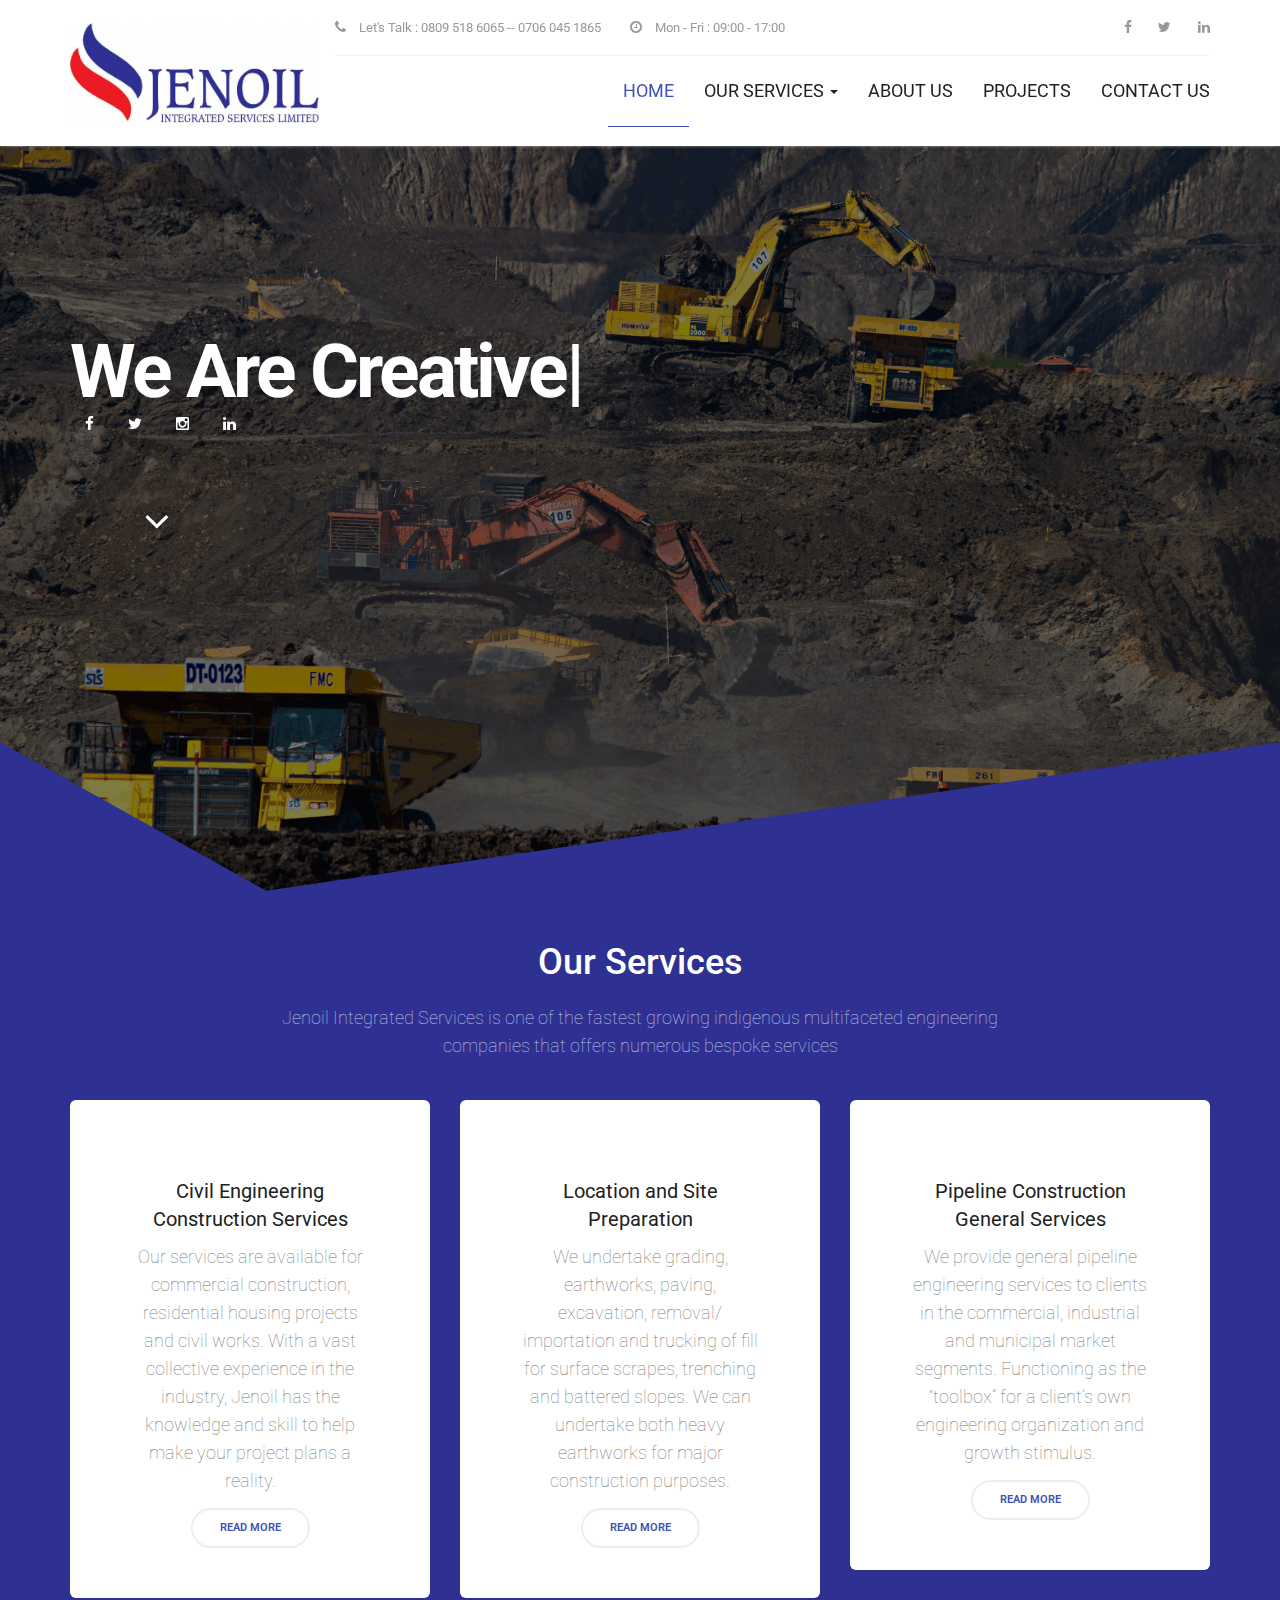
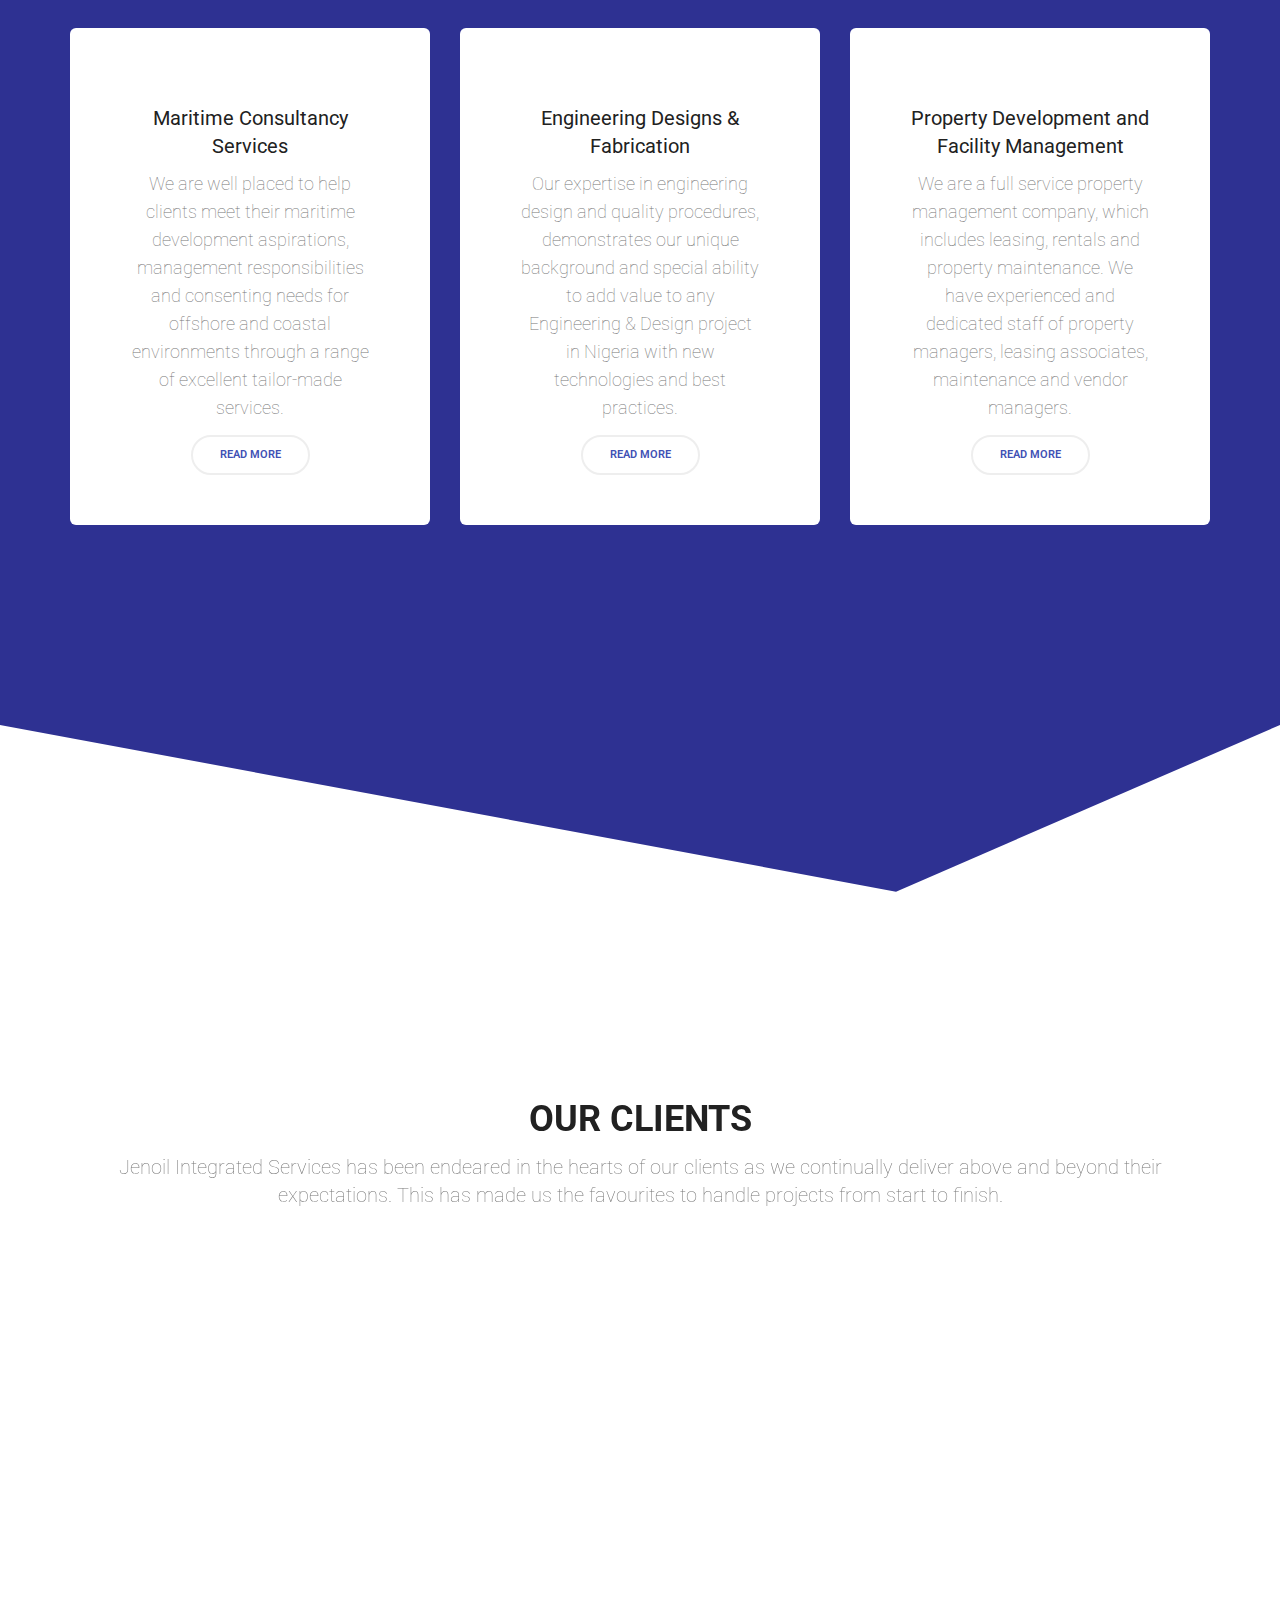
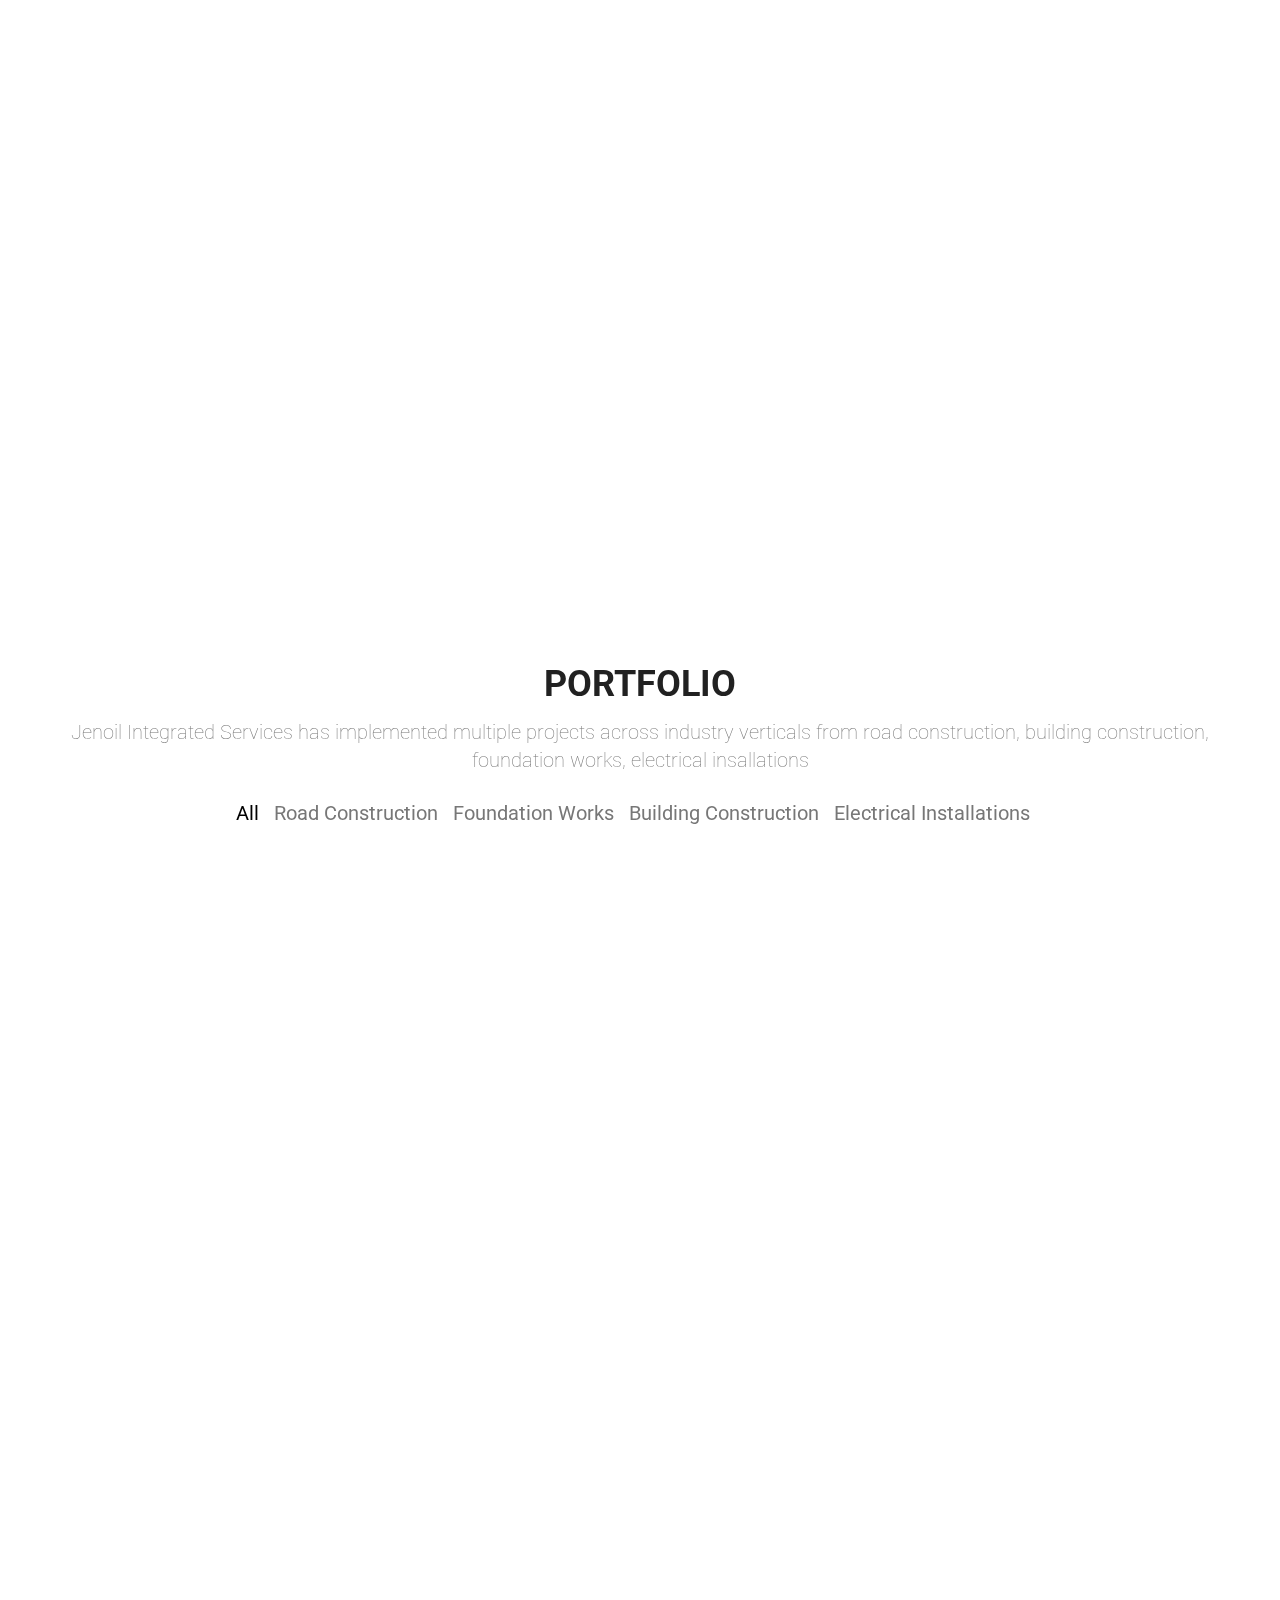
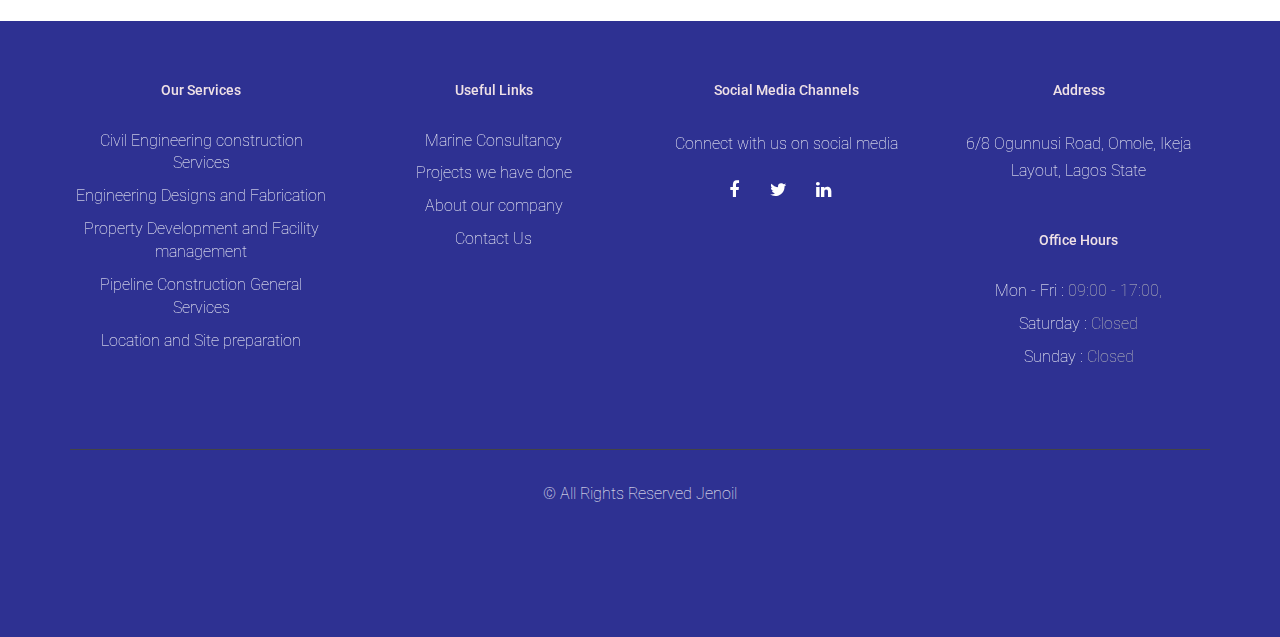
==== commit b22af4f3: "refurbishing the website" ====
--- a/index.html
+++ b/index.html
@@ -44,6 +44,7 @@
         <header class="clearfix">
             <nav class="navbar navbar-default navbar-fixed-top" role="navigation">
                 <div class="container">
+                    <a class="navbar-brand" href="index.html"><img src="images/logo1.png" alt="" width="250" height="100"></a>
                     <div class="top-line">
                         <div class="row">
                             <div class="col-sm-8">
@@ -64,9 +65,7 @@
                                 <ul class="social-icons">
                                     <li><a class="facebook" href="#"><i class="fa fa-facebook"></i></a></li>
                                     <li><a class="twitter" href="#"><i class="fa fa-twitter"></i></a></li>
-                                    <li><a class="google" href="#"><i class="fa fa-google-plus"></i></a></li>
                                     <li><a class="linkedin" href="#"><i class="fa fa-linkedin"></i></a></li>
-                                    <li><a class="instagram" href="#"><i class="fa fa-instagram"></i></a></li>
                                 </ul>
                             </div>  
                         </div>
@@ -79,7 +78,6 @@
                             <span class="icon-bar"></span>
                             <span class="icon-bar"></span>
                         </button>
-                       
                     </div>
 
                     <!-- Collect the nav links, forms, and other content for toggling -->
@@ -97,7 +95,7 @@
                                 <li role="separator" class="divider"></li>
                                 <li><a href="property-development-and-facility-management.html">Property Development and Facility management</a></li>
                                 <li role="separator" class="divider"></li>
-                                <li><a href="general-procurement-and-supply.html">Supply and Rental of Heavy Duty Equipment</a></li>
+                                <li><a href="pipeline-construction-general-services.html">Pipeline Construction General Services</a></li>
                                 <li role="separator" class="divider"></li>
                                 <li><a href="marine-consultancy.html">Marine Consultancy</a></li>
                               </ul>
@@ -105,14 +103,7 @@
                             <li><a href="about_us.html">About Us</a></li>
                             <li><a href="projects.html">Projects</a></li>
                             <li><a href="contact_us.html">Contact us</a></li>
-                            <li class="search"><a href="#" class="open-search"><i class="fa fa-search"></i></a>
-                                <form class="form-search">
-                                    <input type="search" placeholder="Search:"/>
-                                    <button type="submit">
-                                        <i class="fa fa-search"></i>
-                                    </button>
-                                </form>
-                            </li>
+                            
                         </ul>
                     </div><!-- /.navbar-collapse -->
                 </div><!-- /.container-fluid -->
@@ -167,19 +158,21 @@
                             <div class="moving-services-post">
                                 <div class="inner-post">
                                     <span class="lnr lnr-construction"></span>
-                                    <h2>Civin Engineering Construction Services</h2>
+                                    <h2>Civil Engineering Construction Services</h2>
                                     <p> Our services are available for commercial construction, residential housing projects and civil works. With a vast collective experience in the industry, Jenoil has the knowledge and skill to help make your project plans a reality.</p>
                                     <a href="civil-engineering-construction-services.html">Read More</a>
                                 </div>
                                 <div class="hover-services">
-                                    <img src="images/serv2.jpg" alt="">
+                                    <img src="images/01.jpg" alt="">
                                     <div class="inner-hover">
-                                        <p>We hava a range of capabilities and resources to provide our clients with a variety of services in the commercial, industrial and private sectors. These include: </p>
+                                        <p>Our Civil Engineering Construction Services include: </p>
                                         <ul class="serv-list">
-                                            <li>Road construction .</li>
+                                            <li>Road construction.</li>
                                             <li>Foundations Works.</li>
                                             <li>Structural Concrete Works.</li>
                                             <li>Building Construction.</li>
+                                            <li>Mechanical Installations.</li>
+                                            <li>Electrical Insallations.</li>
                                         </ul>
                                         <a href="civil-engineering-construction-services.html">Read More</a>
                                     </div>
@@ -195,9 +188,9 @@
                                     <a href="location-and-site-preparation.html">Read More</a>
                                 </div>
                                 <div class="hover-services">
-                                    <img src="images/serv2.jpg" alt="">
+                                    <img src="images/01.jpg" alt="">
                                     <div class="inner-hover">
-                                        <p>Our site preparation services include </p>
+                                        <p>Our site preparation services include: </p>
                                         <ul class="serv-list">
                                             <li>Land clearing including demolition</li>
                                             <li>Storm-water drainage & water reticulation</li>
@@ -219,9 +212,9 @@
                                     <a href="general-procurement-and-supply.html">Read More</a>
                                 </div>
                                 <div class="hover-services">
-                                    <img src="images/serv2.jpg" alt="">
+                                    <img src="images/pipeline.jpg" alt="">
                                     <div class="inner-hover">
-                                        <p>Our Pipeline Construction services include</p>
+                                        <p>Our Pipeline Construction services include:</p>
                                         <ul class="serv-list">
                                             <li>Hydraulic Analysis .</li>
                                             <li>Feasibility & Economic Studies</li>
@@ -243,13 +236,13 @@
                                 <div class="inner-post">
                                     <span class="lnr lnr-earth"></span>
                                     <h2>Maritime Consultancy Services</h2>
-                                    <p>We are well placed to help clients meet their development aspirations, management responsibilities and consenting needs for offshore and coastal environments through tailor-made services.</p>
+                                    <p>We are well placed to help clients meet their maritime development aspirations, management responsibilities and consenting needs for offshore and coastal environments through a range of excellent tailor-made services.</p>
                                     <a href="marine-consultancy.html">Read More</a>
                                 </div>
                                 <div class="hover-services">
-                                    <img src="images/serv2.jpg" alt="">
+                                    <img src="images/maritime01.jpg" alt="">
                                     <div class="inner-hover">
-                                        <p>We offer customers a comprehensive suite of support services including </p>
+                                        <p>We offer customers a comprehensive suite of support services including: </p>
                                         <ul class="serv-list">
                                             <li>Barge management involving operations, repairs & maintenance</li>
                                             <li>Full condition survey & appraisals of marine vessels/equipment </li>
@@ -270,9 +263,9 @@
                                     <a href="engineering-designs-and-fabrication.html">Read More</a>
                                 </div>
                                 <div class="hover-services">
-                                    <img src="images/serv2.jpg" alt="">
+                                    <img src="images/fabrication01.jpg" alt="">
                                     <div class="inner-hover">
-                                        <p>We are committed to accurately understanding the needs of each client and to identifying innovative, economically feasible and environmentally responsible solutions. </p>
+                                        <p>Our Engineering Design and fabrication services include: </p>
                                         <ul class="serv-list">
                                             <li>Process Engineering Design.</li>
                                             <li>Design Project Oversight.</li>
@@ -287,20 +280,19 @@
                             <div class="moving-services-post">
                                 <div class="inner-post">
                                     <span class="lnr lnr-apartment"></span>
-                                    <h2>Preoperty Development and Facility Management</h2>
+                                    <h2>Property Development and Facility Management</h2>
                                     <p>We are a full service property 
-management company, which includes leasing, rentals, maintenance, bill payment and financial reporting. We have an experienced and dedicated staff of property managers, leasing associates, maintenance and vendor managers, maintenance personnel and bookkeepers.</p>
+                                        management company, which includes leasing, rentals and property maintenance. We have experienced and dedicated staff of property managers, leasing associates, maintenance and vendor managers.</p>
                                     <a href="property-development-and-facility-management.html">Read More</a>
                                 </div>
                                 <div class="hover-services">
-                                    <img src="images/serv2.jpg" alt="">
+                                    <img src="images/property01.jpg" alt="">
                                     <div class="inner-hover">
-                                        <p>We provide full service consultation which includes: creating financials, searching for real estate opportunities, and researching the best option for financing. We take you from the opportunity to the closing. </p>
+                                        <p>We provide full service consultation which include: </p>
                                         <ul class="serv-list">
                                             <li>Machinery overhauls and part replacement.</li>
                                             <li>Total support consolidated maintenance</li>
                                             <li>Inventory analysis and control.</li>
-                                            <li>Equipment maintenance, planning, scheduling & tracking.</li>
                                             <li>Process improvement & enhancements .</li>
                                         </ul>
                                         <a href="property-development-and-facility-management.html">Read More</a>
@@ -332,66 +324,9 @@
     <!--PORTFOLIO-->
     <section class="portfolio" id="portfolio">
         <div class="container">
-                <!-- about image -->
-                
-                <!-- work areas -->
-                <div class="owl-carousel work-areas top_120 bottom_120" data-pagination="false" data-autoplay="5000" data-items-desktop="3" data-items-desktop-small="3" data-items-tablet="2" data-items-tablet-small="1">
-                    <!-- an area -->
-                    <div class="area col-md-12 item">
-                        <div class="icon">
-                            <i data-icon="1" class="icon"></i>
-                        </div>
-                        <div class="text">
-                            <h1>Our Vision</h1>
-                            <p>Our Vision is to be the number one preferred construction company bearing reference to our prompt delivery and qualitative output.</p>
-                        </div>
-                    </div>
-                    <!-- an area -->
-                    <div class="area col-md-12 item">
-                        <div class="icon">
-                            <i data-icon="4" class="icon"></i>
-                        </div>
-                        <div class="text">
-                            <h6>Our Mission</h6>
-                            <p>Our mission is to provide personal and objective service to every client by handling every project large or small with the highest degree of quality and efficiency and having customers satisfaction as our optimal goal.</p>
-                        </div>
-                    </div>
-                    <!-- an area -->
-                    <div class="area col-md-12 item">
-                        <div class="icon">
-                            <i data-icon="#" class="icon"></i>
-                        </div>
-                        <div class="text">
-                            <h6>Core Values</h6>
-                            <p>We value commitment, integrity , honesty and respect in all our business dealings. Our core values penetrate through our entire organization and serve as our business foundation.</p>
-                        </div>
-                    </div>
-                    <!-- an area -->
-                    <div class="area col-md-12 item">
-                        <div class="icon">
-                            <i data-icon="!" class="icon"></i>
-                        </div>
-                        <div class="text">
-                            <h6>Competence</h6>
-                            <p>We boast of a team of experienced and dedicated specialists with many years of field experience on a wide variety of projects. They are able to discuss design issues and offer solutions to meet and surpass our clients' requirements</p>
-                        </div>
-                    </div>
-                    
-                </div>
-
-            </div>
-        
-        <svg class="diagonal-white" width="100%" height="170" viewBox="0 0 100 102" preserveAspectRatio="none">
-            <path d="M0 0 L30 100 L100 0 Z"></path>
-        </svg>
-    </section>
-
-    <!-- BLOG -->
-    <section class="client" id="client">
-        <div class="container-fluid dgray-bg padbot_200">
-            <div class="container">
-                <div class="section-title dright top_120 bottom_45">
+                <div class="section-title top_120 bottom_45">
                     <h2>OUR CLIENTS</h2>
+                    <p>Jenoil Integrated Services has been endeared in the hearts of our clients as we continually deliver above and beyond their expectations. This has made us the favourites to handle projects from start to finish.</p>
                 </div>
                 <!-- Blogs -->
                 <div class="row">
@@ -425,56 +360,54 @@
                    <!--  <a href="client-page.html" class="sitebtn pull-right top_45">Load More</a> -->
                 </div>
             </div>
-            <svg class="diagonal-gray" width="100%" height="170" viewBox="0 0 100 102" preserveAspectRatio="none">
-                <path d="M0 0 L70 100 L100 0 Z"></path>
-            </svg>
-        </div>
     </section>
+
     
-    <!-- CONTACT -->
-    <section class="contact" id="contact">
+ <section class="portfolio" id="portfolio">
         <div class="container">
-            
-            <div class="section-title dleft top_90">
-                <h2 class="bottom_30">GET IN TOUCH</h2>
+            <div class="section-title top_120 bottom_90">
+                <h2>PORTFOLIO</h2>
+                <p>Jenoil Integrated Services has implemented multiple projects across industry verticals from road construction, building construction, foundation works, electrical insallations</p>
+                <div class="portfolio_filter">
+                    <ul>
+                        <li class="select-cat" data-filter="*">All</li>
+                        <li data-filter=".web-design">Road Construction</li>
+                        <li data-filter=".aplication">Foundation Works</li>
+                        <li data-filter=".development">Building Construction</li>
+                        <li data-filter=".development">Electrical Installations</li>
+                    </ul>
+                </div>
             </div>
-            <div class="col-md-3">
-                <!-- Contact Info -->
-                <ul class="contact-info row">
-                    <li>6/8 Ogunnnusi Road, Omole, Ikeja layout, Lagos State</li>
-                    <li><br>info@jenoil.com</li>
-                    <li>0809 518 6065</li>
-                    <li>0706 045 1865</li>
-                </ul>
-                <div class="social-icons top_60 row"> 
-                    <a class="fb" href="#"><i class="fa fa-facebook" aria-hidden="true"></i></a> 
-                    <a class="tw" href="#"><i class="fa fa-twitter" aria-hidden="true"></i></a> 
-                    <a class="ins" href="#"><i class="fa fa-instagram" aria-hidden="true"></i></a>
-                    <a class="ins" href="#"><i class="fa fa-linkedin" aria-hidden="true"></i></a>
-                </div>
-            </div>
-            <div class="col-md-7 col-md-offset-2 form top_30 bottom_90">
-                    <div class="page-title sub">
-                        <h5>leave us a message</h5>
-                    </div>
-                    <form class="contact-form top_60" name="contact" method="POST" data-netlify="true">
-                        <div class="row">
-                            <!--Name-->
-                            <div class="col-md-6">
-                                <input id="contact_name" name="contact_name" class="form-inp requie" type="text" placeholder="Name" required>
-                            </div>
-                            <!--Email-->
-                            <div class="col-md-6">
-                                <input id="contact_email" name="contact_email" class="form-inp requie" type="email" placeholder="Email" required>
-                            </div>
-                            <div class="col-md-12">
-                                <!--Message-->
-                                <textarea name="contact_message" id="contact_message" class="requie" placeholder="How can we help you?" rows="8" required></textarea>
-                                <div data-netlify-recaptcha="true"></div>
-                                <button id="contact_submit" class="sitebtn top_30 pull-right" type="submit">Submit</button>
-                            </div>
-                        </div>
-                    </form>
+            <!--Portfolio Items-->  
+            <div class="row">
+                <div class="col-md-12 col-sm-12 col-xs-12">
+                    <div class="isotope_items row">
+                        <!-- Item -->
+                        <a href="images/01.jpg" class="single_item link development col-md-4 col-sm-6 wow fadeInUp" data-wow-delay="0.3s">  
+                            <img src="images/01.jpg" alt=""> 
+                        </a>
+                        <!-- Item -->
+                        <a href="images/04.jpg" class="single_item link aplication col-md-4 col-sm-6 wow fadeInUp" data-wow-delay="0.6s">
+                            <img src="images/04.jpg" alt=""> 
+                        </a>
+                        <!-- Item -->
+                        <a href="images/03.jpg" class="single_item link development col-md-4 col-sm-6 wow fadeInUp" data-wow-delay="0.9s">
+                            <img src="images/03.jpg" alt=""> 
+                        </a>
+                        <!-- Item -->
+                        <a href="images/04.jpg" class="single_item link web-design col-md-4 col-sm-6 wow fadeInUp" data-wow-delay="1.2s">
+                            <img src="images/04.jpg" alt=""> 
+                        </a>
+                        <!-- Item -->
+                        <a href="images/05.jpg" class="single_item link aplication col-md-4 col-sm-6 wow fadeInUp" data-wow-delay="1.5s">
+                            <img src="images/05.jpg" alt=""> 
+                        </a>
+                        <!-- Item -->
+                        <a href="images/06.jpg" class="single_item link aplication col-md-4 col-sm-6 wow fadeInUp" data-wow-delay="1.8s">
+                            <img src="images/06.jpg" alt=""> 
+                        </a>
+                    </div>
+                </div>
                 </div>
         </div>
     </section>
@@ -488,12 +421,20 @@
 
                         <div class="col-md-3">
                             <div class="footer-widget useful-widget">
-                                <h3>Useful Links</h3>
+                                <h3>Our Services</h3>
                                 <ul class="useful-list">
-                                    <li><a href="#">Like us on Facebook</a></li>
-                                    <li><a href="#">Moving Checklist</a></li>
-                                    <li><a href="#">Cross Country Moves</a></li>
-                                    <li><a href="#">Privacy Careers</a></li>
+                                    <li><a href="civil-engineering-construction-services.html">Civil Engineering construction Services</a></li>
+                                <li role="separator" class="divider"></li>
+                                
+                                <li role="separator" class="divider"></li>
+                                <li><a href="engineering-designs-and-fabrication.html">Engineering Designs and Fabrication</a></li>
+                                <li role="separator" class="divider"></li>
+                                <li><a href="property-development-and-facility-management.html">Property Development and Facility management</a></li>
+                                <li role="separator" class="divider"></li>
+                                <li><a href="pipeline-construction-general-services.html">Pipeline Construction General Services</a></li>
+                                <li role="separator" class="divider"></li>
+                                <li><a href="location-and-site-preparation.html">Location and Site preparation</a></li>
+                                <li role="separator" class="divider"></li>
                                 </ul>
                             </div>
                         </div>
@@ -502,9 +443,10 @@
                             <div class="footer-widget useful-widget">
                                 <h3>Useful Links</h3>
                                 <ul class="useful-list">
-                                    <li><a href="#">COI Request</a></li>
-                                    <li><a href="#">Feedback Community</a></li>
-                                    <li><a href="#">Involvement</a></li>
+                                    <li><a href="marine-consultancy.html">Marine Consultancy</a></li>
+                                    <li><a href="projects.html">Projects we have done</a></li>
+                                    <li><a href="about_us.html">About our company</a></li>
+                                    <li><a href="contact_us.html">Contact Us</a></li>
                                 </ul>
                             </div>
                         </div>
@@ -516,27 +458,30 @@
                                 <ul class="social-icons">
                                     <li><a class="facebook" href="#"><i class="fa fa-facebook"></i></a></li>
                                     <li><a class="twitter" href="#"><i class="fa fa-twitter"></i></a></li>
-                                    <li><a class="google" href="#"><i class="fa fa-google-plus"></i></a></li>
                                     <li><a class="linkedin" href="#"><i class="fa fa-linkedin"></i></a></li>
-                                    <li><a class="instagram" href="#"><i class="fa fa-instagram"></i></a></li>
                                 </ul>
                             </div>
                         </div>
 
                         <div class="col-md-3">
                             <div class="footer-widget working-widget">
+                                 <h3>Address</h3>
+                                <p>6/8 Ogunnusi Road, Omole, Ikeja Layout, Lagos State</p>
+                                <br/>
                                 <h3>Office Hours</h3>
                                 <ul class="work-list">
                                     <li>
                                         Mon - Fri : <span>09:00 - 17:00,</span>
                                     </li>
                                     <li>
-                                        Saturday : <span>09:00 - 17:00,</span>
+                                        Saturday : <span>Closed</span>
                                     </li>
                                     <li>
-                                        Sunday : <span>Closed,</span>
+                                        Sunday : <span>Closed</span>
                                     </li>
                                 </ul>
+
+                               
                             </div>
                         </div>
 
--- a/css/style.css
+++ b/css/style.css
@@ -39,7 +39,7 @@
 }
     
 .active{
-    color:#afafaf;
+    color:#3f51b5;
 }
 
 
@@ -64,7 +64,7 @@
 }
 
 .diag footer p{
-    font-size: 14px;
+    font-size: 16px;
     color: #757575;
     line-height: 27px;
 }
@@ -717,13 +717,14 @@
 }
 
 .section-title h2{
-    font-size: 23px;
+    font-size: 36px;
     font-weight: bold;
 }
 
 .section-title p{
     line-height: 20px;
-    font-size:18px;
+    font-size:20px;
+    line-height: 28px;
 }
 
 .section-title ul li{
@@ -741,7 +742,7 @@
 }
 
 .portfolio_filter ul li{
-    font-size: 14px;
+    font-size: 20px;
     color: #777777;
     font-family: 'Roboto', sans-serif;
     float: left;
@@ -866,12 +867,15 @@
 }
 
 .blog-single ul.list-style li {
-    font-size: 14px;
+    font-size: 16px;
     list-style: circle;
+    font-family: 'Roboto', sans-serif;
+    font-weight: 100;
 }
 
 .lightbox-image img{
     width: 100%;
+    height: 100%;
     padding-bottom: 30px;
 }
 
@@ -993,7 +997,7 @@
     font-size: 13px;
     padding-left: 10px;
     margin-bottom: 15px;
-    font-family: 'Poppins', sans-serif;
+    font-family: 'Roboto', sans-serif;
 }
 
 .contact-form textarea {
@@ -1004,7 +1008,7 @@
     padding: 20px 0 0 10px;
     height: 119px;
     margin-bottom: 15px;
-    font-family: 'Poppins', sans-serif;
+    font-family: 'Roboto', sans-serif;
 }
 
 .contact-form{
@@ -1144,7 +1148,7 @@
     }
     
     .portfolio_filter ul{
-        margin-top: 15px;
+        margin-top: 18px;
     }
     
     .portfolio_filter ul li{
@@ -1290,6 +1294,7 @@
 
 .lightbox-image img{
     width: 100%;
+    height: 100%;
     padding-bottom: 30px;
 }
 
@@ -1306,7 +1311,7 @@
   margin-bottom: 40px;
   position: relative; }
   .title-section p {
-    font-family: "Montserrat", sans-serif;
+    font-family: "Roboto", sans-serif;
     max-width: 770px;
     margin: 0 auto;
     color: #c5cae9; }
@@ -1346,7 +1351,7 @@
       color: #3f51b5;
       font-size: 11px;
       font-weight: 600;
-      font-family: "Montserrat", sans-serif;
+      font-family: "Roboto", sans-serif;
       text-transform: uppercase;
       padding: 10px 27px;
       background: transparent;
@@ -1394,15 +1399,15 @@
           padding-left: 10px; }
           section.moving-services-section .moving-services-box .moving-services-post .hover-services .inner-hover ul.serv-list li {
             color: #fff;
-            font-size: 18px;
-            font-family: "Montserrat", sans-serif;
-            font-weight: 500;
+            font-size: 16px;
+            font-family: "Roboto", sans-serif;
+            font-weight: 300;
             margin-bottom: 5px; }
         section.moving-services-section .moving-services-box .moving-services-post .hover-services .inner-hover a {
           color: #fff;
           font-size: 11px;
           font-weight: 600;
-          font-family: "Montserrat", sans-serif;
+          font-family: "Roboto", sans-serif;
           text-transform: uppercase;
           padding: 10px 27px;
           background: transparent;
@@ -1440,15 +1445,15 @@
 .pagination-box a.next {
   font-size: 14px;
   color: #999999;
-  font-family: "Open Sans", sans-serif;
-  font-weight: 400;
+  font-family: "Roboto", sans-serif;
+  font-weight: 100;
   line-height: 28px;
   margin: 0 0 10px; }
 
 .heading1, h1 {
   color: #ffffff;
   font-size: 36px;
-  font-family: "Montserrat", sans-serif;
+  font-family: "Roboto", sans-serif;
   font-weight: 500;
   line-height: 44px;
   margin: 0 0 20px; }
@@ -1456,7 +1461,7 @@
 .heading2, h2 {
   color: #212121;
   font-size: 20px;
-  font-family: "Montserrat", sans-serif;
+  font-family: "Roboto", sans-serif;
   font-weight: 400;
   margin: 0 0 10px;
   line-height: 28px; }
@@ -1464,7 +1469,7 @@
 .heading3, h3 {
   color: #333333;
   font-size: 14px;
-  font-family: "Montserrat", sans-serif;
+  font-family: "Roboto", sans-serif;
   font-weight: 400;
   margin: 0;
   line-height: 28px; }
@@ -1518,7 +1523,7 @@
   .navbar-nav > li > a {
     color: #212121 !important;
     font-size: 18px;
-    font-family: "Montserrat", sans-serif;
+    font-family: "Roboto", sans-serif;
     font-weight: 400;
     text-transform: uppercase;
     transition: all 0.2s ease-in-out;
@@ -1554,7 +1559,7 @@
     margin-right: 25px;
     color: #999999;
     font-size: 13px;
-    font-family: "Montserrat", sans-serif; }
+    font-family: "Roboto", sans-serif; }
     .top-line ul.info-list li i {
       font-size: 14px;
       margin-right: 10px; }
@@ -1597,7 +1602,7 @@
       display: block;
       color: #212121;
       font-size: 12px;
-      font-family: "Montserrat", sans-serif;
+      font-family: "Roboto", sans-serif;
       font-weight: 700;
       text-transform: uppercase;
       margin: 0; }
@@ -1669,7 +1674,7 @@
     color: #3f51b5;
     font-size: 11px;
     font-weight: 600;
-    font-family: "Montserrat", sans-serif;
+    font-family: "Roboto", sans-serif;
     text-transform: uppercase;
     padding: 12px 45px;
     background: #fff;
@@ -1914,7 +1919,7 @@
     outline: none;
     color: #999999;
     font-size: 14px;
-    font-family: "Open Sans", sans-serif;
+    font-family: "Roboto", sans-serif;
     font-weight: 400;
     background: transparent;
     transition: all 0.2s ease-in-out;
@@ -1946,7 +1951,8 @@
     .sidebar .category-widget ul li a {
       color: #999999;
       font-size: 16px;
-      font-family: "Open Sans", sans-serif;
+      font-weight: 300;
+      font-family: "Roboto", sans-serif;
       position: relative;
       padding-left: 20px; }
     .sidebar .category-widget ul li a:before {
@@ -1985,7 +1991,7 @@
       .sidebar .popular-widget ul.popular-list li .side-content h2 {
         font-size: 14px;
         line-height: 22px;
-        font-family: "Open Sans", sans-serif;
+        font-family: "Roboto", sans-serif;
         font-weight: 400;
         margin-bottom: 0px; }
         .sidebar .popular-widget ul.popular-list li .side-content h2 a {
@@ -1997,7 +2003,7 @@
         margin: 0;
         color: #999999;
         font-size: 13px;
-        font-family: "Open Sans", sans-serif;
+        font-family: "Roboto", sans-serif;
         line-height: 22px; }
   .sidebar .popular-widget ul.popular-list li:last-child {
     margin-bottom: 0; }
@@ -2075,7 +2081,7 @@
       background: #fff;
       color: #999999;
       font-size: 14px;
-      font-family: "Open Sans", sans-serif;
+      font-family: "Roboto", sans-serif;
       outline: none;
       border: 1px solid #fff;
       margin: 0 0 15px;
@@ -2090,7 +2096,7 @@
     section.contacting-section form#qcon-form input[type="submit"] {
       color: #fff;
       font-size: 11px;
-      font-family: "Montserrat", sans-serif;
+      font-family: "Roboto", sans-serif;
       font-weight: 600;
       width: 100%;
       text-align: center;
@@ -2142,7 +2148,7 @@
       background: #fff;
       color: #999999;
       font-size: 14px;
-      font-family: "Open Sans", sans-serif;
+      font-family: "Roboto", sans-serif;
       outline: none;
       border: 1px solid #999999;
       margin: 0 0 25px;
@@ -2173,7 +2179,7 @@
       color: #3f51b5;
       font-size: 11px;
       font-weight: 600;
-      font-family: "Montserrat", sans-serif;
+      font-family: "Roboto", sans-serif;
       text-transform: uppercase;
       padding: 8px 45px;
       background: transparent;
@@ -2187,7 +2193,7 @@
       color: #fff;
       font-size: 11px;
       font-weight: 600;
-      font-family: "Montserrat", sans-serif;
+      font-family: "Roboto", sans-serif;
       text-transform: uppercase;
       padding: 8px 45px;
       background: #3f51b5;
@@ -2223,7 +2229,7 @@
     section.testimonial-section2 .testimonial-box .testimonial-post {
       text-align: center;
       padding: 0 30px 40px;
-      background: #fff;
+      background: #dce4ea;
       box-shadow: 0 15px 25px rgba(0, 0, 0, 0.05);
       -webkit-box-shadow: 0 15px 25px rgba(0, 0, 0, 0.05);
       -moz-box-shadow: 0 15px 25px rgba(0, 0, 0, 0.05);
@@ -2247,15 +2253,15 @@
       section.testimonial-section2 .testimonial-box .testimonial-post span.name-quote {
         display: block;
         color: #333333;
-        font-size: 16px;
-        font-family: "Poppins", sans-serif;
+        font-size: 18px;
+        font-family: "Roboto", sans-serif;
         font-weight: 500;
         margin-bottom: -4px; }
       section.testimonial-section2 .testimonial-box .testimonial-post span.name-desc {
         display: block;
         color: #ccc;
-        font-size: 16px;
-        font-family: "Poppins", sans-serif;
+        font-size: 18px;
+        font-family: "Roboto", sans-serif;
         font-weight: 300; }
     section.testimonial-section2 .testimonial-box .owl-controls {
       margin-top: -31px;
@@ -2329,45 +2335,63 @@
 /*------------------------------------------------- */
 footer {
   padding-top: 55px;
-  background: #212121; }
+  background: #2e3192; }
   footer .up-footer .footer-widget {
     margin-bottom: 60px; }
     footer .up-footer .footer-widget h3 {
-      color: #bdbdbd;
+      color: #efe1e6;
       font-weight: 500;
       margin-bottom: 26px; }
     footer .up-footer .footer-widget p {
-      color: #757575;
+      color: #ffffff;
       margin-bottom: 20px; }
     footer .up-footer .footer-widget ul.useful-list li {
       display: block;
       margin-bottom: 10px; }
       footer .up-footer .footer-widget ul.useful-list li a {
-        color: #757575;
-        font-size: 14px;
-        font-family: "Open Sans", sans-serif; }
+        color: #ffffff;
+        font-size: 16px;
+        font-weight: 100;
+        font-family: "Roboto", sans-serif; }
       footer .up-footer .footer-widget ul.useful-list li a:hover {
         color: #bdbdbd; }
     footer .up-footer .footer-widget ul.social-icons li {
       display: inline-block;
       margin-right: 15px; }
       footer .up-footer .footer-widget ul.social-icons li a {
-        color: #757575;
-        font-size: 16px; }
+        color: #ffffff;
+        font-size: 18px; }
       footer .up-footer .footer-widget ul.social-icons li a:hover {
         color: #bdbdbd; }
     footer .up-footer .footer-widget ul.work-list li {
       display: block;
       margin-bottom: 10px;
-      color: #757575;
-      font-size: 14px;
-      font-family: "Open Sans", sans-serif; }
+      color: #ffffff;
+      font-weight: 100;
+      font-size: 16px;
+      font-family: "Roboto", sans-serif; }
       footer .up-footer .footer-widget ul.work-list li span {
         color: #bdbdbd; }
   footer p.copyright-line {
     text-align: center;
     padding: 30px 0;
-    color: #757575;
+    color: #ffffff;
     border-top: 1px solid #444444; }
 
 
+
+.dropdown-menu > li > a {
+    font-size: 15px;
+}
+
+.dropdown-menu > li > a:hover {
+    font-size: 16px;
+    color: #2e3192;
+    font-weight: bold;
+
+}
+
+.unify-size{
+    width:400px;
+    height: 400px;
+}
